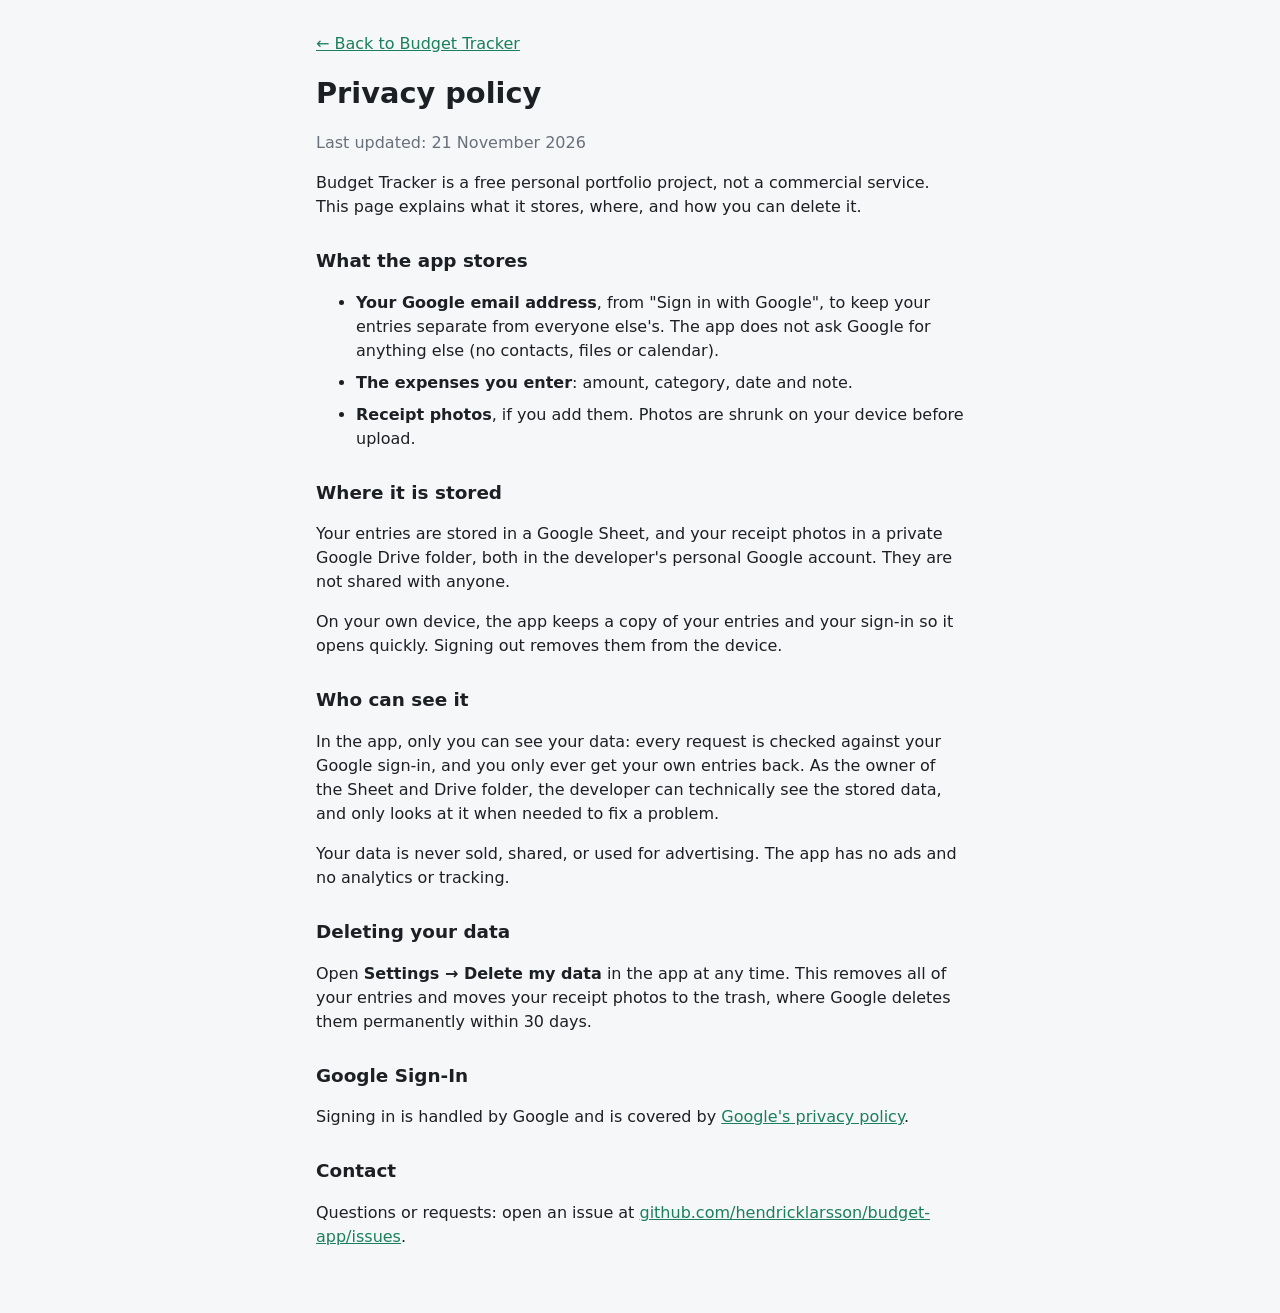
==== privacy.html @ a55d398c "Make the app installable and add a privacy policy Adds manifest.json, app icons (including maskable " ====
<!doctype html>
<html lang="en">
<head>
  <meta charset="utf-8">
  <meta name="viewport" content="width=device-width, initial-scale=1">
  <title>Privacy policy · Budget Tracker</title>
  <link rel="stylesheet" href="style.css">
  <link rel="icon" href="icons/icon-192.png">
</head>
<body>
  <!-- Google requires a privacy policy link before the sign-in can be
       published to everyone. Keep this page true: update it if the app
       starts collecting anything new. -->
  <main class="page">
    <p><a href="./">← Back to Budget Tracker</a></p>
    <h1>Privacy policy</h1>
    <p class="muted">Last updated: 21 November 2026</p>

    <p>
      Budget Tracker is a free personal portfolio project, not a commercial
      service. This page explains what it stores, where, and how you can
      delete it.
    </p>

    <h2>What the app stores</h2>
    <ul>
      <li><strong>Your Google email address</strong>, from "Sign in with Google", to keep your entries separate from everyone else's. The app does not ask Google for anything else (no contacts, files or calendar).</li>
      <li><strong>The expenses you enter</strong>: amount, category, date and note.</li>
      <li><strong>Receipt photos</strong>, if you add them. Photos are shrunk on your device before upload.</li>
    </ul>

    <h2>Where it is stored</h2>
    <p>
      Your entries are stored in a Google Sheet, and your receipt photos in a
      private Google Drive folder, both in the developer's personal Google
      account. They are not shared with anyone.
    </p>
    <p>
      On your own device, the app keeps a copy of your entries and your
      sign-in so it opens quickly. Signing out removes them from the device.
    </p>

    <h2>Who can see it</h2>
    <p>
      In the app, only you can see your data: every request is checked
      against your Google sign-in, and you only ever get your own entries
      back. As the owner of the Sheet and Drive folder, the developer can
      technically see the stored data, and only looks at it when needed to
      fix a problem.
    </p>
    <p>
      Your data is never sold, shared, or used for advertising. The app has
      no ads and no analytics or tracking.
    </p>

    <h2>Deleting your data</h2>
    <p>
      Open <strong>Settings → Delete my data</strong> in the app at any time.
      This removes all of your entries and moves your receipt photos to the
      trash, where Google deletes them permanently within 30 days.
    </p>

    <h2>Google Sign-In</h2>
    <p>
      Signing in is handled by Google and is covered by
      <a href="https://policies.google.com/privacy" rel="noopener">Google's privacy policy</a>.
    </p>

    <h2>Contact</h2>
    <p>
      Questions or requests: open an issue at
      <a href="https://github.com/hendricklarsson/budget-app/issues" rel="noopener">github.com/hendricklarsson/budget-app/issues</a>.
    </p>
  </main>
</body>
</html>
---- style.css ----
/* style.css — the look of the app.
   Colours are defined once as variables, then swapped for dark mode. */

:root {
  --bg: #f6f7f9;
  --card: #ffffff;
  --text: #1c1f23;
  --muted: #69707a;
  --line: #e3e6ea;
  --accent: #1a7f5a;
  --accent-text: #ffffff;
  --danger: #c0392b;
  --warning: #9a6700;
  --radius: 12px;
  --tabbar-height: 60px;
}

@media (prefers-color-scheme: dark) {
  :root {
    --bg: #15171a;
    --card: #1f2226;
    --text: #eceef1;
    --muted: #9aa1ab;
    --line: #30343a;
    --accent: #4cc596;
    --accent-text: #0d2a1f;
    --danger: #ff7b6e;
    --warning: #e3b341;
  }
}

* { box-sizing: border-box; }

body {
  margin: 0;
  background: var(--bg);
  color: var(--text);
  font: 16px/1.5 system-ui, -apple-system, "Segoe UI", Roboto, sans-serif;
}

/* The HTML "hidden" attribute must win over any display rule. */
[hidden] { display: none !important; }

h1 { margin: 48px 0 4px; font-size: 1.8rem; }
h2 { margin: 0 0 16px; font-size: 1.3rem; }
.muted, .tagline { color: var(--muted); }

/* ---------- Sign-in ---------- */

.signin { max-width: 560px; margin: 0 auto; padding: 16px; }
.google-button { margin: 24px 0; min-height: 44px; }
.privacy { font-size: 0.85rem; color: var(--muted); }

/* ---------- Layout ---------- */

/* One centred column; bottom padding keeps content clear of the tab bar. */
.content {
  max-width: 560px;
  margin: 0 auto;
  padding: 20px 16px calc(var(--tabbar-height) + 32px + env(safe-area-inset-bottom));
}

.card {
  background: var(--card);
  border: 1px solid var(--line);
  border-radius: var(--radius);
  padding: 14px 16px;
  margin-bottom: 16px;
}

.message {
  padding: 10px 12px;
  border-radius: var(--radius);
  background: var(--card);
  border: 1px solid var(--line);
}
.message.error { border-color: var(--danger); color: var(--danger); }

.section-head {
  display: flex;
  justify-content: space-between;
  align-items: baseline;
}

/* ---------- Buttons ---------- */

button { font: inherit; cursor: pointer; }
button:disabled { cursor: default; opacity: 0.4; }

.primary-button, .secondary-button {
  width: 100%;
  min-height: 48px;
  border-radius: var(--radius);
  font-weight: 600;
}
.primary-button { background: var(--accent); color: var(--accent-text); border: none; }
.secondary-button { background: var(--card); color: var(--text); border: 1px solid var(--line); }

.link-button, .small-button {
  background: none;
  border: none;
  color: var(--accent);
  padding: 8px 4px;
}
.small-button { font-size: 0.85rem; padding: 4px 6px; }
.small-button.danger { color: var(--danger); }

.icon-button {
  width: 44px;
  height: 44px;
  border-radius: 50%;
  border: 1px solid var(--line);
  background: var(--card);
  color: var(--text);
  font-size: 1.4rem;
  line-height: 1;
}

/* ---------- Add form ---------- */

.form { display: flex; flex-direction: column; }
.form label { font-weight: 600; margin: 14px 0 6px; font-size: 0.95rem; }
.form label:first-child { margin-top: 0; }
.form input, .form select {
  width: 100%;
  min-height: 48px;
  padding: 10px 12px;
  border: 1px solid var(--line);
  border-radius: var(--radius);
  background: var(--card);
  color: var(--text);
  font: inherit;
}
.form #amount { font-size: 1.5rem; font-weight: 600; }
.form input:focus, .form select:focus { outline: 2px solid var(--accent); outline-offset: 1px; }
.form .primary-button { margin-top: 24px; }
.field-error { color: var(--danger); margin: 12px 0 0; }

/* ---------- History ---------- */

.day-heading {
  font-size: 0.85rem;
  font-weight: 600;
  color: var(--muted);
  margin: 20px 0 8px;
}
.day-heading:first-child { margin-top: 0; }

.expense-list { list-style: none; margin: 0; padding: 0; }
.expense {
  display: flex;
  justify-content: space-between;
  gap: 12px;
  padding: 12px 14px;
  margin-bottom: 8px;
  background: var(--card);
  border: 1px solid var(--line);
  border-radius: var(--radius);
}
.expense.is-saving { opacity: 0.7; }
.expense.is-failed { border-color: var(--danger); }
.expense-main { min-width: 0; }
.expense-category { font-weight: 600; }
.expense-meta { color: var(--muted); font-size: 0.85rem; overflow-wrap: anywhere; }
.expense-meta.saving { color: var(--warning); }
.expense-meta.failed { color: var(--danger); }
.expense-side { text-align: right; flex-shrink: 0; }
.expense-amount { font-weight: 600; white-space: nowrap; font-variant-numeric: tabular-nums; }

/* ---------- Summary ---------- */

.month-picker {
  display: flex;
  align-items: center;
  justify-content: space-between;
  margin-bottom: 16px;
}
.month-label { font-weight: 600; font-size: 1.1rem; }
.total-amount { font-size: 2rem; font-weight: 700; font-variant-numeric: tabular-nums; }

.category-totals { list-style: none; margin: 0; padding: 0; }
.category-totals li {
  display: flex;
  justify-content: space-between;
  gap: 12px;
  padding: 12px 4px;
  border-bottom: 1px solid var(--line);
}
.category-totals .amount { font-variant-numeric: tabular-nums; white-space: nowrap; }
.category-totals .percent { color: var(--muted); margin-left: 8px; font-size: 0.85rem; }

/* ---------- Settings ---------- */

.user-email { overflow-wrap: anywhere; }

/* ---------- Tab bar ---------- */

.tabbar {
  position: fixed;
  left: 0;
  right: 0;
  bottom: 0;
  display: flex;
  background: var(--card);
  border-top: 1px solid var(--line);
  padding-bottom: env(safe-area-inset-bottom); /* iPhone home bar */
}
.tabbar button {
  flex: 1;
  height: var(--tabbar-height);
  background: none;
  border: none;
  color: var(--muted);
  font-size: 0.9rem;
  font-weight: 600;
}
.tabbar button[aria-current="page"] {
  color: var(--accent);
  box-shadow: inset 0 3px 0 var(--accent);
}

/* ---------- Toast ---------- */

.toast {
  position: fixed;
  left: 50%;
  transform: translateX(-50%);
  bottom: calc(var(--tabbar-height) + 16px + env(safe-area-inset-bottom));
  max-width: calc(100% - 32px);
  padding: 10px 16px;
  border-radius: var(--radius);
  background: var(--text);
  color: var(--bg);
  font-size: 0.95rem;
  box-shadow: 0 4px 16px rgba(0, 0, 0, 0.2);
}
.toast.error { background: var(--danger); color: #fff; }

/* ---------- Receipts ---------- */

.form input[type="file"] { padding: 10px; font-size: 0.9rem; }
.receipt-preview {
  display: flex;
  align-items: center;
  gap: 12px;
  margin-top: 10px;
}
.receipt-preview img {
  width: 72px;
  height: 72px;
  object-fit: cover;
  border-radius: 8px;
  border: 1px solid var(--line);
}
.receipt-image {
  display: block;
  max-width: 100%;
  max-height: 70vh;
  margin: 0 auto 16px;
  border-radius: 8px;
}

/* ---------- Dialogs (pop-ups) ---------- */

.dialog {
  width: min(480px, calc(100% - 32px));
  max-height: calc(100% - 32px);
  padding: 20px;
  border: 1px solid var(--line);
  border-radius: var(--radius);
  background: var(--card);
  color: var(--text);
}
.dialog::backdrop { background: rgba(0, 0, 0, 0.5); }
.dialog h2 { margin-bottom: 8px; }
.dialog-buttons { display: flex; gap: 12px; margin-top: 20px; }

/* ---------- Danger zone ---------- */

.danger-zone { margin-top: 32px; }
.danger-zone h3 { margin: 0 0 4px; font-size: 1rem; }
.danger-zone p { margin: 0 0 14px; font-size: 0.9rem; }
.danger-button {
  width: 100%;
  min-height: 48px;
  border-radius: var(--radius);
  font-weight: 600;
  background: var(--danger);
  color: #fff;
  border: none;
}

/* ---------- Links and the privacy page ---------- */

a { color: var(--accent); }
.small { font-size: 0.85rem; }
.page { max-width: 680px; margin: 0 auto; padding: 16px 16px 48px; }
.page h1 { margin-top: 16px; }
.page h2 { margin: 28px 0 8px; font-size: 1.15rem; }
.page li { margin-bottom: 8px; }
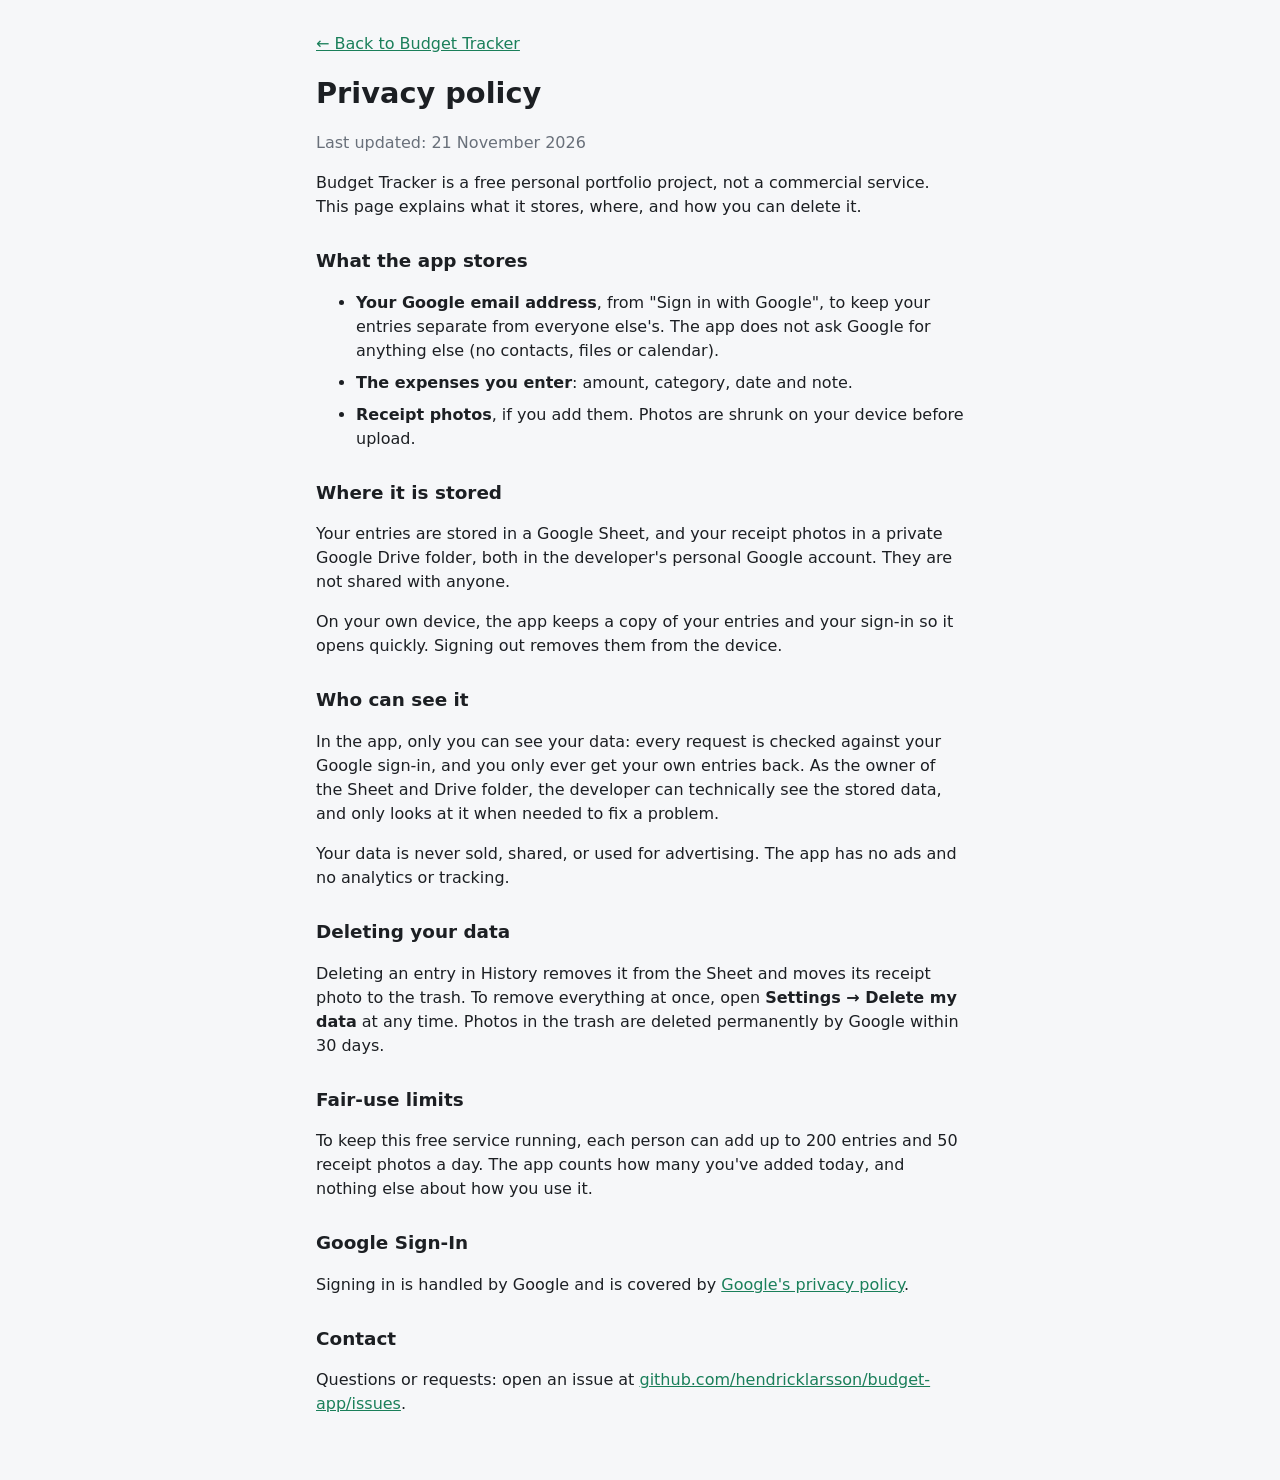
==== commit 570f7c39: "Update privacy policy for real deletes and daily limits" ====
--- a/privacy.html
+++ b/privacy.html
@@ -55,9 +55,17 @@
 
     <h2>Deleting your data</h2>
     <p>
-      Open <strong>Settings → Delete my data</strong> in the app at any time.
-      This removes all of your entries and moves your receipt photos to the
-      trash, where Google deletes them permanently within 30 days.
+      Deleting an entry in History removes it from the Sheet and moves its
+      receipt photo to the trash. To remove everything at once, open
+      <strong>Settings → Delete my data</strong> at any time. Photos in the
+      trash are deleted permanently by Google within 30 days.
+    </p>
+
+    <h2>Fair-use limits</h2>
+    <p>
+      To keep this free service running, each person can add up to 200
+      entries and 50 receipt photos a day. The app counts how many you've
+      added today, and nothing else about how you use it.
     </p>
 
     <h2>Google Sign-In</h2>
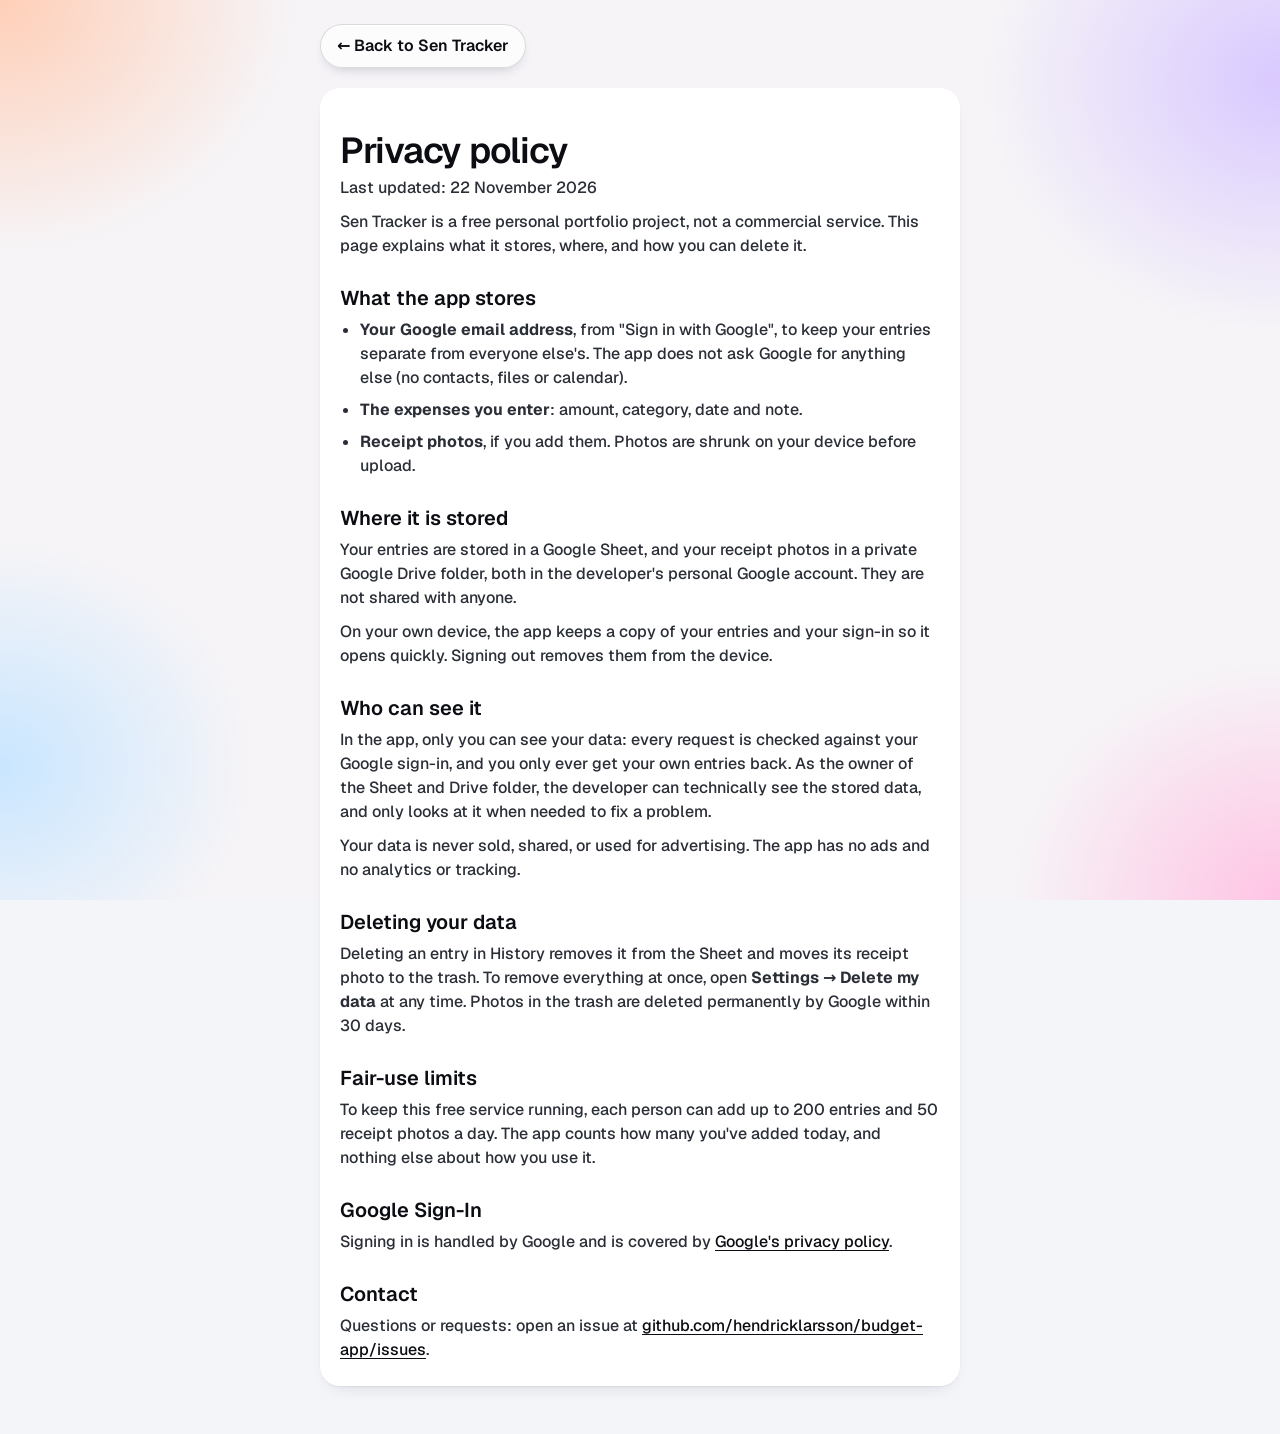
==== commit 5981bf53: "Redesign the app as Sen Tracker Applies the Sen Tracker design system: Geist font, mesh backgrounds," ====
--- a/privacy.html
+++ b/privacy.html
@@ -3,21 +3,23 @@
 <head>
   <meta charset="utf-8">
   <meta name="viewport" content="width=device-width, initial-scale=1">
-  <title>Privacy policy · Budget Tracker</title>
+  <title>Privacy policy · Sen Tracker</title>
   <link rel="stylesheet" href="style.css">
   <link rel="icon" href="icons/icon-192.png">
 </head>
-<body>
+<body data-mesh="bloom">
+  <div class="mesh" aria-hidden="true"></div>
   <!-- Google requires a privacy policy link before the sign-in can be
        published to everyone. Keep this page true: update it if the app
        starts collecting anything new. -->
   <main class="page">
-    <p><a href="./">← Back to Budget Tracker</a></p>
+    <p><a class="btn btn-secondary btn-small" href="./">← Back to Sen Tracker</a></p>
+    <div class="panel" style="margin-top:20px">
     <h1>Privacy policy</h1>
-    <p class="muted">Last updated: 21 November 2026</p>
+    <p class="muted">Last updated: 22 November 2026</p>
 
     <p>
-      Budget Tracker is a free personal portfolio project, not a commercial
+      Sen Tracker is a free personal portfolio project, not a commercial
       service. This page explains what it stores, where, and how you can
       delete it.
     </p>
@@ -79,6 +81,7 @@
       Questions or requests: open an issue at
       <a href="https://github.com/hendricklarsson/budget-app/issues" rel="noopener">github.com/hendricklarsson/budget-app/issues</a>.
     </p>
+    </div>
   </main>
 </body>
 </html>
--- a/style.css
+++ b/style.css
@@ -1,300 +1,1010 @@
-/* style.css — the look of the app.
-   Colours are defined once as variables, then swapped for dark mode. */
+/* style.css — the Sen Tracker look ("Aurora" style, design system v1).
+ *
+ * How it's organised:
+ *   1. Tokens: every colour, size and shadow from the design system, as
+ *      variables. Change a value here and it changes everywhere.
+ *   2. Base: font, page, mesh backgrounds.
+ *   3. Building blocks: headings, glass cards, white panels, buttons, chips,
+ *      inputs, list rows, banners, toast, sheets, navigation.
+ *   4. Screens: Sign In, Overview, Add/Edit, History, Settings, viewer.
+ *
+ * Rules from the design system that shape this file:
+ *   - Text is always solid ink or muted grey, never see-through.
+ *   - Only one raised black (primary) button in view per screen.
+ *   - Touch targets are at least 44 × 44; primary buttons are 60 tall.
+ *   - Category colour is never used alone: it always sits next to a label.
+ *   - Light mode only for now.
+ */
+
+/* ===================================================================
+   1. Tokens
+   =================================================================== */
 
 :root {
-  --bg: #f6f7f9;
-  --card: #ffffff;
-  --text: #1c1f23;
-  --muted: #69707a;
-  --line: #e3e6ea;
-  --accent: #1a7f5a;
-  --accent-text: #ffffff;
-  --danger: #c0392b;
-  --warning: #9a6700;
-  --radius: 12px;
-  --tabbar-height: 60px;
-}
-
-@media (prefers-color-scheme: dark) {
-  :root {
-    --bg: #15171a;
-    --card: #1f2226;
-    --text: #eceef1;
-    --muted: #9aa1ab;
-    --line: #30343a;
-    --accent: #4cc596;
-    --accent-text: #0d2a1f;
-    --danger: #ff7b6e;
-    --warning: #e3b341;
-  }
+  color-scheme: light;
+
+  /* Core colours (contrast against white in brackets) */
+  --ink: #0b0d12;          /* 19.6:1 — text, primary */
+  --muted: #565b66;        /* 6.6:1 — second heading line */
+  --muted-2: #4b505b;      /* 7.9:1 — captions */
+  --faint: #8a8f99;        /* 3.3:1 — input borders, disabled (not for text) */
+  --slate: #3d4a7a;        /* second heading line on the Sky mesh */
+  --line: #eef0f3;         /* dividers inside panels */
+  --base: #f4f5f8;         /* under every mesh */
+  --panel: #ffffff;        /* lists, amounts, inputs */
+
+  /* Status */
+  --danger: #b42318;
+  --danger-surface: #ffecea;
+  --danger-border: #f2b8b2;
+  --warning-surface: #fff4d6;
+  --warning-ink: #5c3d00;
+  --warning-border: #e8c97a;
+  --success: #1f6b35;
+  --lime: #c4ef3e;         /* only on dark backgrounds */
+
+  /* Categories: for icons, dots and chart fills, always beside a label.
+     The "tile" colour is the category at 10% on white. */
+  --food: #d9541e;          --food-tile: #fbeee9;
+  --transport: #2b8a46;     --transport-tile: #eaf3ec;
+  --bills: #6247d8;         --bills-tile: #efedfb;
+  --shopping: #cf3784;      --shopping-tile: #faebf3;
+  --health: #0b8698;        --health-tile: #e7f3f5;
+  --entertainment: #9c6f00; --entertainment-tile: #f5f1e6;
+  --other: #5d6472;         --other-tile: #eff0f1;
+
+  /* Radius */
+  --r-check: 9px;
+  --r-inner: 14px;   /* icon tiles */
+  --r-input: 16px;
+  --r-panel: 20px;   /* white panels */
+  --r-panel-l: 24px; /* amount panel, tiles */
+  --r-card: 28px;    /* glass cards */
+  --r-card-l: 30px;  /* hero stack */
+  --r-nav: 34px;
+  --r-sheet: 36px;   /* dialogs */
+  --r-pill: 999px;
+
+  /* Surfaces */
+  --glass-bg: rgba(255, 255, 255, 0.55);
+  --glass-blur: blur(22px) saturate(160%);
+  --glass-border: 1px solid rgba(255, 255, 255, 0.85);
+  --glass-shadow: inset 0 1px 0 rgba(255, 255, 255, 0.9), 0 16px 36px -18px rgba(20, 24, 60, 0.35);
+  --panel-shadow: 0 1px 2px rgba(20, 24, 60, 0.06), 0 8px 20px -12px rgba(20, 24, 60, 0.2);
+  --pill-bg: rgba(255, 255, 255, 0.72);
+  --pill-border: 1px solid rgba(11, 13, 18, 0.14);
+  --pill-shadow: inset 0 1px 0 #fff, 0 6px 14px -8px rgba(20, 24, 60, 0.3);
+
+  /* Buttons */
+  --primary-bg: linear-gradient(180deg, #2b2e37 0%, #0b0d12 65%);
+  --primary-shadow: inset 0 1px 0 rgba(255, 255, 255, 0.22), 0 14px 26px -10px rgba(11, 13, 18, 0.55);
+  --danger-bg: linear-gradient(180deg, #d2393c 0%, #a51f17 70%);
+  --danger-shadow: inset 0 1px 0 rgba(255, 255, 255, 0.25), 0 14px 26px -10px rgba(165, 31, 23, 0.55);
+
+  /* Layout */
+  --side: 20px;       /* headings */
+  --card-side: 14px;  /* cards are wider than the text above them */
+  --nav-height: 68px;
+  --nav-space: calc(var(--nav-height) + 40px + env(safe-area-inset-bottom));
+  --max-width: 440px;
+
+  /* Mesh backgrounds: soft radial gradients over a pale base.
+     Text never sits on the bright parts; it goes on glass or a panel. */
+  --mesh-sunrise:
+    radial-gradient(70% 45% at 100% 30%, #fff27a 0, transparent 70%),
+    radial-gradient(70% 45% at 0% 60%, #ff9ad8 0, transparent 70%),
+    radial-gradient(60% 40% at 100% 78%, #ffb36b 0, transparent 70%),
+    radial-gradient(80% 35% at 50% 100%, #d8f56a 0, transparent 70%),
+    radial-gradient(40% 25% at 35% 45%, #ffffff 0, transparent 70%),
+    #fbfaf7;
+  --mesh-sky:
+    radial-gradient(480px 380px at 10% -40px, #8cc2ff 0, transparent 70%),
+    radial-gradient(420px 360px at 100% 40px, #bdb2ff 0, transparent 70%),
+    radial-gradient(380px 320px at 100% 70%, #ffd3ea 0, transparent 70%),
+    radial-gradient(400px 340px at 0% 100%, #dff7b8 0, transparent 70%),
+    #f4f5f8;
+  --mesh-bloom:
+    radial-gradient(420px 360px at 0% 0%, #ffcfb8 0, transparent 70%),
+    radial-gradient(420px 360px at 100% 80px, #d9c9ff 0, transparent 70%),
+    radial-gradient(380px 340px at 100% 100%, #ffc4e4 0, transparent 70%),
+    radial-gradient(360px 320px at 0% 85%, #c9e6ff 0, transparent 70%),
+    #f6f4f7;
+  --mesh-lime:
+    radial-gradient(420px 340px at 100% 0%, #e3f78f 0, transparent 70%),
+    radial-gradient(400px 340px at 0% 60px, #a9d4ff 0, transparent 70%),
+    radial-gradient(380px 340px at 100% 80%, #ffd6c2 0, transparent 70%),
+    radial-gradient(360px 300px at 0% 100%, #e2d6ff 0, transparent 70%),
+    #f4f5f7;
+  --mesh-night:
+    radial-gradient(420px 360px at 0% 0%, #1f2f9e 0, transparent 70%),
+    radial-gradient(420px 360px at 100% 100%, #5a2a8e 0, transparent 70%),
+    #070a1a;
+  --mesh-icon:
+    radial-gradient(70% 70% at 100% 0%, #fff27a 0, transparent 70%),
+    radial-gradient(80% 80% at 0% 60%, #ff8fd8 0, transparent 70%),
+    radial-gradient(70% 70% at 100% 100%, #ffb36b 0, transparent 70%),
+    radial-gradient(60% 50% at 30% 100%, #d8f56a 0, transparent 70%),
+    #fff6ea;
+  --sheet-bg:
+    radial-gradient(300px 180px at 0% 0%, rgba(191, 227, 255, 0.9) 0, transparent 70%),
+    radial-gradient(300px 180px at 100% 0%, rgba(255, 208, 232, 0.85) 0, transparent 70%),
+    rgba(255, 255, 255, 0.84);
+}
+
+/* ===================================================================
+   2. Base
+   =================================================================== */
+
+/* Geist, stored in the app so it works offline. Licence: fonts/OFL.txt */
+@font-face {
+  font-family: "Geist";
+  font-style: normal;
+  font-weight: 400 700;
+  font-display: swap;
+  src: url("fonts/Geist-latin.woff2") format("woff2");
+  unicode-range: U+0000-00FF, U+0131, U+0152-0153, U+02BB-02BC, U+02C6, U+02DA, U+02DC, U+0304, U+0308, U+0329, U+2000-206F, U+20AC, U+2122, U+2191, U+2193, U+2212, U+2215, U+FEFF, U+FFFD;
+}
+@font-face {
+  font-family: "Geist";
+  font-style: normal;
+  font-weight: 400 700;
+  font-display: swap;
+  src: url("fonts/Geist-latin-ext.woff2") format("woff2");
+  unicode-range: U+0100-02BA, U+02BD-02C5, U+02C7-02CC, U+02CE-02D7, U+02DD-02FF, U+1D00-1DBF, U+1E00-1E9F, U+1EF2-1EFF, U+2020, U+20A0-20AB, U+20AD-20C4, U+2113, U+2C60-2C7F, U+A720-A7FF;
 }
 
 * { box-sizing: border-box; }
+
+html { -webkit-text-size-adjust: 100%; }
 
 body {
   margin: 0;
-  background: var(--bg);
-  color: var(--text);
-  font: 16px/1.5 system-ui, -apple-system, "Segoe UI", Roboto, sans-serif;
+  min-height: 100vh;
+  min-height: 100dvh;
+  background: var(--base);
+  color: var(--ink);
+  font: 500 16px/24px "Geist", system-ui, -apple-system, "Segoe UI", Roboto, sans-serif;
+  -webkit-font-smoothing: antialiased;
 }
 
 /* The HTML "hidden" attribute must win over any display rule. */
 [hidden] { display: none !important; }
 
-h1 { margin: 48px 0 4px; font-size: 1.8rem; }
-h2 { margin: 0 0 16px; font-size: 1.3rem; }
-.muted, .tagline { color: var(--muted); }
-
-/* ---------- Sign-in ---------- */
-
-.signin { max-width: 560px; margin: 0 auto; padding: 16px; }
-.google-button { margin: 24px 0; min-height: 44px; }
-.privacy { font-size: 0.85rem; color: var(--muted); }
-
-/* ---------- Layout ---------- */
-
-/* One centred column; bottom padding keeps content clear of the tab bar. */
-.content {
-  max-width: 560px;
-  margin: 0 auto;
-  padding: 20px 16px calc(var(--tabbar-height) + 32px + env(safe-area-inset-bottom));
-}
-
+h1, h2, h3, p { margin: 0; }
+a { color: var(--ink); text-underline-offset: 3px; }
+button, input, select { font: inherit; color: inherit; }
+button { cursor: pointer; }
+img { max-width: 100%; }
+
+/* Amounts line up in columns: every digit is the same width. */
+.amount, .tabular { font-variant-numeric: tabular-nums; }
+
+/* Visible keyboard focus everywhere: 3px ink outline, 3px offset. */
+:focus-visible { outline: 3px solid var(--ink); outline-offset: 3px; }
+
+/* Hidden from the eye, still read by screen readers. */
+.visually-hidden {
+  position: absolute !important;
+  width: 1px; height: 1px;
+  overflow: hidden;
+  clip: rect(0 0 0 0);
+  white-space: nowrap;
+}
+
+/* The mesh: a fixed layer behind everything. body[data-mesh] picks which. */
+.mesh {
+  position: fixed;
+  inset: 0;
+  z-index: -1;
+  background: var(--mesh-sky);
+}
+body[data-mesh="sunrise"] .mesh { background: var(--mesh-sunrise); }
+body[data-mesh="sky"] .mesh { background: var(--mesh-sky); }
+body[data-mesh="bloom"] .mesh { background: var(--mesh-bloom); }
+body[data-mesh="lime"] .mesh { background: var(--mesh-lime); }
+
+/* Respect "reduce motion": no transitions at all. */
+@media (prefers-reduced-motion: reduce) {
+  * { transition: none !important; animation: none !important; }
+}
+
+/* ===================================================================
+   3. Building blocks
+   =================================================================== */
+
+/* ---------- Headings: two lines, ink then muted ---------- */
+
+.title {
+  font-size: 36px;
+  line-height: 38px;
+  font-weight: 600;
+  letter-spacing: -0.035em;
+}
+.title .sub { display: block; color: var(--muted); }
+body[data-mesh="sky"] .title .sub { color: var(--slate); }
+.sheet-title { font-size: 32px; line-height: 34px; font-weight: 600; letter-spacing: -0.035em; }
+.sheet-title .sub { display: block; color: var(--muted); }
+.section-title { font-size: 20px; line-height: 24px; font-weight: 600; letter-spacing: -0.02em; }
+.caption { font-size: 15px; line-height: 21px; color: var(--muted-2); }
+.small { font-size: 14px; line-height: 20px; }
+.muted { color: var(--muted); }
+
+/* Screen header: title on the left, an optional pill button on the right. */
+.screen-head {
+  display: flex;
+  justify-content: space-between;
+  align-items: flex-start;
+  gap: 12px;
+  padding: 24px var(--side) 24px;
+}
+.screen-head .head-button { flex: none; margin-top: 4px; }
+
+/* ---------- Glass card with a white panel inside ---------- */
+
+.glass {
+  background: var(--glass-bg);
+  -webkit-backdrop-filter: var(--glass-blur);
+  backdrop-filter: var(--glass-blur);
+  border: var(--glass-border);
+  box-shadow: var(--glass-shadow);
+  border-radius: var(--r-card);
+}
 .card {
-  background: var(--card);
-  border: 1px solid var(--line);
-  border-radius: var(--radius);
-  padding: 14px 16px;
-  margin-bottom: 16px;
-}
-
-.message {
-  padding: 10px 12px;
-  border-radius: var(--radius);
-  background: var(--card);
-  border: 1px solid var(--line);
-}
-.message.error { border-color: var(--danger); color: var(--danger); }
-
-.section-head {
+  margin: 0 var(--card-side) 16px;
+  padding: 6px;            /* the "6px glass inset" around the white panel */
+}
+.panel {
+  background: var(--panel);
+  border-radius: var(--r-panel);
+  box-shadow: var(--panel-shadow);
+  overflow: hidden;
+}
+.panel-pad { padding: 16px; }
+
+/* Without backdrop-filter, glass becomes plain white at 55%; text still passes. */
+@supports not ((backdrop-filter: blur(1px)) or (-webkit-backdrop-filter: blur(1px))) {
+  .glass { background: rgba(255, 255, 255, 0.8); }
+}
+
+/* ---------- Buttons ---------- */
+
+.btn {
+  display: inline-flex;
+  align-items: center;
+  justify-content: center;
+  gap: 10px;
+  height: 60px;
+  padding: 0 24px;
+  border-radius: 30px;
+  border: none;
+  font-size: 18px;
+  line-height: 22px;
+  font-weight: 600;
+  text-decoration: none;
+  white-space: nowrap;
+  transition: transform 0.1s;
+}
+.btn:active:not(:disabled) { transform: scale(0.97); }
+.btn-block { width: 100%; }
+
+/* Primary: the one raised black button per screen. */
+.btn-primary { background: var(--primary-bg); color: #fff; box-shadow: var(--primary-shadow); }
+/* Secondary: a glass pill. */
+.btn-secondary {
+  background: var(--pill-bg);
+  -webkit-backdrop-filter: blur(12px);
+  backdrop-filter: blur(12px);
+  border: var(--pill-border);
+  box-shadow: var(--pill-shadow);
+  color: var(--ink);
+}
+/* Destructive: red primary only after a confirmation step; red-text glass otherwise. */
+.btn-danger { background: var(--danger-bg); color: #fff; box-shadow: var(--danger-shadow); }
+.btn-secondary.is-danger { color: var(--danger); }
+/* Disabled: dashed, so it never looks pressable. The label says why. */
+.btn:disabled {
+  background: rgba(255, 255, 255, 0.45);
+  border: 1px dashed var(--faint);
+  color: #5f636c;
+  box-shadow: none;
+  cursor: default;
+}
+/* Sizes */
+.btn-small { height: 44px; padding: 0 16px; border-radius: 22px; font-size: 16px; gap: 8px; }
+.btn-medium { height: 52px; padding: 0 22px; border-radius: 26px; font-size: 17px; }
+.btn-icon { width: 48px; height: 48px; padding: 0; border-radius: 50%; }
+.btn-small.btn-icon { width: 44px; height: 44px; }
+
+.link-button {
+  background: none;
+  border: none;
+  padding: 10px 4px;
+  min-height: 44px;
+  font-weight: 600;
+  text-decoration: underline;
+  text-underline-offset: 3px;
+}
+
+/* SVG icons: stroked lines in the current text colour. */
+.icon { flex: none; fill: none; stroke: currentColor; stroke-linecap: round; stroke-linejoin: round; }
+
+/* ---------- Category chips (a radio group) ---------- */
+
+.chips { display: flex; flex-wrap: wrap; gap: 8px; }
+.chip {
+  height: 46px;
+  padding: 0 16px 0 12px;
+  border-radius: 23px;
+  display: inline-flex;
+  align-items: center;
+  gap: 8px;
+  font-size: 16px;
+  font-weight: 600;
+  background: var(--pill-bg);
+  border: var(--pill-border);
+  box-shadow: var(--pill-shadow);
+  -webkit-backdrop-filter: blur(12px);
+  backdrop-filter: blur(12px);
+  color: var(--ink);
+}
+.chip .icon { color: var(--cat); }
+.chip[aria-checked="true"] {
+  background: var(--primary-bg);
+  border-color: transparent;
+  color: #fff;
+  box-shadow: var(--primary-shadow);
+}
+.chip[aria-checked="true"] .icon { color: #fff; }
+
+/* ---------- Inputs ---------- */
+
+.field-label {
   display: flex;
   justify-content: space-between;
   align-items: baseline;
-}
-
-/* ---------- Buttons ---------- */
-
-button { font: inherit; cursor: pointer; }
-button:disabled { cursor: default; opacity: 0.4; }
-
-.primary-button, .secondary-button {
+  font-size: 17px;
+  line-height: 22px;
+  font-weight: 600;
+  margin: 0 0 8px;
+}
+.field-label .count { font-size: 15px; font-weight: 500; color: var(--muted-2); }
+.text-input {
   width: 100%;
-  min-height: 48px;
-  border-radius: var(--radius);
-  font-weight: 600;
-}
-.primary-button { background: var(--accent); color: var(--accent-text); border: none; }
-.secondary-button { background: var(--card); color: var(--text); border: 1px solid var(--line); }
-
-.link-button, .small-button {
+  height: 54px;
+  padding: 0 16px;
+  border-radius: var(--r-input);
+  border: 1.5px solid var(--faint);
+  background: var(--panel);
+  font-size: 16px;
+}
+.text-input:focus { outline: none; border: 2px solid var(--ink); padding: 0 15.5px; }
+
+/* The big amount field: "RM" then the number. */
+.amount-panel {
+  display: flex;
+  align-items: baseline;
+  gap: 8px;
+  padding: 14px 18px;
+  border-radius: var(--r-panel-l);
+  background: var(--panel);
+  box-shadow: var(--panel-shadow);
+}
+.amount-panel:focus-within { outline: 2px solid var(--ink); outline-offset: -2px; }
+.amount-panel.is-invalid { outline: 2px solid var(--danger); outline-offset: -2px; }
+.amount-panel .currency { font-size: 24px; font-weight: 600; color: var(--muted); }
+.amount-input {
+  flex: 1;
+  min-width: 0;
+  border: none;
+  background: transparent;
+  padding: 0;
+  font-size: 60px;
+  line-height: 63px;
+  font-weight: 600;
+  letter-spacing: -0.045em;
+  font-variant-numeric: tabular-nums;
+}
+.amount-input:focus { outline: none; }
+.amount-input::placeholder { color: #9a9ea7; }
+.field-error { color: var(--danger); font-size: 16px; font-weight: 600; margin-top: 8px; }
+
+/* Checkbox (History edit mode) */
+.check {
+  flex: none;
+  width: 28px;
+  height: 28px;
+  border-radius: var(--r-check);
+  border: 2px solid var(--faint);
+  background: var(--panel);
+  display: grid;
+  place-items: center;
+  color: #fff;
+}
+.check.is-on { border: none; background: var(--primary-bg); }
+
+/* ---------- List rows (inside a white panel) ---------- */
+
+.rows { list-style: none; margin: 0; padding: 0; }
+.row {
+  display: flex;
+  align-items: flex-start;
+  gap: 12px;
+  min-height: 68px;
+  padding: 12px 16px;
+  border-top: 1px solid var(--line);
+}
+.rows > li:first-child > .row, .rows > .row:first-child { border-top: none; }
+.row-button {
+  width: 100%;
+  text-align: left;
   background: none;
   border: none;
-  color: var(--accent);
-  padding: 8px 4px;
-}
-.small-button { font-size: 0.85rem; padding: 4px 6px; }
-.small-button.danger { color: var(--danger); }
-
-.icon-button {
+  border-top: 1px solid var(--line);
+  border-radius: 0;
+}
+.tile {
+  flex: none;
+  width: 44px;
+  height: 44px;
+  border-radius: var(--r-inner);
+  display: grid;
+  place-items: center;
+  background: var(--tile);
+  color: var(--cat);
+}
+.row-main { flex: 1; min-width: 0; }
+.row-title { font-size: 17px; line-height: 22px; font-weight: 600; }
+.row-note { font-size: 15px; line-height: 21px; color: var(--muted-2); overflow-wrap: anywhere; }
+.row-amount { flex: none; font-size: 18px; line-height: 22px; font-weight: 600; font-variant-numeric: tabular-nums; }
+.row-status { display: flex; align-items: center; gap: 6px; margin-top: 6px; font-size: 15px; font-weight: 600; color: var(--muted-2); }
+.row-status.is-failed { color: var(--danger); }
+.row-actions { display: flex; flex-wrap: wrap; gap: 8px; padding: 0 16px 14px 72px; }
+.tag {
+  display: inline-flex;
+  align-items: center;
+  gap: 6px;
+  margin-top: 6px;
+  padding: 3px 10px;
+  border-radius: var(--r-pill);
+  background: #eef0ff;
+  color: #2e3a8c;
+  font-size: 14px;
+  font-weight: 600;
+}
+
+/* Category colours: set --cat and --tile on any element with data-cat. */
+[data-cat="Food"] { --cat: var(--food); --tile: var(--food-tile); }
+[data-cat="Transport"] { --cat: var(--transport); --tile: var(--transport-tile); }
+[data-cat="Bills"] { --cat: var(--bills); --tile: var(--bills-tile); }
+[data-cat="Shopping"] { --cat: var(--shopping); --tile: var(--shopping-tile); }
+[data-cat="Health"] { --cat: var(--health); --tile: var(--health-tile); }
+[data-cat="Entertainment"] { --cat: var(--entertainment); --tile: var(--entertainment-tile); }
+[data-cat="Other"] { --cat: var(--other); --tile: var(--other-tile); }
+.dot { flex: none; width: 10px; height: 10px; border-radius: 50%; background: var(--cat); }
+
+/* ---------- Banners ---------- */
+
+.banner {
+  display: flex;
+  align-items: center;
+  gap: 12px;
+  padding: 12px 12px 12px 16px;
+  border-radius: var(--r-panel);
+  font-size: 16px;
+  line-height: 22px;
+  font-weight: 600;
+  -webkit-backdrop-filter: blur(12px);
+  backdrop-filter: blur(12px);
+}
+.banner .banner-text { flex: 1; }
+.banner-error { background: rgba(255, 236, 234, 0.88); border: 1px solid var(--danger-border); color: var(--danger); }
+.banner-warning { background: rgba(255, 244, 214, 0.88); border: 1px solid var(--warning-border); color: var(--warning-ink); }
+.banner-info { background: rgba(255, 255, 255, 0.8); border: 1px solid rgba(11, 13, 18, 0.12); color: var(--ink); }
+.screen-banner { margin: 0 var(--card-side) 16px; }
+
+/* ---------- Toast (dark glass, sits 12px above the nav) ---------- */
+
+.toast {
+  position: fixed;
+  left: 50%;
+  transform: translateX(-50%);
+  bottom: calc(var(--nav-height) + 24px + env(safe-area-inset-bottom));
+  width: calc(100% - 24px);
+  max-width: calc(var(--max-width) - 24px);
+  z-index: 20;
+  display: flex;
+  align-items: center;
+  gap: 8px;
+  padding: 8px 8px 8px 18px;
+  border-radius: 28px;
+  background: rgba(14, 16, 28, 0.84);
+  -webkit-backdrop-filter: blur(20px);
+  backdrop-filter: blur(20px);
+  border: 1px solid rgba(255, 255, 255, 0.14);
+  color: #fff;
+  font-size: 16px;
+  line-height: 22px;
+  font-weight: 600;
+  box-shadow: 0 18px 34px -14px rgba(10, 12, 30, 0.6);
+}
+.toast.no-nav { bottom: calc(24px + env(safe-area-inset-bottom)); }
+.toast .toast-icon { color: var(--lime); }
+.toast.is-error .toast-icon { color: #ffb4ab; }
+.toast .toast-text { flex: 1; padding: 10px 0; }
+.toast .toast-button {
+  height: 44px;
+  padding: 0 14px;
+  border-radius: 22px;
+  border: 1px solid rgba(255, 255, 255, 0.28);
+  background: rgba(255, 255, 255, 0.12);
+  color: #fff;
+  font-weight: 600;
+  display: inline-flex;
+  align-items: center;
+  gap: 6px;
+}
+.toast .toast-close {
   width: 44px;
   height: 44px;
   border-radius: 50%;
-  border: 1px solid var(--line);
-  background: var(--card);
-  color: var(--text);
-  font-size: 1.4rem;
-  line-height: 1;
-}
-
-/* ---------- Add form ---------- */
-
-.form { display: flex; flex-direction: column; }
-.form label { font-weight: 600; margin: 14px 0 6px; font-size: 0.95rem; }
-.form label:first-child { margin-top: 0; }
-.form input, .form select {
-  width: 100%;
-  min-height: 48px;
-  padding: 10px 12px;
-  border: 1px solid var(--line);
-  border-radius: var(--radius);
-  background: var(--card);
-  color: var(--text);
-  font: inherit;
-}
-.form #amount { font-size: 1.5rem; font-weight: 600; }
-.form input:focus, .form select:focus { outline: 2px solid var(--accent); outline-offset: 1px; }
-.form .primary-button { margin-top: 24px; }
-.field-error { color: var(--danger); margin: 12px 0 0; }
-
-/* ---------- History ---------- */
-
-.day-heading {
-  font-size: 0.85rem;
-  font-weight: 600;
-  color: var(--muted);
-  margin: 20px 0 8px;
-}
-.day-heading:first-child { margin-top: 0; }
-
-.expense-list { list-style: none; margin: 0; padding: 0; }
-.expense {
-  display: flex;
-  justify-content: space-between;
-  gap: 12px;
-  padding: 12px 14px;
-  margin-bottom: 8px;
-  background: var(--card);
-  border: 1px solid var(--line);
-  border-radius: var(--radius);
-}
-.expense.is-saving { opacity: 0.7; }
-.expense.is-failed { border-color: var(--danger); }
-.expense-main { min-width: 0; }
-.expense-category { font-weight: 600; }
-.expense-meta { color: var(--muted); font-size: 0.85rem; overflow-wrap: anywhere; }
-.expense-meta.saving { color: var(--warning); }
-.expense-meta.failed { color: var(--danger); }
-.expense-side { text-align: right; flex-shrink: 0; }
-.expense-amount { font-weight: 600; white-space: nowrap; font-variant-numeric: tabular-nums; }
-
-/* ---------- Summary ---------- */
-
-.month-picker {
-  display: flex;
-  align-items: center;
-  justify-content: space-between;
-  margin-bottom: 16px;
-}
-.month-label { font-weight: 600; font-size: 1.1rem; }
-.total-amount { font-size: 2rem; font-weight: 700; font-variant-numeric: tabular-nums; }
-
-.category-totals { list-style: none; margin: 0; padding: 0; }
-.category-totals li {
-  display: flex;
-  justify-content: space-between;
-  gap: 12px;
-  padding: 12px 4px;
-  border-bottom: 1px solid var(--line);
-}
-.category-totals .amount { font-variant-numeric: tabular-nums; white-space: nowrap; }
-.category-totals .percent { color: var(--muted); margin-left: 8px; font-size: 0.85rem; }
-
-/* ---------- Settings ---------- */
-
-.user-email { overflow-wrap: anywhere; }
-
-/* ---------- Tab bar ---------- */
+  border: none;
+  background: none;
+  color: #fff;
+  display: grid;
+  place-items: center;
+}
+
+/* ---------- Sheets (dialogs) ---------- */
+
+/* A <dialog> opened with showModal(). It sits 12px from the screen edges at
+   the bottom, and the page behind it blurs under a pale scrim. */
+.sheet {
+  width: calc(100% - 24px);
+  max-width: calc(var(--max-width) - 24px);
+  max-height: calc(100% - 24px);
+  margin: auto auto 12px;
+  padding: 26px 20px 20px;
+  border: 1px solid rgba(255, 255, 255, 0.9);
+  border-radius: var(--r-sheet);
+  background: var(--sheet-bg);
+  -webkit-backdrop-filter: blur(28px) saturate(160%);
+  backdrop-filter: blur(28px) saturate(160%);
+  box-shadow: 0 30px 60px -20px rgba(20, 24, 60, 0.45);
+  color: var(--ink);
+  overflow-y: auto;
+}
+.sheet::backdrop {
+  background: rgba(232, 234, 242, 0.5);
+  -webkit-backdrop-filter: blur(10px);
+  backdrop-filter: blur(10px);
+}
+.sheet-body { display: flex; flex-direction: column; gap: 22px; }
+.sheet-head { display: flex; justify-content: space-between; align-items: flex-start; gap: 12px; }
+.sheet-actions { display: flex; flex-direction: column; gap: 12px; }
+.sheet-actions.side-by-side { flex-direction: row; }
+.sheet-actions.side-by-side .btn { flex: 1; }
+.sheet-message { font-size: 16px; line-height: 24px; color: var(--muted-2); }
+
+/* Compare lists in sheets ("Before / Now", entries to delete). */
+.kv { display: flex; justify-content: space-between; gap: 12px; padding: 12px 16px; border-top: 1px solid var(--line); }
+.kv:first-child { border-top: none; }
+.kv .k { color: var(--muted-2); }
+.kv .v { font-weight: 600; text-align: right; font-variant-numeric: tabular-nums; overflow-wrap: anywhere; }
+
+/* ---------- Navigation: three-tab glass pill + separate Add button ---------- */
 
 .tabbar {
   position: fixed;
   left: 0;
   right: 0;
   bottom: 0;
-  display: flex;
-  background: var(--card);
+  z-index: 10;
+  display: flex;
+  gap: 10px;
+  max-width: var(--max-width);
+  margin: 0 auto;
+  padding: 0 12px calc(12px + env(safe-area-inset-bottom));
+}
+.tabs {
+  flex: 1;
+  display: flex;
+  height: var(--nav-height);
+  padding: 6px;
+  border-radius: var(--r-nav);
+}
+.tab {
+  flex: 1;
+  border: none;
+  background: none;
+  border-radius: 28px;
+  display: flex;
+  flex-direction: column;
+  align-items: center;
+  justify-content: center;
+  gap: 2px;
+  font-size: 13px;
+  line-height: 16px;
+  font-weight: 600;
+  color: var(--ink);
+}
+.tab[aria-current="page"] {
+  background: #fff;
+  font-weight: 700;
+  box-shadow: 0 1px 2px rgba(20, 24, 60, 0.08), 0 8px 16px -10px rgba(20, 24, 60, 0.35);
+}
+.add-tab {
+  height: var(--nav-height);
+  padding: 0 22px;
+  border-radius: var(--r-nav);
+  font-size: 17px;
+}
+.add-tab[aria-current="page"] { outline: 3px solid var(--ink); outline-offset: 3px; }
+
+/* The action bar that replaces the tabs in History's edit mode. */
+.selectbar {
+  position: fixed;
+  left: 0;
+  right: 0;
+  bottom: 0;
+  z-index: 10;
+  max-width: var(--max-width);
+  margin: 0 auto;
+  padding: 0 12px calc(12px + env(safe-area-inset-bottom));
+}
+.selectbar .glass { padding: 6px; border-radius: var(--r-sheet); }
+
+/* ---------- Brand mark ("sen" on the Sunrise mesh) ---------- */
+
+.mark {
+  flex: none;
+  width: 30px;
+  height: 30px;
+  border-radius: 9px;
+  background: var(--mesh-icon);
+  box-shadow: inset 0 0 0 1px rgba(11, 13, 18, 0.06), 0 3px 8px -4px rgba(20, 24, 60, 0.3);
+  display: grid;
+  place-items: center;
+  font-size: 11px;
+  font-weight: 700;
+  letter-spacing: -0.055em;
+}
+
+/* ===================================================================
+   4. Screens
+   =================================================================== */
+
+.app {
+  max-width: var(--max-width);
+  margin: 0 auto;
+  min-height: 100vh;
+  padding-top: env(safe-area-inset-top);
+  padding-bottom: var(--nav-space);
+}
+.app.no-nav { padding-bottom: calc(32px + env(safe-area-inset-bottom)); }
+
+/* ---------- Sign In (Sunrise) ---------- */
+
+.signin {
+  max-width: var(--max-width);
+  margin: 0 auto;
+  min-height: 100vh;
+  min-height: 100dvh;
+  display: flex;
+  flex-direction: column;
+  gap: 24px;
+  padding: calc(24px + env(safe-area-inset-top)) var(--side) calc(24px + env(safe-area-inset-bottom));
+}
+.brand { display: flex; align-items: center; gap: 10px; font-size: 18px; font-weight: 600; }
+.display {
+  font-size: 54px;
+  line-height: 53px;
+  font-weight: 600;
+  letter-spacing: -0.05em;
+  margin-top: 16px;
+}
+.display .sub { color: var(--muted); }
+.signin-intro { display: grid; grid-template-columns: 1fr 1.6fr; gap: 16px; font-size: 18px; line-height: 25px; }
+.signin-intro .label { font-size: 15px; line-height: 21px; color: var(--muted-2); }
+.signin-preview { display: grid; grid-template-columns: 1fr 1fr; gap: 10px; }
+.signin-preview .glass { border-radius: 24px; padding: 6px; }
+.preview-label { padding: 10px 12px 8px; font-size: 15px; font-weight: 600; }
+.preview-panel { padding: 12px; border-radius: 18px; }
+.preview-amount { font-size: 24px; line-height: 28px; font-weight: 600; letter-spacing: -0.02em; }
+.preview-bar { height: 4px; border-radius: 2px; background: var(--line); margin: 12px 0 10px; }
+.preview-bar span { display: block; width: 60%; height: 100%; border-radius: 2px; background: var(--ink); }
+.preview-bars { display: flex; align-items: flex-end; gap: 6px; height: 54px; padding: 0 12px; }
+.preview-bars span { width: 26px; border-radius: 6px; }
+.signin-bottom { margin-top: auto; display: flex; flex-direction: column; gap: 16px; }
+.google-button { min-height: 44px; display: flex; justify-content: center; }
+.signin-foot { display: flex; justify-content: space-between; gap: 12px; font-size: 15px; color: var(--muted-2); }
+
+/* ---------- Overview (Sky) ---------- */
+
+.hero-stack { margin: 0 var(--card-side) 20px; }
+.compare {
+  border-radius: 26px 26px 0 0;
+  padding: 14px 20px 40px;
+  display: flex;
+  justify-content: space-between;
+  gap: 12px;
+  font-size: 16px;
+  font-weight: 500;
+}
+.compare .change { display: inline-flex; align-items: center; gap: 4px; font-weight: 600; }
+.hero {
+  position: relative;
+  margin-top: -26px;
+  padding: 22px;
+  border-radius: var(--r-card-l);
+  background: rgba(255, 255, 255, 0.86);
+  -webkit-backdrop-filter: blur(24px);
+  backdrop-filter: blur(24px);
+  border: 1px solid #fff;
+  box-shadow: 0 24px 44px -22px rgba(20, 24, 60, 0.45);
+  display: flex;
+  flex-direction: column;
+  gap: 18px;
+}
+.hero.alone { margin-top: 0; }
+.hero-label { font-size: 16px; font-weight: 500; color: var(--muted-2); }
+.big-amount {
+  display: flex;
+  align-items: baseline;
+  gap: 6px;
+  font-size: 54px;
+  line-height: 54px;
+  font-weight: 600;
+  letter-spacing: -0.045em;
+  font-variant-numeric: tabular-nums;
+  overflow-wrap: anywhere;
+}
+.big-amount .currency { font-size: 24px; letter-spacing: 0; color: var(--ink); }
+.hero-stats { display: grid; grid-template-columns: 1fr 1fr; gap: 12px; }
+.stat-label { font-size: 15px; line-height: 21px; color: var(--muted-2); }
+.stat-value { font-size: 18px; line-height: 24px; font-weight: 600; font-variant-numeric: tabular-nums; }
+.hero-foot { display: flex; justify-content: space-between; align-items: flex-end; gap: 12px; }
+.hero-foot .today { text-align: right; }
+.biggest {
+  margin: -14px 10px 0;
+  border-radius: 0 0 26px 26px;
+  padding: 28px 18px 14px;
+  display: flex;
+  gap: 10px;
+  font-size: 15px;
+  color: var(--muted-2);
+}
+.biggest strong { color: var(--ink); font-weight: 600; }
+
+/* This week strip */
+.week { margin: 0 var(--card-side) 20px; padding: 18px 12px 14px; border-radius: var(--r-card-l); }
+.week-head { display: flex; justify-content: space-between; align-items: baseline; padding: 0 8px 12px; }
+.week-days { display: grid; grid-template-columns: repeat(7, 1fr); gap: 2px; }
+.day {
+  min-height: 132px;   /* tall targets, as the design system asks */
+  border: none;
+  background: none;
+  border-radius: 24px;
+  display: flex;
+  flex-direction: column;
+  align-items: center;
+  justify-content: flex-end;
+  gap: 4px;
+  padding: 8px 0;
+  color: var(--ink);
+}
+.day .bar-area { flex: 1; display: flex; align-items: flex-end; justify-content: center; width: 100%; }
+.day .bar { width: 8px; border-radius: 4px; background: #7b86f8; min-height: 8px; }
+.day .bar.is-zero { width: 8px; height: 8px; min-height: 0; border-radius: 50%; opacity: 0.7; }
+.day .wd { font-size: 14px; line-height: 20px; color: var(--muted-2); }
+.day .n { font-size: 20px; line-height: 24px; font-weight: 600; font-variant-numeric: tabular-nums; }
+.day[aria-pressed="true"] { background: #fff; box-shadow: 0 8px 18px -10px rgba(20, 24, 60, 0.4); }
+.day[aria-pressed="true"] .bar { background: var(--ink); }
+.day[aria-pressed="true"] .wd { color: var(--ink); font-weight: 600; }
+.day:disabled { cursor: default; }
+.day:disabled .wd, .day:disabled .n { color: var(--faint); }
+.day:disabled .bar { background: var(--faint); height: 3px !important; width: 12px; min-height: 0; opacity: 0.6; }
+.week-foot { display: flex; justify-content: space-between; align-items: baseline; padding: 16px 8px 4px; font-size: 16px; }
+.week-foot .amount { font-size: 22px; font-weight: 600; }
+
+/* Where it went */
+.block-title { padding: 8px var(--side) 16px; font-size: 26px; line-height: 30px; font-weight: 600; letter-spacing: -0.03em; }
+.block-title .sub { display: block; color: var(--slate); }
+.tiles { display: grid; grid-template-columns: 1fr 1fr; gap: 10px; margin: 0 var(--card-side) 10px; }
+.cat-tile {
+  min-height: 134px;
+  padding: 16px 18px;
+  border-radius: var(--r-panel-l);
+  border: 2px solid rgba(255, 255, 255, 0.85);
+  display: flex;
+  flex-direction: column;
+  justify-content: space-between;
+  gap: 12px;
+}
+.cat-tile.is-first { grid-row: span 2; }
+.cat-tile .name { font-size: 17px; font-weight: 600; }
+.cat-tile .pct { font-size: 36px; line-height: 38px; font-weight: 600; letter-spacing: -0.035em; font-variant-numeric: tabular-nums; }
+.cat-tile .amt { font-size: 15px; font-weight: 500; font-variant-numeric: tabular-nums; }
+.cat-tile[data-cat="Food"] { background: radial-gradient(120% 80% at 0% 0%, #ffb27a 0, transparent 60%), radial-gradient(100% 90% at 100% 100%, #ff9cc4 0, transparent 60%), radial-gradient(80% 60% at 75% 30%, #ffe08a 0, transparent 70%), #ffd9c4; }
+.cat-tile[data-cat="Bills"] { background: radial-gradient(120% 90% at 0% 100%, #c7b6ff 0, transparent 60%), radial-gradient(100% 90% at 100% 0%, #a9d2ff 0, transparent 65%), #e6e0ff; }
+.cat-tile[data-cat="Transport"] { background: radial-gradient(120% 90% at 100% 100%, #a8ecc0 0, transparent 60%), radial-gradient(100% 90% at 0% 0%, #e4f78f 0, transparent 65%), #dcf5e4; }
+.cat-tile[data-cat="Shopping"] { background: radial-gradient(120% 90% at 0% 0%, #ffb6d9 0, transparent 60%), radial-gradient(100% 90% at 100% 100%, #ffd1a8 0, transparent 65%), #ffe3ef; }
+.cat-tile[data-cat="Health"] { background: radial-gradient(120% 90% at 100% 0%, #9fe3ee 0, transparent 60%), radial-gradient(100% 90% at 0% 100%, #c6f0d4 0, transparent 65%), #ddf4f6; }
+.cat-tile[data-cat="Entertainment"] { background: radial-gradient(120% 90% at 0% 0%, #ffe08a 0, transparent 60%), radial-gradient(100% 90% at 100% 100%, #ffc78a 0, transparent 65%), #fff1cc; }
+.cat-tile[data-cat="Other"] { background: radial-gradient(120% 90% at 0% 0%, #d8dde8 0, transparent 60%), radial-gradient(100% 90% at 100% 100%, #e3dcff 0, transparent 65%), #eceef3; }
+.cat-row { display: flex; align-items: center; gap: 12px; padding: 14px 16px; border-top: 1px solid var(--line); font-size: 17px; font-weight: 500; }
+.cat-row:first-child { border-top: none; }
+.cat-row .name { flex: 1; }
+.cat-row .pct { font-weight: 600; font-variant-numeric: tabular-nums; }
+
+/* Recent */
+.block-head { display: flex; justify-content: space-between; align-items: center; padding: 16px var(--side) 12px; }
+.statement-button { display: flex; margin: 8px var(--card-side) 0; width: calc(100% - 2 * var(--card-side)); }
+
+/* Empty and loading states */
+.empty {
+  min-height: calc(100vh - var(--nav-space) - 140px);
+  display: flex;
+  flex-direction: column;
+  justify-content: flex-end;
+  align-items: center;
+  text-align: center;
+  gap: 16px;
+  padding: 24px var(--side);
+}
+.empty .title { font-size: 40px; line-height: 42px; }
+.empty-icon { width: 120px; height: 120px; border-radius: 60px; display: grid; place-items: center; margin-bottom: 8px; }
+.skeleton { background: rgba(255, 255, 255, 0.6); border-radius: var(--r-panel); }
+.last-updated { padding: 0 var(--side) 12px; font-size: 15px; color: var(--muted-2); }
+
+/* ---------- Add and Edit (Bloom) ---------- */
+
+.form { display: flex; flex-direction: column; gap: 20px; padding: 0 var(--card-side); }
+.form-section { padding: 0 6px; }
+.details { padding: 0; }
+.details-row {
+  display: flex;
+  align-items: center;
+  gap: 12px;
+  min-height: 56px;
+  padding: 0 16px;
   border-top: 1px solid var(--line);
-  padding-bottom: env(safe-area-inset-bottom); /* iPhone home bar */
-}
-.tabbar button {
-  flex: 1;
-  height: var(--tabbar-height);
+  font-size: 17px;
+  font-weight: 600;
+  width: 100%;
+  background: none;
+  border-left: none;
+  border-right: none;
+  border-bottom: none;
+  text-align: left;
+}
+.details-row:first-child { border-top: none; }
+.details-row .grow { flex: 1; }
+.details-open { padding: 4px 16px 16px; display: flex; flex-direction: column; gap: 16px; }
+.photo-row { display: flex; align-items: center; gap: 12px; flex-wrap: wrap; }
+.photo-thumb {
+  width: 64px;
+  height: 64px;
+  border-radius: var(--r-inner);
+  object-fit: cover;
+  border: 1px solid var(--line);
+  background: repeating-linear-gradient(135deg, #eef0f3 0 6px, #f8f9fb 6px 12px);
+}
+.form-head-top { padding: 16px var(--side) 0; }
+
+/* ---------- History (Lime) ---------- */
+
+.month-button {
+  display: inline-flex;
+  align-items: center;
+  gap: 8px;
   background: none;
   border: none;
+  padding: 0;
   color: var(--muted);
-  font-size: 0.9rem;
-  font-weight: 600;
-}
-.tabbar button[aria-current="page"] {
-  color: var(--accent);
-  box-shadow: inset 0 3px 0 var(--accent);
-}
-
-/* ---------- Toast ---------- */
-
-.toast {
-  position: fixed;
-  left: 50%;
-  transform: translateX(-50%);
-  bottom: calc(var(--tabbar-height) + 16px + env(safe-area-inset-bottom));
-  max-width: calc(100% - 32px);
-  padding: 10px 16px;
-  border-radius: var(--radius);
-  background: var(--text);
-  color: var(--bg);
-  font-size: 0.95rem;
-  box-shadow: 0 4px 16px rgba(0, 0, 0, 0.2);
-}
-.toast.error { background: var(--danger); color: #fff; }
-
-/* ---------- Receipts ---------- */
-
-.form input[type="file"] { padding: 10px; font-size: 0.9rem; }
-.receipt-preview {
-  display: flex;
-  align-items: center;
-  gap: 12px;
-  margin-top: 10px;
-}
-.receipt-preview img {
-  width: 72px;
-  height: 72px;
-  object-fit: cover;
-  border-radius: 8px;
-  border: 1px solid var(--line);
-}
-.receipt-image {
-  display: block;
+  font: inherit;
+  letter-spacing: inherit;
+}
+.day-head { display: flex; justify-content: space-between; align-items: baseline; padding: 8px var(--side) 10px; }
+.day-head h2 { font-size: 17px; line-height: 22px; font-weight: 600; }
+.day-head .amount { font-size: 15px; color: var(--muted-2); }
+.select-head { display: flex; justify-content: space-between; padding: 16px var(--card-side) 0; }
+
+/* ---------- Settings (Bloom) ---------- */
+
+.profile { display: flex; align-items: center; gap: 14px; padding: 16px; }
+.avatar {
+  flex: none;
+  width: 52px;
+  height: 52px;
+  border-radius: 50%;
+  background: var(--mesh-icon);
+  display: grid;
+  place-items: center;
+  font-size: 22px;
+  font-weight: 700;
+}
+.profile .name { font-size: 18px; font-weight: 600; }
+.profile .email { font-size: 15px; color: var(--muted-2); overflow-wrap: anywhere; }
+.settings-row {
+  display: flex;
+  align-items: center;
+  gap: 14px;
+  width: 100%;
+  min-height: 60px;
+  padding: 0 16px;
+  border: none;
+  border-top: 1px solid var(--line);
+  background: none;
+  font-size: 17px;
+  font-weight: 600;
+  text-align: left;
+  text-decoration: none;
+  color: var(--ink);
+}
+.settings-row:first-child { border-top: none; }
+.settings-row .grow { flex: 1; }
+.settings-row.is-danger { color: var(--danger); }
+.ready { color: var(--success); font-weight: 600; font-size: 15px; display: inline-flex; align-items: center; gap: 4px; }
+
+/* ---------- Choose period sheet ---------- */
+
+.segmented { display: flex; padding: 4px; border-radius: 22px; background: rgba(11, 13, 18, 0.06); }
+.segmented button {
+  flex: 1;
+  height: 40px;
+  border: none;
+  border-radius: 18px;
+  background: none;
+  font-size: 16px;
+  font-weight: 500;
+}
+.segmented button[aria-selected="true"] { background: #fff; font-weight: 700; box-shadow: 0 4px 10px -6px rgba(20, 24, 60, 0.4); }
+.picker-nav { display: flex; align-items: center; justify-content: space-between; }
+.picker-nav .label { font-size: 20px; font-weight: 600; }
+.picker-grid { display: grid; grid-template-columns: repeat(4, 1fr); gap: 8px; }
+.picker-grid.days { grid-template-columns: repeat(7, 1fr); gap: 4px; }
+.pick {
+  height: 48px;
+  border-radius: 24px;
+  border: 1px solid rgba(11, 13, 18, 0.08);
+  background: #fff;
+  font-size: 16px;
+  font-weight: 500;
+  font-variant-numeric: tabular-nums;
+}
+.days .pick { height: 44px; border-radius: 22px; padding: 0; }
+.pick[aria-pressed="true"] { background: var(--ink); color: #fff; border-color: var(--ink); font-weight: 600; }
+.pick:disabled { background: transparent; border: 1px dashed var(--faint); color: #5f636c; cursor: default; }
+.pick.has-spend::after { content: ""; display: block; width: 4px; height: 4px; margin: 2px auto 0; border-radius: 50%; background: currentColor; }
+.weekday-row { display: grid; grid-template-columns: repeat(7, 1fr); text-align: center; font-size: 14px; color: var(--muted-2); }
+
+/* ---------- Receipt viewer (Night) ---------- */
+
+.viewer {
+  width: 100%;
   max-width: 100%;
-  max-height: 70vh;
-  margin: 0 auto 16px;
-  border-radius: 8px;
-}
-
-/* ---------- Dialogs (pop-ups) ---------- */
-
-.dialog {
-  width: min(480px, calc(100% - 32px));
-  max-height: calc(100% - 32px);
-  padding: 20px;
-  border: 1px solid var(--line);
-  border-radius: var(--radius);
-  background: var(--card);
-  color: var(--text);
-}
-.dialog::backdrop { background: rgba(0, 0, 0, 0.5); }
-.dialog h2 { margin-bottom: 8px; }
-.dialog-buttons { display: flex; gap: 12px; margin-top: 20px; }
-
-/* ---------- Danger zone ---------- */
-
-.danger-zone { margin-top: 32px; }
-.danger-zone h3 { margin: 0 0 4px; font-size: 1rem; }
-.danger-zone p { margin: 0 0 14px; font-size: 0.9rem; }
-.danger-button {
-  width: 100%;
-  min-height: 48px;
-  border-radius: var(--radius);
-  font-weight: 600;
-  background: var(--danger);
+  height: 100%;
+  max-height: 100%;
+  margin: 0;
+  padding: calc(20px + env(safe-area-inset-top)) var(--side) calc(20px + env(safe-area-inset-bottom));
+  border: none;
+  background: var(--mesh-night);
   color: #fff;
-  border: none;
-}
-
-/* ---------- Links and the privacy page ---------- */
-
-a { color: var(--accent); }
-.small { font-size: 0.85rem; }
-.page { max-width: 680px; margin: 0 auto; padding: 16px 16px 48px; }
-.page h1 { margin-top: 16px; }
-.page h2 { margin: 28px 0 8px; font-size: 1.15rem; }
+}
+.viewer[open] { display: flex; flex-direction: column; gap: 16px; }
+.viewer::backdrop { background: #070a1a; }
+.viewer-image-wrap { flex: 1; min-height: 0; display: grid; place-items: center; }
+.viewer img { max-width: 100%; max-height: 100%; object-fit: contain; border-radius: 16px; }
+.viewer .caption { color: rgba(255, 255, 255, 0.82); }
+.viewer .viewer-title { font-size: 20px; font-weight: 600; }
+
+/* ---------- Privacy page ---------- */
+
+.page { max-width: 680px; margin: 0 auto; padding: 24px var(--side) 48px; }
+.page .panel { padding: 24px 20px; }
+.page h1 { font-size: 36px; line-height: 38px; font-weight: 600; letter-spacing: -0.035em; margin: 20px 0 6px; }
+.page h2 { font-size: 20px; line-height: 24px; font-weight: 600; margin: 28px 0 8px; }
+.page p, .page li { color: #2a2e36; }
+.page p + p { margin-top: 10px; }
+.page ul { padding-left: 20px; margin: 0; }
 .page li { margin-bottom: 8px; }
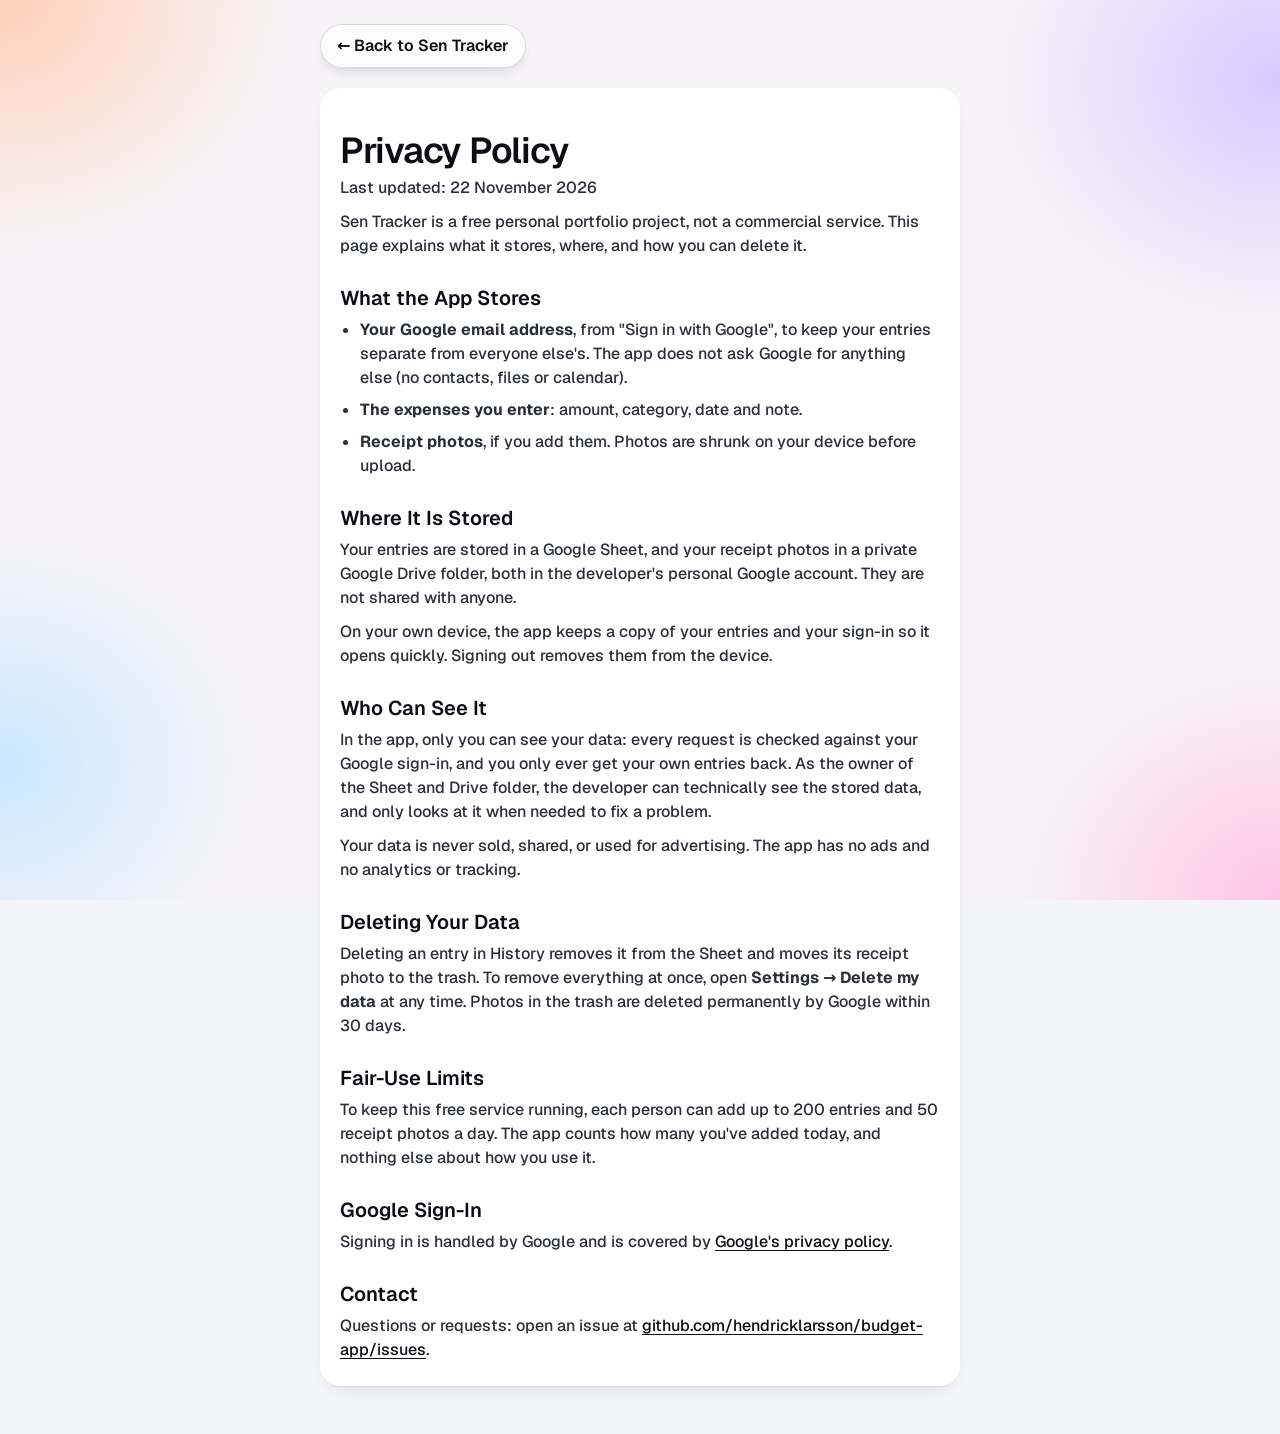
==== commit 498b9613: "Average per day with spending, and Title Case headings Daily Average now divides by days that have e" ====
--- a/privacy.html
+++ b/privacy.html
@@ -3,7 +3,7 @@
 <head>
   <meta charset="utf-8">
   <meta name="viewport" content="width=device-width, initial-scale=1">
-  <title>Privacy policy · Sen Tracker</title>
+  <title>Privacy Policy · Sen Tracker</title>
   <link rel="stylesheet" href="style.css">
   <link rel="icon" href="icons/icon-192.png">
 </head>
@@ -15,7 +15,7 @@
   <main class="page">
     <p><a class="btn btn-secondary btn-small" href="./">← Back to Sen Tracker</a></p>
     <div class="panel" style="margin-top:20px">
-    <h1>Privacy policy</h1>
+    <h1>Privacy Policy</h1>
     <p class="muted">Last updated: 22 November 2026</p>
 
     <p>
@@ -24,14 +24,14 @@
       delete it.
     </p>
 
-    <h2>What the app stores</h2>
+    <h2>What the App Stores</h2>
     <ul>
       <li><strong>Your Google email address</strong>, from "Sign in with Google", to keep your entries separate from everyone else's. The app does not ask Google for anything else (no contacts, files or calendar).</li>
       <li><strong>The expenses you enter</strong>: amount, category, date and note.</li>
       <li><strong>Receipt photos</strong>, if you add them. Photos are shrunk on your device before upload.</li>
     </ul>
 
-    <h2>Where it is stored</h2>
+    <h2>Where It Is Stored</h2>
     <p>
       Your entries are stored in a Google Sheet, and your receipt photos in a
       private Google Drive folder, both in the developer's personal Google
@@ -42,7 +42,7 @@
       sign-in so it opens quickly. Signing out removes them from the device.
     </p>
 
-    <h2>Who can see it</h2>
+    <h2>Who Can See It</h2>
     <p>
       In the app, only you can see your data: every request is checked
       against your Google sign-in, and you only ever get your own entries
@@ -55,7 +55,7 @@
       no ads and no analytics or tracking.
     </p>
 
-    <h2>Deleting your data</h2>
+    <h2>Deleting Your Data</h2>
     <p>
       Deleting an entry in History removes it from the Sheet and moves its
       receipt photo to the trash. To remove everything at once, open
@@ -63,7 +63,7 @@
       trash are deleted permanently by Google within 30 days.
     </p>
 
-    <h2>Fair-use limits</h2>
+    <h2>Fair-Use Limits</h2>
     <p>
       To keep this free service running, each person can add up to 200
       entries and 50 receipt photos a day. The app counts how many you've
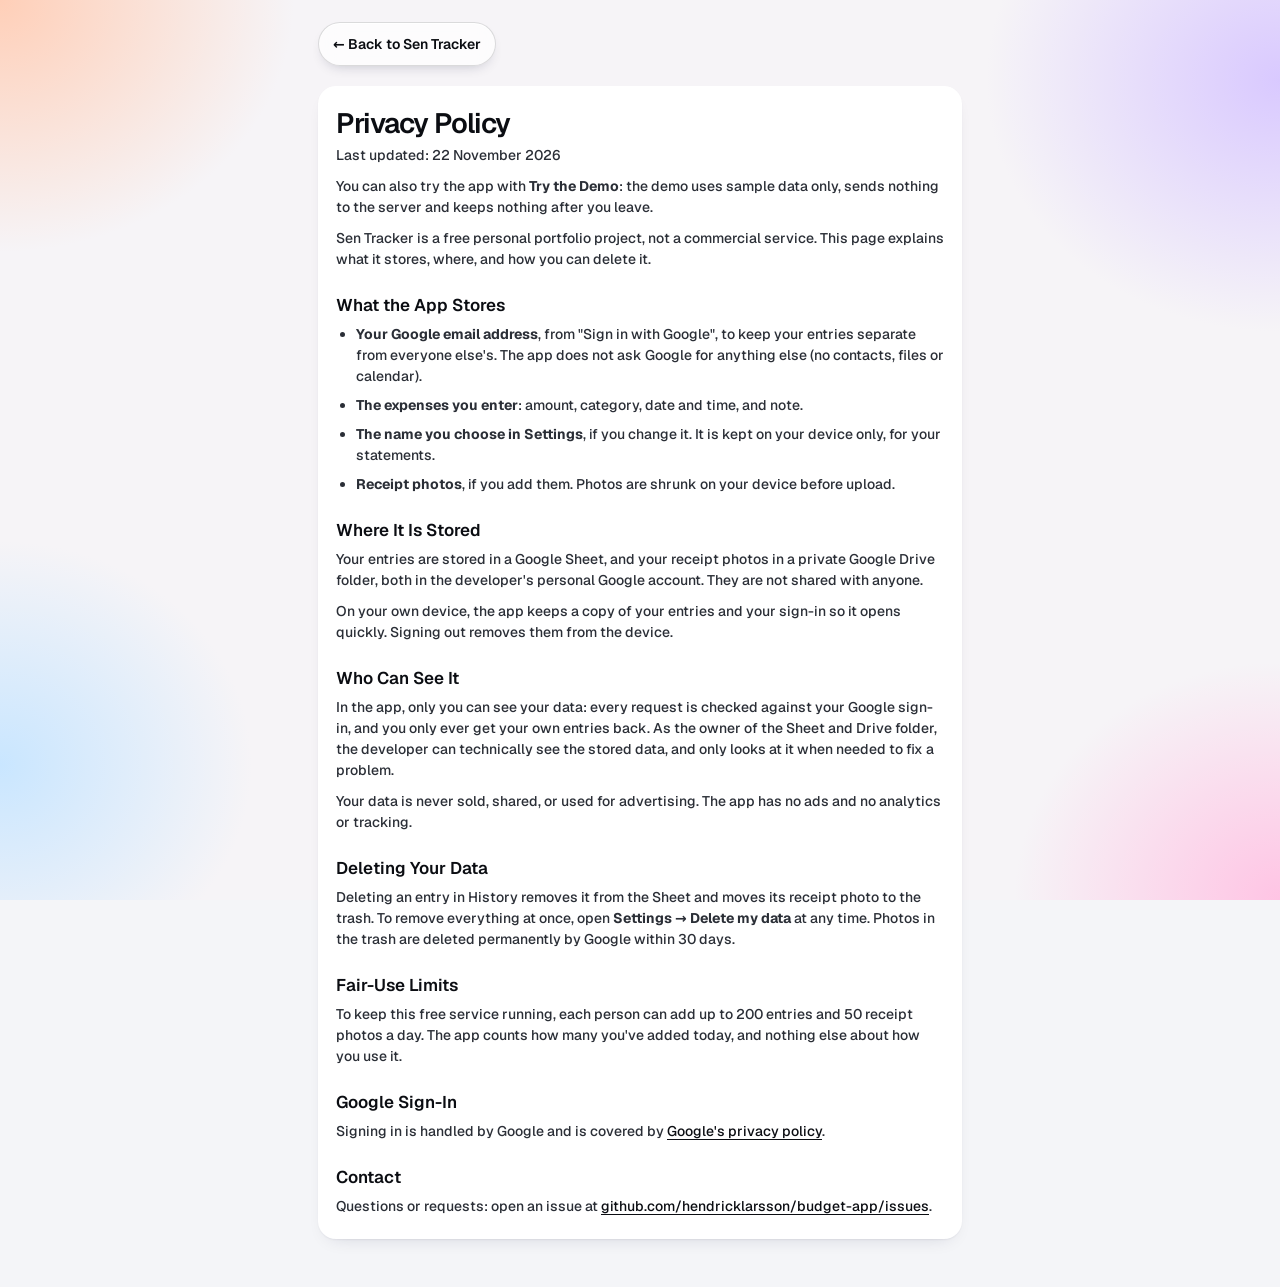
==== commit 1c8bb585: "Apply layouts v3: demo mode, new Add form, labelled tabs - Demo mode from the sign-in screen: sample" ====
--- a/privacy.html
+++ b/privacy.html
@@ -17,6 +17,10 @@
     <div class="panel" style="margin-top:20px">
     <h1>Privacy Policy</h1>
     <p class="muted">Last updated: 22 November 2026</p>
+    <p>
+      You can also try the app with <strong>Try the Demo</strong>: the demo uses
+      sample data only, sends nothing to the server and keeps nothing after you leave.
+    </p>
 
     <p>
       Sen Tracker is a free personal portfolio project, not a commercial
@@ -27,7 +31,8 @@
     <h2>What the App Stores</h2>
     <ul>
       <li><strong>Your Google email address</strong>, from "Sign in with Google", to keep your entries separate from everyone else's. The app does not ask Google for anything else (no contacts, files or calendar).</li>
-      <li><strong>The expenses you enter</strong>: amount, category, date and note.</li>
+      <li><strong>The expenses you enter</strong>: amount, category, date and time, and note.</li>
+      <li><strong>The name you choose in Settings</strong>, if you change it. It is kept on your device only, for your statements.</li>
       <li><strong>Receipt photos</strong>, if you add them. Photos are shrunk on your device before upload.</li>
     </ul>
 
--- a/style.css
+++ b/style.css
@@ -1,9 +1,9 @@
-/* style.css — the Sen Tracker look ("Aurora" style, design system v1).
+/* style.css — the Sen Tracker look ("Aurora" style, design system v1, layouts v3).
  *
  * How it's organised:
  *   1. Tokens: every colour, size and shadow from the design system, as
  *      variables. Change a value here and it changes everywhere.
- *   2. Base: font, page, mesh backgrounds.
+ *   2. Base: font, page, mesh backgrounds, focus ring.
  *   3. Building blocks: headings, glass cards, white panels, buttons, chips,
  *      inputs, list rows, banners, toast, sheets, navigation.
  *   4. Screens: Sign In, Overview, Add/Edit, History, Settings, viewer.
@@ -11,8 +11,9 @@
  * Rules from the design system that shape this file:
  *   - Text is always solid ink or muted grey, never see-through.
  *   - Only one raised black (primary) button in view per screen.
- *   - Touch targets are at least 44 × 44; primary buttons are 60 tall.
+ *   - Touch targets are at least 44 × 44.
  *   - Category colour is never used alone: it always sits next to a label.
+ *   - Every control shows a 2px dark ring with a 2px gap when reached by keyboard.
  *   - Light mode only for now.
  */
 
@@ -28,6 +29,7 @@
   --muted: #565b66;        /* 6.6:1 — second heading line */
   --muted-2: #4b505b;      /* 7.9:1 — captions */
   --faint: #8a8f99;        /* 3.3:1 — input borders, disabled (not for text) */
+  --placeholder: #62666f;  /* 5.8:1 — empty fields like "Add a note" */
   --slate: #3d4a7a;        /* second heading line on the Sky mesh */
   --line: #eef0f3;         /* dividers inside panels */
   --base: #f4f5f8;         /* under every mesh */
@@ -41,7 +43,10 @@
   --warning-ink: #5c3d00;
   --warning-border: #e8c97a;
   --success: #1f6b35;
+  --success-surface: #e3f4e7;
+  --neutral-surface: #eef0f3;
   --lime: #c4ef3e;         /* only on dark backgrounds */
+  --selected: #f3f2ff;     /* chosen rows in History's edit mode */
 
   /* Categories: for icons, dots and chart fills, always beside a label.
      The "tile" colour is the category at 10% on white. */
@@ -55,15 +60,11 @@
 
   /* Radius */
   --r-check: 9px;
-  --r-inner: 14px;   /* icon tiles */
+  --r-inner: 12px;   /* icon tiles */
   --r-input: 16px;
-  --r-panel: 20px;   /* white panels */
-  --r-panel-l: 24px; /* amount panel, tiles */
-  --r-card: 28px;    /* glass cards */
-  --r-card-l: 30px;  /* hero stack */
-  --r-nav: 34px;
-  --r-sheet: 36px;   /* dialogs */
-  --r-pill: 999px;
+  --r-panel: 18px;   /* white panels */
+  --r-card: 24px;    /* glass cards */
+  --r-sheet: 32px;   /* dialogs */
 
   /* Surfaces */
   --glass-bg: rgba(255, 255, 255, 0.55);
@@ -82,10 +83,10 @@
   --danger-shadow: inset 0 1px 0 rgba(255, 255, 255, 0.25), 0 14px 26px -10px rgba(165, 31, 23, 0.55);
 
   /* Layout */
-  --side: 20px;       /* headings */
-  --card-side: 14px;  /* cards are wider than the text above them */
-  --nav-height: 68px;
-  --nav-space: calc(var(--nav-height) + 40px + env(safe-area-inset-bottom));
+  --side: 18px;       /* headings */
+  --card-side: 12px;  /* cards are wider than the text above them */
+  --nav-height: 56px;
+  --nav-space: calc(var(--nav-height) + 40px + env(safe-area-inset-bottom)); /* 96px clear */
   --max-width: 440px;
 
   /* Mesh backgrounds: soft radial gradients over a pale base.
@@ -155,7 +156,9 @@
 
 * { box-sizing: border-box; }
 
-html { -webkit-text-size-adjust: 100%; }
+/* Keep 96px clear at the bottom when scrolling to a focused control,
+   so the tab bar never hides it. */
+html { -webkit-text-size-adjust: 100%; scroll-padding-bottom: 96px; }
 
 body {
   margin: 0;
@@ -163,7 +166,7 @@
   min-height: 100dvh;
   background: var(--base);
   color: var(--ink);
-  font: 500 16px/24px "Geist", system-ui, -apple-system, "Segoe UI", Roboto, sans-serif;
+  font: 500 14px/21px "Geist", system-ui, -apple-system, "Segoe UI", Roboto, sans-serif;
   -webkit-font-smoothing: antialiased;
 }
 
@@ -179,8 +182,8 @@
 /* Amounts line up in columns: every digit is the same width. */
 .amount, .tabular { font-variant-numeric: tabular-nums; }
 
-/* Visible keyboard focus everywhere: 3px ink outline, 3px offset. */
-:focus-visible { outline: 3px solid var(--ink); outline-offset: 3px; }
+/* Keyboard focus: a 2px dark ring with a 2px gap, on every control. */
+:focus-visible { outline: 2px solid var(--ink); outline-offset: 2px; }
 
 /* Hidden from the eye, still read by screen readers. */
 .visually-hidden {
@@ -215,18 +218,17 @@
 /* ---------- Headings: two lines, ink then muted ---------- */
 
 .title {
-  font-size: 36px;
-  line-height: 38px;
+  font-size: 26px;
+  line-height: 1.06;
   font-weight: 600;
   letter-spacing: -0.035em;
 }
 .title .sub { display: block; color: var(--muted); }
 body[data-mesh="sky"] .title .sub { color: var(--slate); }
-.sheet-title { font-size: 32px; line-height: 34px; font-weight: 600; letter-spacing: -0.035em; }
+.sheet-title { font-size: 22px; line-height: 1.06; font-weight: 600; letter-spacing: -0.035em; }
 .sheet-title .sub { display: block; color: var(--muted); }
-.section-title { font-size: 20px; line-height: 24px; font-weight: 600; letter-spacing: -0.02em; }
-.caption { font-size: 15px; line-height: 21px; color: var(--muted-2); }
-.small { font-size: 14px; line-height: 20px; }
+.section-title { font-size: 16px; line-height: 20px; font-weight: 600; letter-spacing: -0.02em; }
+.caption { font-size: 14px; line-height: 20px; color: var(--muted-2); }
 .muted { color: var(--muted); }
 
 /* Screen header: title on the left, an optional pill button on the right. */
@@ -235,9 +237,9 @@
   justify-content: space-between;
   align-items: flex-start;
   gap: 12px;
-  padding: 24px var(--side) 24px;
-}
-.screen-head .head-button { flex: none; margin-top: 4px; }
+  padding: 20px var(--side) 16px;
+}
+.screen-head .head-button { flex: none; }
 
 /* ---------- Glass card with a white panel inside ---------- */
 
@@ -250,18 +252,25 @@
   border-radius: var(--r-card);
 }
 .card {
-  margin: 0 var(--card-side) 16px;
+  margin: 0 var(--card-side) 14px;
   padding: 6px;            /* the "6px glass inset" around the white panel */
 }
+.card-head {
+  display: flex;
+  justify-content: space-between;
+  align-items: baseline;
+  gap: 12px;
+  padding: 10px 14px 10px;
+}
+.card-head .caption { font-size: 14px; }
 .panel {
   background: var(--panel);
   border-radius: var(--r-panel);
   box-shadow: var(--panel-shadow);
   overflow: hidden;
 }
-.panel-pad { padding: 16px; }
-
-/* Without backdrop-filter, glass becomes plain white at 55%; text still passes. */
+
+/* Without backdrop-filter, glass becomes nearly white; text still passes. */
 @supports not ((backdrop-filter: blur(1px)) or (-webkit-backdrop-filter: blur(1px))) {
   .glass { background: rgba(255, 255, 255, 0.8); }
 }
@@ -272,13 +281,13 @@
   display: inline-flex;
   align-items: center;
   justify-content: center;
-  gap: 10px;
-  height: 60px;
-  padding: 0 24px;
-  border-radius: 30px;
+  gap: 8px;
+  height: 48px;
+  padding: 0 20px;
+  border-radius: 24px;
   border: none;
-  font-size: 18px;
-  line-height: 22px;
+  font-size: 15px;
+  line-height: 20px;
   font-weight: 600;
   text-decoration: none;
   white-space: nowrap;
@@ -310,20 +319,35 @@
   cursor: default;
 }
 /* Sizes */
-.btn-small { height: 44px; padding: 0 16px; border-radius: 22px; font-size: 16px; gap: 8px; }
-.btn-medium { height: 52px; padding: 0 22px; border-radius: 26px; font-size: 17px; }
-.btn-icon { width: 48px; height: 48px; padding: 0; border-radius: 50%; }
-.btn-small.btn-icon { width: 44px; height: 44px; }
-
+.btn-small { height: 44px; padding: 0 14px; border-radius: 22px; font-size: 14px; gap: 6px; }
+.btn-icon { width: 44px; height: 44px; padding: 0; border-radius: 50%; }
+
+/* A plain underlined word button ("Change", "See All", "Edit"). */
 .link-button {
   background: none;
   border: none;
-  padding: 10px 4px;
+  padding: 0 10px;
   min-height: 44px;
+  font-size: 14px;
   font-weight: 600;
   text-decoration: underline;
   text-underline-offset: 3px;
-}
+  color: var(--ink);
+}
+/* Icon + word, no box (History's Receipt / Edit / Delete). */
+.text-action {
+  display: inline-flex;
+  align-items: center;
+  gap: 6px;
+  min-height: 44px;
+  padding: 0 8px;
+  border: none;
+  background: none;
+  font-size: 14px;
+  font-weight: 600;
+  color: var(--ink);
+}
+.text-action.is-danger { color: var(--muted-2); }
 
 /* SVG icons: stroked lines in the current text colour. */
 .icon { flex: none; fill: none; stroke: currentColor; stroke-linecap: round; stroke-linejoin: round; }
@@ -332,13 +356,13 @@
 
 .chips { display: flex; flex-wrap: wrap; gap: 8px; }
 .chip {
-  height: 46px;
-  padding: 0 16px 0 12px;
-  border-radius: 23px;
+  height: 44px;
+  padding: 0 14px 0 12px;
+  border-radius: 22px;
   display: inline-flex;
   align-items: center;
   gap: 8px;
-  font-size: 16px;
+  font-size: 14px;
   font-weight: 600;
   background: var(--pill-bg);
   border: var(--pill-border);
@@ -362,57 +386,74 @@
   display: flex;
   justify-content: space-between;
   align-items: baseline;
-  font-size: 17px;
-  line-height: 22px;
+  gap: 6px;
+  font-size: 15px;
+  line-height: 20px;
   font-weight: 600;
   margin: 0 0 8px;
 }
-.field-label .count { font-size: 15px; font-weight: 500; color: var(--muted-2); }
+.req { color: var(--danger); font-weight: 700; }
 .text-input {
   width: 100%;
-  height: 54px;
-  padding: 0 16px;
+  height: 48px;
+  padding: 0 14px;
   border-radius: var(--r-input);
   border: 1.5px solid var(--faint);
   background: var(--panel);
-  font-size: 16px;
-}
-.text-input:focus { outline: none; border: 2px solid var(--ink); padding: 0 15.5px; }
-
-/* The big amount field: "RM" then the number. */
+  font-size: 15px;
+}
+.text-input:focus { outline: none; border: 2px solid var(--ink); padding: 0 13.5px; }
+.input-help { font-size: 14px; line-height: 20px; color: var(--muted-2); margin-top: 8px; }
+
+/* The big amount field: "RM" then the number, in a bordered box. */
 .amount-panel {
   display: flex;
   align-items: baseline;
   gap: 8px;
-  padding: 14px 18px;
-  border-radius: var(--r-panel-l);
+  padding: 10px 16px;
+  border-radius: 20px;
   background: var(--panel);
-  box-shadow: var(--panel-shadow);
-}
-.amount-panel:focus-within { outline: 2px solid var(--ink); outline-offset: -2px; }
-.amount-panel.is-invalid { outline: 2px solid var(--danger); outline-offset: -2px; }
-.amount-panel .currency { font-size: 24px; font-weight: 600; color: var(--muted); }
+  border: 2px solid var(--ink);
+}
+.amount-panel.is-invalid { border-color: var(--danger); }
+.amount-panel .currency { font-size: 17px; font-weight: 600; color: var(--muted); }
 .amount-input {
   flex: 1;
   min-width: 0;
   border: none;
   background: transparent;
   padding: 0;
-  font-size: 60px;
-  line-height: 63px;
+  font-size: 40px;
+  line-height: 1.05;
   font-weight: 600;
   letter-spacing: -0.045em;
   font-variant-numeric: tabular-nums;
 }
 .amount-input:focus { outline: none; }
+.amount-panel:focus-within { outline: 2px solid var(--ink); outline-offset: 2px; }
 .amount-input::placeholder { color: #9a9ea7; }
-.field-error { color: var(--danger); font-size: 16px; font-weight: 600; margin-top: 8px; }
+.field-error { display: flex; align-items: center; gap: 8px; color: var(--danger); font-size: 14px; font-weight: 600; margin: 10px 4px 2px; }
+.is-invalid-label { color: var(--danger); }
+
+/* A text box inside a list row, with no border of its own ("Add a note"). */
+.inline-input {
+  flex: 1;
+  min-width: 0;
+  height: 44px;
+  border: none;
+  background: transparent;
+  padding: 0;
+  font-size: 15px;
+}
+.inline-input::placeholder { color: var(--placeholder); }
+.inline-input:focus { outline: none; }
+.details-row:focus-within { box-shadow: inset 0 0 0 2px var(--ink); border-radius: 12px; }
 
 /* Checkbox (History edit mode) */
 .check {
   flex: none;
-  width: 28px;
-  height: 28px;
+  width: 26px;
+  height: 26px;
   border-radius: var(--r-check);
   border: 2px solid var(--faint);
   background: var(--panel);
@@ -425,27 +466,22 @@
 /* ---------- List rows (inside a white panel) ---------- */
 
 .rows { list-style: none; margin: 0; padding: 0; }
+.rows > li { border-top: 1px solid var(--line); }
+.rows > li:first-child { border-top: none; }
+.rows > li.is-failed { background: #fff3f2; }
+.rows > li.is-selected { background: var(--selected); }
 .row {
   display: flex;
   align-items: flex-start;
   gap: 12px;
-  min-height: 68px;
-  padding: 12px 16px;
-  border-top: 1px solid var(--line);
-}
-.rows > li:first-child > .row, .rows > .row:first-child { border-top: none; }
-.row-button {
-  width: 100%;
-  text-align: left;
-  background: none;
-  border: none;
-  border-top: 1px solid var(--line);
-  border-radius: 0;
-}
+  min-height: 64px;
+  padding: 12px 14px;
+}
+.row-button { width: 100%; text-align: left; background: none; border: none; border-radius: 0; }
 .tile {
   flex: none;
-  width: 44px;
-  height: 44px;
+  width: 40px;
+  height: 40px;
   border-radius: var(--r-inner);
   display: grid;
   place-items: center;
@@ -453,22 +489,30 @@
   color: var(--cat);
 }
 .row-main { flex: 1; min-width: 0; }
-.row-title { font-size: 17px; line-height: 22px; font-weight: 600; }
-.row-note { font-size: 15px; line-height: 21px; color: var(--muted-2); overflow-wrap: anywhere; }
-.row-amount { flex: none; font-size: 18px; line-height: 22px; font-weight: 600; font-variant-numeric: tabular-nums; }
-.row-status { display: flex; align-items: center; gap: 6px; margin-top: 6px; font-size: 15px; font-weight: 600; color: var(--muted-2); }
+.row-title { display: block; font-size: 15px; line-height: 20px; font-weight: 600; }
+.row-note { display: block; font-size: 14px; line-height: 20px; color: var(--muted); overflow-wrap: anywhere; }
+.row-amount { flex: none; font-size: 15px; line-height: 20px; font-weight: 600; font-variant-numeric: tabular-nums; }
+.row-foot {
+  display: flex;
+  align-items: center;
+  gap: 4px;
+  flex-wrap: wrap;
+  padding: 0 8px 6px 58px;
+  margin-top: -8px;
+}
+.row-foot .grow { flex: 1; }
+.row-status { display: inline-flex; align-items: center; gap: 6px; min-height: 44px; padding: 0 8px; font-size: 14px; font-weight: 600; color: var(--muted-2); }
 .row-status.is-failed { color: var(--danger); }
-.row-actions { display: flex; flex-wrap: wrap; gap: 8px; padding: 0 16px 14px 72px; }
 .tag {
   display: inline-flex;
   align-items: center;
   gap: 6px;
   margin-top: 6px;
   padding: 3px 10px;
-  border-radius: var(--r-pill);
+  border-radius: 999px;
   background: #eef0ff;
   color: #2e3a8c;
-  font-size: 14px;
+  font-size: 13px;
   font-weight: 600;
 }
 
@@ -487,20 +531,23 @@
 .banner {
   display: flex;
   align-items: center;
-  gap: 12px;
-  padding: 12px 12px 12px 16px;
+  gap: 10px;
+  padding: 10px 10px 10px 14px;
   border-radius: var(--r-panel);
-  font-size: 16px;
-  line-height: 22px;
+  font-size: 14px;
+  line-height: 20px;
   font-weight: 600;
   -webkit-backdrop-filter: blur(12px);
   backdrop-filter: blur(12px);
 }
 .banner .banner-text { flex: 1; }
-.banner-error { background: rgba(255, 236, 234, 0.88); border: 1px solid var(--danger-border); color: var(--danger); }
-.banner-warning { background: rgba(255, 244, 214, 0.88); border: 1px solid var(--warning-border); color: var(--warning-ink); }
-.banner-info { background: rgba(255, 255, 255, 0.8); border: 1px solid rgba(11, 13, 18, 0.12); color: var(--ink); }
-.screen-banner { margin: 0 var(--card-side) 16px; }
+.banner-error { background: rgba(255, 236, 234, 0.9); border: 1px solid var(--danger-border); color: var(--danger); }
+.banner-warning { background: rgba(255, 244, 214, 0.92); border: 1px solid var(--warning-border); color: var(--warning-ink); }
+.banner-info { background: rgba(255, 255, 255, 0.85); border: 1px solid rgba(11, 13, 18, 0.12); color: var(--ink); }
+.screen-banner { margin: 0 var(--card-side) 14px; }
+.banner .banner-text b { font-weight: 700; }
+.demo-banner { font-weight: 500; }
+.demo-banner .btn { height: 44px; }
 
 /* ---------- Toast (dark glass, sits 12px above the nav) ---------- */
 
@@ -514,16 +561,16 @@
   z-index: 20;
   display: flex;
   align-items: center;
-  gap: 8px;
-  padding: 8px 8px 8px 18px;
-  border-radius: 28px;
+  gap: 6px;
+  padding: 6px 6px 6px 16px;
+  border-radius: 26px;
   background: rgba(14, 16, 28, 0.84);
   -webkit-backdrop-filter: blur(20px);
   backdrop-filter: blur(20px);
   border: 1px solid rgba(255, 255, 255, 0.14);
   color: #fff;
-  font-size: 16px;
-  line-height: 22px;
+  font-size: 14px;
+  line-height: 20px;
   font-weight: 600;
   box-shadow: 0 18px 34px -14px rgba(10, 12, 30, 0.6);
 }
@@ -553,6 +600,7 @@
   display: grid;
   place-items: center;
 }
+.toast :focus-visible { outline-color: #fff; }
 
 /* ---------- Sheets (dialogs) ---------- */
 
@@ -563,7 +611,7 @@
   max-width: calc(var(--max-width) - 24px);
   max-height: calc(100% - 24px);
   margin: auto auto 12px;
-  padding: 26px 20px 20px;
+  padding: 22px 16px 16px;
   border: 1px solid rgba(255, 255, 255, 0.9);
   border-radius: var(--r-sheet);
   background: var(--sheet-bg);
@@ -578,20 +626,20 @@
   -webkit-backdrop-filter: blur(10px);
   backdrop-filter: blur(10px);
 }
-.sheet-body { display: flex; flex-direction: column; gap: 22px; }
+.sheet-body { display: flex; flex-direction: column; gap: 18px; }
 .sheet-head { display: flex; justify-content: space-between; align-items: flex-start; gap: 12px; }
-.sheet-actions { display: flex; flex-direction: column; gap: 12px; }
+.sheet-actions { display: flex; flex-direction: column; gap: 10px; }
 .sheet-actions.side-by-side { flex-direction: row; }
 .sheet-actions.side-by-side .btn { flex: 1; }
-.sheet-message { font-size: 16px; line-height: 24px; color: var(--muted-2); }
+.sheet-message { font-size: 14px; line-height: 21px; color: var(--muted-2); margin-top: -8px; }
 
 /* Compare lists in sheets ("Before / Now", entries to delete). */
-.kv { display: flex; justify-content: space-between; gap: 12px; padding: 12px 16px; border-top: 1px solid var(--line); }
+.kv { display: flex; justify-content: space-between; gap: 12px; padding: 12px 14px; border-top: 1px solid var(--line); font-size: 14px; }
 .kv:first-child { border-top: none; }
 .kv .k { color: var(--muted-2); }
 .kv .v { font-weight: 600; text-align: right; font-variant-numeric: tabular-nums; overflow-wrap: anywhere; }
 
-/* ---------- Navigation: three-tab glass pill + separate Add button ---------- */
+/* ---------- Navigation: labelled tabs in a glass pill + separate Add ---------- */
 
 .tabbar {
   position: fixed;
@@ -600,45 +648,58 @@
   bottom: 0;
   z-index: 10;
   display: flex;
-  gap: 10px;
+  align-items: flex-end;
+  gap: 8px;
   max-width: var(--max-width);
   margin: 0 auto;
-  padding: 0 12px calc(12px + env(safe-area-inset-bottom));
+  padding: 0 12px calc(16px + env(safe-area-inset-bottom));
 }
 .tabs {
   flex: 1;
   display: flex;
+  gap: 2px;
   height: var(--nav-height);
-  padding: 6px;
-  border-radius: var(--r-nav);
-}
+  padding: 4px;
+  border-radius: 28px;
+  background: rgba(255, 255, 255, 0.62);
+  border: 1px solid rgba(255, 255, 255, 0.9);
+}
+/* Each tab shows its name; the current one is a wider white pill with the
+   name beside the icon, so nothing relies on recognising an icon. */
 .tab {
-  flex: 1;
+  flex: none;
+  width: 64px;
   border: none;
   background: none;
+  border-radius: 24px;
+  display: flex;
+  flex-direction: column;
+  align-items: center;
+  justify-content: center;
+  gap: 1px;
+  font-size: 13px;
+  line-height: 1.1;
+  font-weight: 500;
+  color: #3f434c;
+}
+.tab[aria-current="page"] {
+  flex: 1;
+  width: auto;
+  flex-direction: row;
+  gap: 6px;
+  font-size: 15px;
+  font-weight: 600;
+  color: var(--ink);
+  background: #fff;
+  box-shadow: 0 6px 14px -6px rgba(20, 24, 60, 0.35);
+}
+.add-tab {
+  flex: none;
+  height: var(--nav-height);
+  padding: 0 18px 0 14px;
   border-radius: 28px;
-  display: flex;
-  flex-direction: column;
-  align-items: center;
-  justify-content: center;
-  gap: 2px;
-  font-size: 13px;
-  line-height: 16px;
-  font-weight: 600;
-  color: var(--ink);
-}
-.tab[aria-current="page"] {
-  background: #fff;
-  font-weight: 700;
-  box-shadow: 0 1px 2px rgba(20, 24, 60, 0.08), 0 8px 16px -10px rgba(20, 24, 60, 0.35);
-}
-.add-tab {
-  height: var(--nav-height);
-  padding: 0 22px;
-  border-radius: var(--r-nav);
-  font-size: 17px;
-}
-.add-tab[aria-current="page"] { outline: 3px solid var(--ink); outline-offset: 3px; }
+  font-size: 16px;
+}
 
 /* The action bar that replaces the tabs in History's edit mode. */
 .selectbar {
@@ -649,9 +710,9 @@
   z-index: 10;
   max-width: var(--max-width);
   margin: 0 auto;
-  padding: 0 12px calc(12px + env(safe-area-inset-bottom));
-}
-.selectbar .glass { padding: 6px; border-radius: var(--r-sheet); }
+  padding: 0 12px calc(16px + env(safe-area-inset-bottom));
+}
+.selectbar .glass { padding: 6px; border-radius: 30px; }
 
 /* ---------- Brand mark ("sen" on the Sunrise mesh) ---------- */
 
@@ -680,7 +741,7 @@
   padding-top: env(safe-area-inset-top);
   padding-bottom: var(--nav-space);
 }
-.app.no-nav { padding-bottom: calc(32px + env(safe-area-inset-bottom)); }
+.app.no-nav { padding-bottom: calc(24px + env(safe-area-inset-bottom)); }
 
 /* ---------- Sign In (Sunrise) ---------- */
 
@@ -691,51 +752,40 @@
   min-height: 100dvh;
   display: flex;
   flex-direction: column;
-  gap: 24px;
-  padding: calc(24px + env(safe-area-inset-top)) var(--side) calc(24px + env(safe-area-inset-bottom));
-}
-.brand { display: flex; align-items: center; gap: 10px; font-size: 18px; font-weight: 600; }
+  gap: 20px;
+  padding: calc(22px + env(safe-area-inset-top)) var(--side) calc(22px + env(safe-area-inset-bottom));
+}
+.brand { display: flex; align-items: center; gap: 10px; font-size: 16px; font-weight: 600; }
 .display {
-  font-size: 54px;
-  line-height: 53px;
+  font-size: 36px;
+  line-height: 0.98;
   font-weight: 600;
   letter-spacing: -0.05em;
-  margin-top: 16px;
-}
-.display .sub { color: var(--muted); }
-.signin-intro { display: grid; grid-template-columns: 1fr 1.6fr; gap: 16px; font-size: 18px; line-height: 25px; }
-.signin-intro .label { font-size: 15px; line-height: 21px; color: var(--muted-2); }
+  margin-top: 12px;
+}
+.display { max-width: 250px; }
+.display .sub { display: block; color: var(--muted); }
+.signin-intro { display: grid; grid-template-columns: 1fr 1.7fr; gap: 14px; font-size: 15px; line-height: 21px; margin-top: auto; }
+.signin-intro .label { font-size: 14px; line-height: 19px; color: var(--muted-2); }
 .signin-preview { display: grid; grid-template-columns: 1fr 1fr; gap: 10px; }
-.signin-preview .glass { border-radius: 24px; padding: 6px; }
-.preview-label { padding: 10px 12px 8px; font-size: 15px; font-weight: 600; }
-.preview-panel { padding: 12px; border-radius: 18px; }
-.preview-amount { font-size: 24px; line-height: 28px; font-weight: 600; letter-spacing: -0.02em; }
-.preview-bar { height: 4px; border-radius: 2px; background: var(--line); margin: 12px 0 10px; }
+.signin-preview .glass { border-radius: 20px; padding: 6px; }
+.preview-label { padding: 8px 10px 6px; font-size: 14px; font-weight: 600; }
+.preview-panel { padding: 10px; border-radius: 15px; }
+.preview-amount { font-size: 18px; line-height: 22px; font-weight: 600; letter-spacing: -0.02em; }
+.preview-bar { height: 4px; border-radius: 2px; background: var(--line); margin: 10px 0 8px; }
 .preview-bar span { display: block; width: 60%; height: 100%; border-radius: 2px; background: var(--ink); }
-.preview-bars { display: flex; align-items: flex-end; gap: 6px; height: 54px; padding: 0 12px; }
+.preview-bars { display: flex; align-items: flex-end; gap: 6px; height: 48px; padding: 0 10px; }
 .preview-bars span { width: 26px; border-radius: 6px; }
-.signin-bottom { margin-top: auto; display: flex; flex-direction: column; gap: 16px; }
+.signin-bottom { display: flex; flex-direction: column; gap: 12px; }
 .google-button { min-height: 44px; display: flex; justify-content: center; }
-.signin-foot { display: flex; justify-content: space-between; gap: 12px; font-size: 15px; color: var(--muted-2); }
+.signin-foot { display: flex; justify-content: space-between; gap: 12px; font-size: 14px; color: var(--muted-2); }
 
 /* ---------- Overview (Sky) ---------- */
 
-.hero-stack { margin: 0 var(--card-side) 20px; }
-.compare {
-  border-radius: 26px 26px 0 0;
-  padding: 14px 20px 40px;
-  display: flex;
-  justify-content: space-between;
-  gap: 12px;
-  font-size: 16px;
-  font-weight: 500;
-}
-.compare .change { display: inline-flex; align-items: center; gap: 4px; font-weight: 600; }
 .hero {
-  position: relative;
-  margin-top: -26px;
-  padding: 22px;
-  border-radius: var(--r-card-l);
+  margin: 0 var(--card-side) 14px;
+  padding: 18px;
+  border-radius: var(--r-card);
   background: rgba(255, 255, 255, 0.86);
   -webkit-backdrop-filter: blur(24px);
   backdrop-filter: blur(24px);
@@ -743,87 +793,99 @@
   box-shadow: 0 24px 44px -22px rgba(20, 24, 60, 0.45);
   display: flex;
   flex-direction: column;
-  gap: 18px;
-}
-.hero.alone { margin-top: 0; }
-.hero-label { font-size: 16px; font-weight: 500; color: var(--muted-2); }
+  gap: 14px;
+}
+.hero-label { font-size: 14px; font-weight: 500; color: var(--muted-2); }
 .big-amount {
   display: flex;
   align-items: baseline;
   gap: 6px;
-  font-size: 54px;
-  line-height: 54px;
+  font-size: 36px;
+  line-height: 1;
   font-weight: 600;
   letter-spacing: -0.045em;
   font-variant-numeric: tabular-nums;
   overflow-wrap: anywhere;
-}
-.big-amount .currency { font-size: 24px; letter-spacing: 0; color: var(--ink); }
+  margin-top: 4px;
+}
+.big-amount .currency { font-size: 18px; letter-spacing: 0; }
 .hero-stats { display: grid; grid-template-columns: 1fr 1fr; gap: 12px; }
-.stat-label { font-size: 15px; line-height: 21px; color: var(--muted-2); }
-.stat-value { font-size: 18px; line-height: 24px; font-weight: 600; font-variant-numeric: tabular-nums; }
+.stat-label { font-size: 14px; line-height: 20px; color: var(--muted-2); }
+.stat-value { font-size: 15px; line-height: 21px; font-weight: 600; font-variant-numeric: tabular-nums; }
 .hero-foot { display: flex; justify-content: space-between; align-items: flex-end; gap: 12px; }
 .hero-foot .today { text-align: right; }
-.biggest {
-  margin: -14px 10px 0;
-  border-radius: 0 0 26px 26px;
-  padding: 28px 18px 14px;
-  display: flex;
-  gap: 10px;
+
+/* "This Month": comparison and biggest day */
+.facts .fact { padding: 12px 14px; border-top: 1px solid var(--line); }
+.facts .fact:first-child { border-top: none; }
+.fact-label { font-size: 14px; color: var(--muted-2); }
+.fact-value { font-size: 15px; font-weight: 500; margin-top: 2px; }
+.fact-value strong { font-weight: 600; }
+.change-pill {
+  display: inline-flex;
+  align-items: center;
+  flex-wrap: wrap;
+  gap: 6px;
+  max-width: 100%;
+  margin: 6px 0;
+  padding: 4px 12px 4px 10px;
+  border-radius: 16px;
   font-size: 15px;
-  color: var(--muted-2);
-}
-.biggest strong { color: var(--ink); font-weight: 600; }
-
-/* This week strip */
-.week { margin: 0 var(--card-side) 20px; padding: 18px 12px 14px; border-radius: var(--r-card-l); }
-.week-head { display: flex; justify-content: space-between; align-items: baseline; padding: 0 8px 12px; }
-.week-days { display: grid; grid-template-columns: repeat(7, 1fr); gap: 2px; }
+  font-weight: 600;
+  font-variant-numeric: tabular-nums;
+  overflow-wrap: anywhere;
+}
+.change-pill.is-less { background: var(--success-surface); color: var(--success); }
+.change-pill.is-more { background: var(--danger-surface); color: var(--danger); }
+.change-pill.is-same { background: var(--neutral-surface); color: var(--muted-2); }
+
+/* This Week strip */
+.week-days { display: grid; grid-template-columns: repeat(7, 1fr); gap: 2px; padding: 8px 6px 4px; }
 .day {
-  min-height: 132px;   /* tall targets, as the design system asks */
+  min-height: 112px;   /* tall targets */
   border: none;
   background: none;
-  border-radius: 24px;
+  border-radius: 18px;
   display: flex;
   flex-direction: column;
   align-items: center;
   justify-content: flex-end;
-  gap: 4px;
+  gap: 2px;
   padding: 8px 0;
   color: var(--ink);
 }
 .day .bar-area { flex: 1; display: flex; align-items: flex-end; justify-content: center; width: 100%; }
 .day .bar { width: 8px; border-radius: 4px; background: #7b86f8; min-height: 8px; }
-.day .bar.is-zero { width: 8px; height: 8px; min-height: 0; border-radius: 50%; opacity: 0.7; }
+.day .bar.is-zero { width: 8px; height: 8px; min-height: 0; border-radius: 50%; opacity: 0.75; }
 .day .wd { font-size: 14px; line-height: 20px; color: var(--muted-2); }
-.day .n { font-size: 20px; line-height: 24px; font-weight: 600; font-variant-numeric: tabular-nums; }
-.day[aria-pressed="true"] { background: #fff; box-shadow: 0 8px 18px -10px rgba(20, 24, 60, 0.4); }
+.day .n { font-size: 15px; line-height: 20px; font-weight: 500; font-variant-numeric: tabular-nums; }
+.day[aria-pressed="true"] { background: var(--line); }
 .day[aria-pressed="true"] .bar { background: var(--ink); }
-.day[aria-pressed="true"] .wd { color: var(--ink); font-weight: 600; }
+.day[aria-pressed="true"] .wd, .day[aria-pressed="true"] .n { color: var(--ink); font-weight: 700; }
 .day:disabled { cursor: default; }
 .day:disabled .wd, .day:disabled .n { color: var(--faint); }
 .day:disabled .bar { background: var(--faint); height: 3px !important; width: 12px; min-height: 0; opacity: 0.6; }
-.week-foot { display: flex; justify-content: space-between; align-items: baseline; padding: 16px 8px 4px; font-size: 16px; }
-.week-foot .amount { font-size: 22px; font-weight: 600; }
-
-/* Where it went */
-.block-title { padding: 8px var(--side) 16px; font-size: 26px; line-height: 30px; font-weight: 600; letter-spacing: -0.03em; }
+.week-foot { padding: 10px 14px 12px; border-top: 1px solid var(--line); }
+.week-foot .amount { font-size: 15px; font-weight: 600; }
+
+/* Where It Went */
+.block-title { padding: 6px var(--side) 12px; font-size: 20px; line-height: 1.1; font-weight: 600; letter-spacing: -0.03em; }
 .block-title .sub { display: block; color: var(--slate); }
 .tiles { display: grid; grid-template-columns: 1fr 1fr; gap: 10px; margin: 0 var(--card-side) 10px; }
 .cat-tile {
-  min-height: 134px;
-  padding: 16px 18px;
-  border-radius: var(--r-panel-l);
+  min-height: 120px;
+  padding: 14px 16px;
+  border-radius: 20px;
   border: 2px solid rgba(255, 255, 255, 0.85);
   display: flex;
   flex-direction: column;
   justify-content: space-between;
-  gap: 12px;
+  gap: 10px;
 }
 .cat-tile.is-first { grid-row: span 2; }
-.cat-tile .name { font-size: 17px; font-weight: 600; }
-.cat-tile .pct { font-size: 36px; line-height: 38px; font-weight: 600; letter-spacing: -0.035em; font-variant-numeric: tabular-nums; }
-.cat-tile .amt { font-size: 15px; font-weight: 500; font-variant-numeric: tabular-nums; }
+.cat-tile .name { font-size: 15px; font-weight: 600; }
+.cat-tile .pct { font-size: 26px; line-height: 1.1; font-weight: 600; letter-spacing: -0.035em; font-variant-numeric: tabular-nums; }
+.cat-tile .amt { font-size: 14px; font-weight: 500; font-variant-numeric: tabular-nums; }
 .cat-tile[data-cat="Food"] { background: radial-gradient(120% 80% at 0% 0%, #ffb27a 0, transparent 60%), radial-gradient(100% 90% at 100% 100%, #ff9cc4 0, transparent 60%), radial-gradient(80% 60% at 75% 30%, #ffe08a 0, transparent 70%), #ffd9c4; }
 .cat-tile[data-cat="Bills"] { background: radial-gradient(120% 90% at 0% 100%, #c7b6ff 0, transparent 60%), radial-gradient(100% 90% at 100% 0%, #a9d2ff 0, transparent 65%), #e6e0ff; }
 .cat-tile[data-cat="Transport"] { background: radial-gradient(120% 90% at 100% 100%, #a8ecc0 0, transparent 60%), radial-gradient(100% 90% at 0% 0%, #e4f78f 0, transparent 65%), #dcf5e4; }
@@ -831,72 +893,86 @@
 .cat-tile[data-cat="Health"] { background: radial-gradient(120% 90% at 100% 0%, #9fe3ee 0, transparent 60%), radial-gradient(100% 90% at 0% 100%, #c6f0d4 0, transparent 65%), #ddf4f6; }
 .cat-tile[data-cat="Entertainment"] { background: radial-gradient(120% 90% at 0% 0%, #ffe08a 0, transparent 60%), radial-gradient(100% 90% at 100% 100%, #ffc78a 0, transparent 65%), #fff1cc; }
 .cat-tile[data-cat="Other"] { background: radial-gradient(120% 90% at 0% 0%, #d8dde8 0, transparent 60%), radial-gradient(100% 90% at 100% 100%, #e3dcff 0, transparent 65%), #eceef3; }
-.cat-row { display: flex; align-items: center; gap: 12px; padding: 14px 16px; border-top: 1px solid var(--line); font-size: 17px; font-weight: 500; }
+.cat-row { display: flex; align-items: center; gap: 12px; padding: 12px 14px; border-top: 1px solid var(--line); font-size: 14px; font-weight: 500; }
 .cat-row:first-child { border-top: none; }
 .cat-row .name { flex: 1; }
 .cat-row .pct { font-weight: 600; font-variant-numeric: tabular-nums; }
 
-/* Recent */
-.block-head { display: flex; justify-content: space-between; align-items: center; padding: 16px var(--side) 12px; }
-.statement-button { display: flex; margin: 8px var(--card-side) 0; width: calc(100% - 2 * var(--card-side)); }
+.statement-button { display: flex; margin: 4px var(--card-side) 0; width: calc(100% - 2 * var(--card-side)); }
 
 /* Empty and loading states */
 .empty {
-  min-height: calc(100vh - var(--nav-space) - 140px);
+  min-height: calc(100vh - var(--nav-space) - 160px);
   display: flex;
   flex-direction: column;
-  justify-content: flex-end;
+  justify-content: center;
   align-items: center;
   text-align: center;
-  gap: 16px;
+  gap: 12px;
   padding: 24px var(--side);
 }
-.empty .title { font-size: 40px; line-height: 42px; }
-.empty-icon { width: 120px; height: 120px; border-radius: 60px; display: grid; place-items: center; margin-bottom: 8px; }
+.empty .title { font-size: 28px; }
+.empty-icon { width: 96px; height: 96px; border-radius: 48px; display: grid; place-items: center; margin-bottom: 8px; }
 .skeleton { background: rgba(255, 255, 255, 0.6); border-radius: var(--r-panel); }
-.last-updated { padding: 0 var(--side) 12px; font-size: 15px; color: var(--muted-2); }
+.last-updated { padding: 0 var(--side) 12px; font-size: 14px; color: var(--muted-2); margin-top: -6px; }
 
 /* ---------- Add and Edit (Bloom) ---------- */
 
-.form { display: flex; flex-direction: column; gap: 20px; padding: 0 var(--card-side); }
-.form-section { padding: 0 6px; }
-.details { padding: 0; }
+/* A full-height column, so Record Expense sits at the bottom. */
+#screen-form:not([hidden]) {
+  display: flex;
+  flex-direction: column;
+  min-height: calc(100vh - 24px - env(safe-area-inset-top) - env(safe-area-inset-bottom));
+  min-height: calc(100dvh - 24px - env(safe-area-inset-top) - env(safe-area-inset-bottom));
+}
+.form-top { padding: 14px var(--card-side) 0; }
+.form-top .btn { padding-left: 10px; }
+.required-note { padding: 0 var(--side) 10px; margin-top: -8px; font-size: 14px; color: var(--muted-2); }
+.form { flex: 1; display: flex; flex-direction: column; padding: 0 var(--card-side); }
+.form .card { margin: 0 0 14px; }
+.form-card { padding: 10px 6px 6px; }
+.form-card > .field-label { padding: 0 10px; font-size: 14px; font-weight: 500; }
+.form-section { padding: 0 6px; margin-bottom: 14px; }
 .details-row {
   display: flex;
   align-items: center;
   gap: 12px;
-  min-height: 56px;
-  padding: 0 16px;
+  min-height: 48px;
+  padding: 2px 14px;
   border-top: 1px solid var(--line);
-  font-size: 17px;
-  font-weight: 600;
+  font-size: 15px;
+  font-weight: 500;
   width: 100%;
   background: none;
   border-left: none;
   border-right: none;
   border-bottom: none;
   text-align: left;
+  color: var(--ink);
 }
 .details-row:first-child { border-top: none; }
-.details-row .grow { flex: 1; }
-.details-open { padding: 4px 16px 16px; display: flex; flex-direction: column; gap: 16px; }
-.photo-row { display: flex; align-items: center; gap: 12px; flex-wrap: wrap; }
+.details-row .grow { flex: 1; min-width: 0; }
+.details-row > .icon { color: var(--muted-2); }
 .photo-thumb {
-  width: 64px;
-  height: 64px;
-  border-radius: var(--r-inner);
+  flex: none;
+  width: 40px;
+  height: 40px;
+  border-radius: 10px;
   object-fit: cover;
   border: 1px solid var(--line);
-  background: repeating-linear-gradient(135deg, #eef0f3 0 6px, #f8f9fb 6px 12px);
-}
-.form-head-top { padding: 16px var(--side) 0; }
+  background: repeating-linear-gradient(135deg, #eef0f3 0 5px, #f8f9fb 5px 10px);
+}
+.category-row .value { display: inline-flex; align-items: center; gap: 6px; font-weight: 600; }
+.category-row .value .icon { color: var(--cat); }
+.form-submit { margin-top: auto; margin-bottom: 4px; }
+.form-banner { margin-bottom: 12px; }
 
 /* ---------- History (Lime) ---------- */
 
 .month-button {
   display: inline-flex;
   align-items: center;
-  gap: 8px;
+  gap: 6px;
   background: none;
   border: none;
   padding: 0;
@@ -904,38 +980,41 @@
   font: inherit;
   letter-spacing: inherit;
 }
-.day-head { display: flex; justify-content: space-between; align-items: baseline; padding: 8px var(--side) 10px; }
-.day-head h2 { font-size: 17px; line-height: 22px; font-weight: 600; }
-.day-head .amount { font-size: 15px; color: var(--muted-2); }
-.select-head { display: flex; justify-content: space-between; padding: 16px var(--card-side) 0; }
+.day-head { display: flex; justify-content: space-between; align-items: baseline; padding: 6px var(--side) 8px; }
+.day-head h2 { font-size: 15px; line-height: 20px; font-weight: 600; letter-spacing: -0.02em; }
+.day-head .amount { font-size: 14px; color: var(--muted-2); }
+.select-head { display: flex; justify-content: space-between; padding: 14px var(--card-side) 0; }
 
 /* ---------- Settings (Bloom) ---------- */
 
-.profile { display: flex; align-items: center; gap: 14px; padding: 16px; }
+.account { padding: 12px; }
+.profile { display: flex; align-items: center; gap: 12px; padding: 4px 4px 12px; }
 .avatar {
   flex: none;
-  width: 52px;
-  height: 52px;
+  width: 44px;
+  height: 44px;
   border-radius: 50%;
-  background: var(--mesh-icon);
+  background: radial-gradient(70% 70% at 100% 0%, #fff27a 0, transparent 70%), radial-gradient(80% 80% at 0% 60%, #ff8fd8 0, transparent 70%), radial-gradient(70% 70% at 100% 100%, #ffb36b 0, transparent 70%), #ff9ccf;
   display: grid;
   place-items: center;
-  font-size: 22px;
+  font-size: 18px;
   font-weight: 700;
 }
-.profile .name { font-size: 18px; font-weight: 600; }
-.profile .email { font-size: 15px; color: var(--muted-2); overflow-wrap: anywhere; }
+.avatar.is-demo { background: var(--line); color: var(--muted-2); }
+.profile .name { font-size: 15px; font-weight: 600; }
+.profile .email { font-size: 14px; color: var(--muted-2); overflow-wrap: anywhere; }
+.account .btn + .btn { margin-top: 10px; }
 .settings-row {
   display: flex;
   align-items: center;
-  gap: 14px;
+  gap: 12px;
   width: 100%;
-  min-height: 60px;
-  padding: 0 16px;
+  min-height: 48px;
+  padding: 0 14px;
   border: none;
   border-top: 1px solid var(--line);
   background: none;
-  font-size: 17px;
+  font-size: 15px;
   font-weight: 600;
   text-align: left;
   text-decoration: none;
@@ -943,8 +1022,25 @@
 }
 .settings-row:first-child { border-top: none; }
 .settings-row .grow { flex: 1; }
-.settings-row.is-danger { color: var(--danger); }
-.ready { color: var(--success); font-weight: 600; font-size: 15px; display: inline-flex; align-items: center; gap: 4px; }
+.danger-row {
+  display: flex;
+  align-items: center;
+  gap: 10px;
+  width: calc(100% - 2 * var(--card-side));
+  margin: 0 var(--card-side);
+  height: 48px;
+  padding: 0 16px;
+  border-radius: 24px;
+  border: var(--pill-border);
+  background: var(--pill-bg);
+  box-shadow: var(--pill-shadow);
+  color: var(--danger);
+  font-size: 15px;
+  font-weight: 600;
+  text-align: left;
+}
+.danger-row .grow { flex: 1; }
+.ready { color: var(--success); font-weight: 600; font-size: 14px; display: inline-flex; align-items: center; gap: 4px; }
 
 /* ---------- Choose period sheet ---------- */
 
@@ -955,28 +1051,29 @@
   border: none;
   border-radius: 18px;
   background: none;
-  font-size: 16px;
+  font-size: 14px;
   font-weight: 500;
 }
 .segmented button[aria-selected="true"] { background: #fff; font-weight: 700; box-shadow: 0 4px 10px -6px rgba(20, 24, 60, 0.4); }
 .picker-nav { display: flex; align-items: center; justify-content: space-between; }
-.picker-nav .label { font-size: 20px; font-weight: 600; }
+.picker-nav .label { font-size: 17px; font-weight: 600; }
 .picker-grid { display: grid; grid-template-columns: repeat(4, 1fr); gap: 8px; }
 .picker-grid.days { grid-template-columns: repeat(7, 1fr); gap: 4px; }
 .pick {
-  height: 48px;
-  border-radius: 24px;
+  height: 44px;
+  border-radius: 22px;
   border: 1px solid rgba(11, 13, 18, 0.08);
   background: #fff;
-  font-size: 16px;
+  font-size: 14px;
   font-weight: 500;
   font-variant-numeric: tabular-nums;
 }
-.days .pick { height: 44px; border-radius: 22px; padding: 0; }
+.days .pick { padding: 0; }
 .pick[aria-pressed="true"] { background: var(--ink); color: #fff; border-color: var(--ink); font-weight: 600; }
 .pick:disabled { background: transparent; border: 1px dashed var(--faint); color: #5f636c; cursor: default; }
-.pick.has-spend::after { content: ""; display: block; width: 4px; height: 4px; margin: 2px auto 0; border-radius: 50%; background: currentColor; }
-.weekday-row { display: grid; grid-template-columns: repeat(7, 1fr); text-align: center; font-size: 14px; color: var(--muted-2); }
+.pick.has-spend::after { content: ""; display: block; width: 4px; height: 4px; margin: 1px auto 0; border-radius: 50%; background: currentColor; }
+.weekday-row { display: grid; grid-template-columns: repeat(7, 1fr); text-align: center; font-size: 13px; color: var(--muted-2); }
+.pdf-tile { flex: none; width: 40px; height: 40px; border-radius: 10px; display: grid; place-items: center; background: var(--bills-tile); color: var(--bills); font-size: 12px; font-weight: 700; }
 
 /* ---------- Receipt viewer (Night) ---------- */
 
@@ -986,24 +1083,26 @@
   height: 100%;
   max-height: 100%;
   margin: 0;
-  padding: calc(20px + env(safe-area-inset-top)) var(--side) calc(20px + env(safe-area-inset-bottom));
+  padding: calc(18px + env(safe-area-inset-top)) var(--side) calc(18px + env(safe-area-inset-bottom));
   border: none;
   background: var(--mesh-night);
   color: #fff;
 }
-.viewer[open] { display: flex; flex-direction: column; gap: 16px; }
+.viewer[open] { display: flex; flex-direction: column; gap: 14px; }
 .viewer::backdrop { background: #070a1a; }
 .viewer-image-wrap { flex: 1; min-height: 0; display: grid; place-items: center; }
 .viewer img { max-width: 100%; max-height: 100%; object-fit: contain; border-radius: 16px; }
-.viewer .caption { color: rgba(255, 255, 255, 0.82); }
-.viewer .viewer-title { font-size: 20px; font-weight: 600; }
+.viewer .caption { color: rgba(255, 255, 255, 0.82); text-align: center; }
+.viewer .viewer-title { font-size: 16px; font-weight: 600; text-align: center; }
+.viewer .btn { background: rgba(255, 255, 255, 0.88); color: var(--ink); }
+.viewer :focus-visible { outline-color: #fff; }
 
 /* ---------- Privacy page ---------- */
 
-.page { max-width: 680px; margin: 0 auto; padding: 24px var(--side) 48px; }
-.page .panel { padding: 24px 20px; }
-.page h1 { font-size: 36px; line-height: 38px; font-weight: 600; letter-spacing: -0.035em; margin: 20px 0 6px; }
-.page h2 { font-size: 20px; line-height: 24px; font-weight: 600; margin: 28px 0 8px; }
+.page { max-width: 680px; margin: 0 auto; padding: 22px var(--side) 48px; }
+.page .panel { padding: 22px 18px; }
+.page h1 { font-size: 28px; line-height: 1.1; font-weight: 600; letter-spacing: -0.035em; margin: 0 0 6px; }
+.page h2 { font-size: 17px; line-height: 22px; font-weight: 600; margin: 24px 0 8px; }
 .page p, .page li { color: #2a2e36; }
 .page p + p { margin-top: 10px; }
 .page ul { padding-left: 20px; margin: 0; }
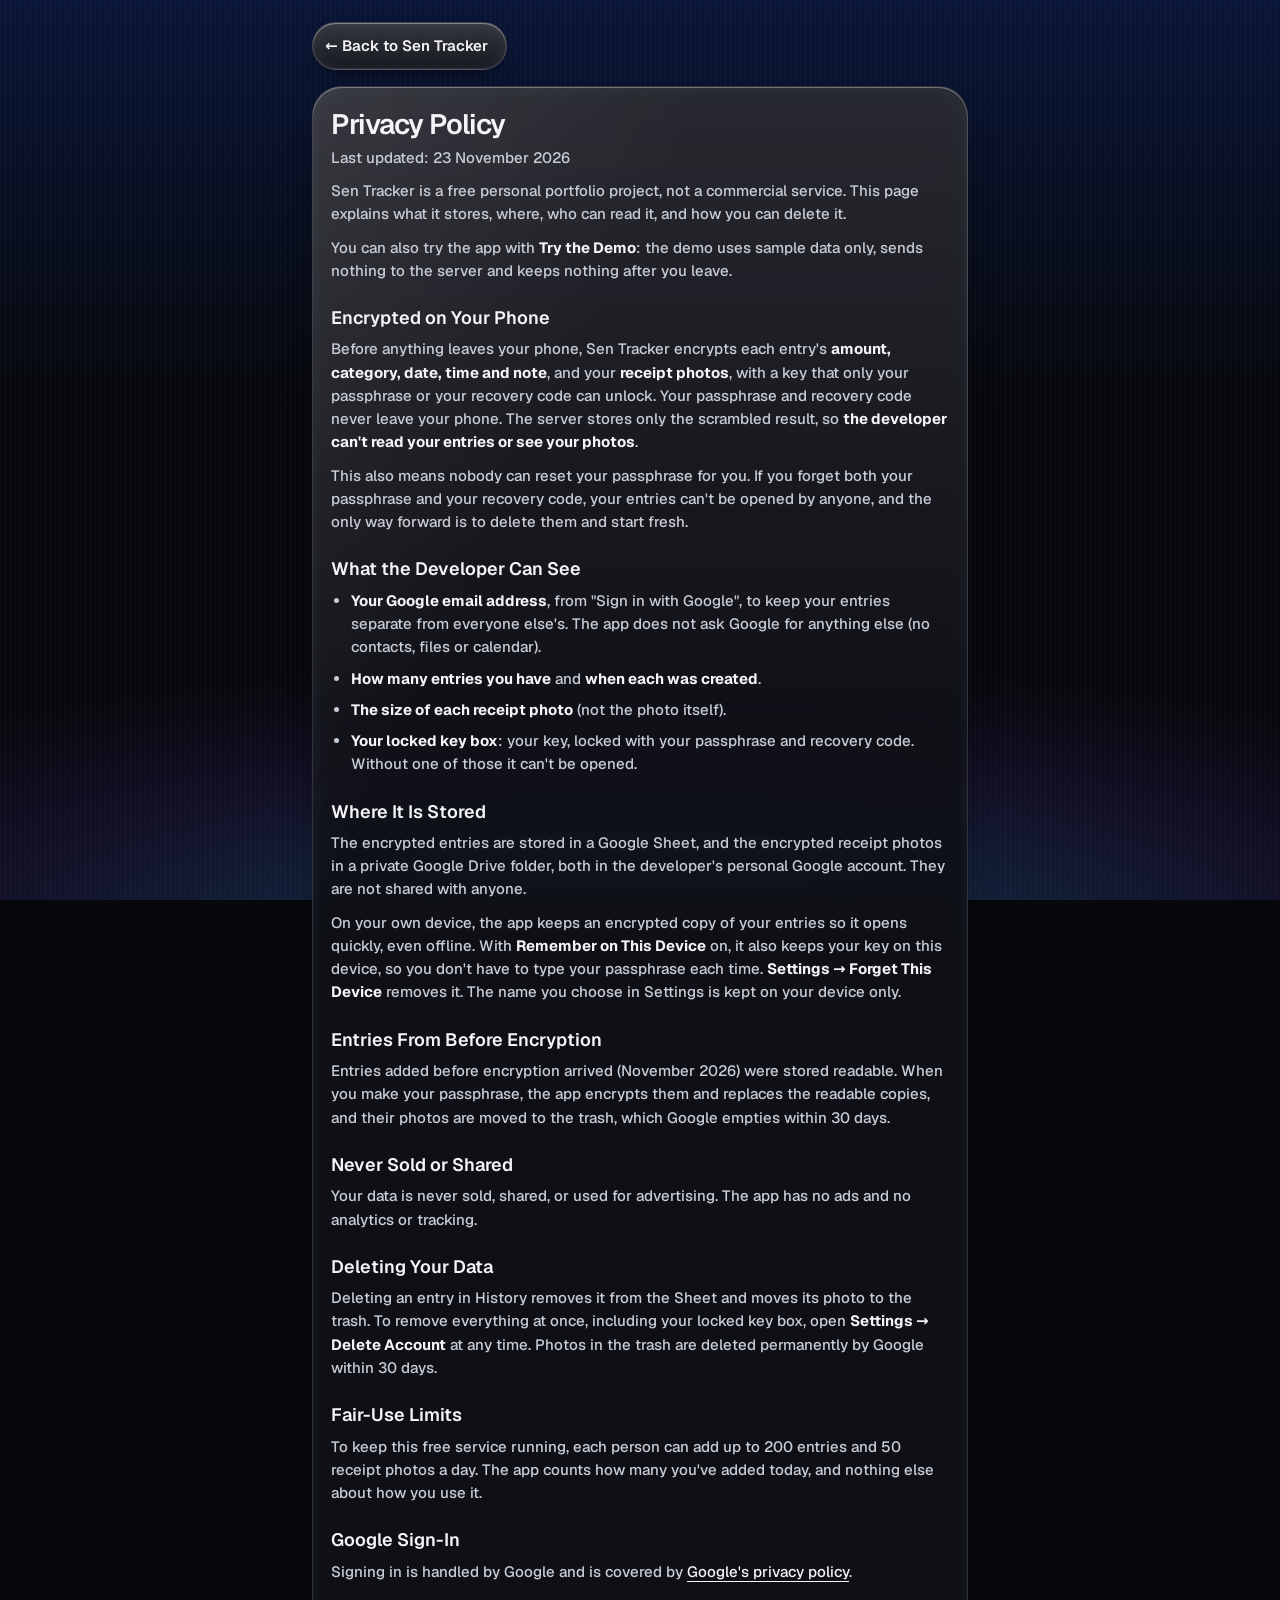
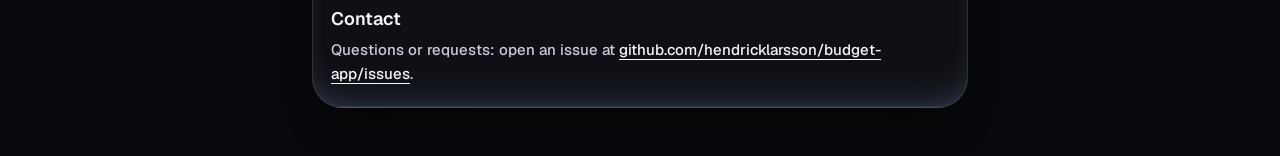
==== commit 80ec452c: "Layouts v9: dark redesign and end-to-end encryption Entries (amount, category, date, time, note) and" ====
--- a/privacy.html
+++ b/privacy.html
@@ -4,68 +4,89 @@
   <meta charset="utf-8">
   <meta name="viewport" content="width=device-width, initial-scale=1">
   <title>Privacy Policy · Sen Tracker</title>
+  <meta name="theme-color" content="#07080b">
   <link rel="stylesheet" href="style.css">
   <link rel="icon" href="icons/icon-192.png">
 </head>
-<body data-mesh="bloom">
+<body data-wash="vault">
   <div class="mesh" aria-hidden="true"></div>
   <!-- Google requires a privacy policy link before the sign-in can be
        published to everyone. Keep this page true: update it if the app
        starts collecting anything new. -->
   <main class="page">
-    <p><a class="btn btn-secondary btn-small" href="./">← Back to Sen Tracker</a></p>
-    <div class="panel" style="margin-top:20px">
+    <p><a class="btn btn-secondary btn-back" href="./">← Back to Sen Tracker</a></p>
+    <div class="card">
     <h1>Privacy Policy</h1>
-    <p class="muted">Last updated: 22 November 2026</p>
+    <p>Last updated: 23 November 2026</p>
+
+    <p>
+      Sen Tracker is a free personal portfolio project, not a commercial
+      service. This page explains what it stores, where, who can read it, and
+      how you can delete it.
+    </p>
     <p>
       You can also try the app with <strong>Try the Demo</strong>: the demo uses
       sample data only, sends nothing to the server and keeps nothing after you leave.
     </p>
 
+    <h2>Encrypted on Your Phone</h2>
     <p>
-      Sen Tracker is a free personal portfolio project, not a commercial
-      service. This page explains what it stores, where, and how you can
-      delete it.
+      Before anything leaves your phone, Sen Tracker encrypts each entry's
+      <strong>amount, category, date, time and note</strong>, and your
+      <strong>receipt photos</strong>, with a key that only your passphrase or
+      your recovery code can unlock. Your passphrase and recovery code never
+      leave your phone. The server stores only the scrambled result, so
+      <strong>the developer can't read your entries or see your photos</strong>.
+    </p>
+    <p>
+      This also means nobody can reset your passphrase for you. If you forget
+      both your passphrase and your recovery code, your entries can't be
+      opened by anyone, and the only way forward is to delete them and start
+      fresh.
     </p>
 
-    <h2>What the App Stores</h2>
+    <h2>What the Developer Can See</h2>
     <ul>
       <li><strong>Your Google email address</strong>, from "Sign in with Google", to keep your entries separate from everyone else's. The app does not ask Google for anything else (no contacts, files or calendar).</li>
-      <li><strong>The expenses you enter</strong>: amount, category, date and time, and note.</li>
-      <li><strong>The name you choose in Settings</strong>, if you change it. It is kept on your device only, for your statements.</li>
-      <li><strong>Receipt photos</strong>, if you add them. Photos are shrunk on your device before upload.</li>
+      <li><strong>How many entries you have</strong> and <strong>when each was created</strong>.</li>
+      <li><strong>The size of each receipt photo</strong> (not the photo itself).</li>
+      <li><strong>Your locked key box</strong>: your key, locked with your passphrase and recovery code. Without one of those it can't be opened.</li>
     </ul>
 
     <h2>Where It Is Stored</h2>
     <p>
-      Your entries are stored in a Google Sheet, and your receipt photos in a
-      private Google Drive folder, both in the developer's personal Google
-      account. They are not shared with anyone.
+      The encrypted entries are stored in a Google Sheet, and the encrypted
+      receipt photos in a private Google Drive folder, both in the developer's
+      personal Google account. They are not shared with anyone.
     </p>
     <p>
-      On your own device, the app keeps a copy of your entries and your
-      sign-in so it opens quickly. Signing out removes them from the device.
+      On your own device, the app keeps an encrypted copy of your entries so it
+      opens quickly, even offline. With <strong>Remember on This Device</strong>
+      on, it also keeps your key on this device, so you don't have to type your
+      passphrase each time. <strong>Settings → Forget This Device</strong>
+      removes it. The name you choose in Settings is kept on your device only.
     </p>
 
-    <h2>Who Can See It</h2>
+    <h2>Entries From Before Encryption</h2>
     <p>
-      In the app, only you can see your data: every request is checked
-      against your Google sign-in, and you only ever get your own entries
-      back. As the owner of the Sheet and Drive folder, the developer can
-      technically see the stored data, and only looks at it when needed to
-      fix a problem.
+      Entries added before encryption arrived (November 2026) were stored
+      readable. When you make your passphrase, the app encrypts them and
+      replaces the readable copies, and their photos are moved to the trash,
+      which Google empties within 30 days.
     </p>
+
+    <h2>Never Sold or Shared</h2>
     <p>
-      Your data is never sold, shared, or used for advertising. The app has
-      no ads and no analytics or tracking.
+      Your data is never sold, shared, or used for advertising. The app has no
+      ads and no analytics or tracking.
     </p>
 
     <h2>Deleting Your Data</h2>
     <p>
       Deleting an entry in History removes it from the Sheet and moves its
-      receipt photo to the trash. To remove everything at once, open
-      <strong>Settings → Delete my data</strong> at any time. Photos in the
-      trash are deleted permanently by Google within 30 days.
+      photo to the trash. To remove everything at once, including your locked
+      key box, open <strong>Settings → Delete Account</strong> at any time.
+      Photos in the trash are deleted permanently by Google within 30 days.
     </p>
 
     <h2>Fair-Use Limits</h2>
--- a/style.css
+++ b/style.css
@@ -1,20 +1,22 @@
-/* style.css — the Sen Tracker look ("Aurora" style, design system v1, layouts v3).
+/* style.css — the Sen Tracker look (layouts v9: dark, glowing, glass).
  *
  * How it's organised:
- *   1. Tokens: every colour, size and shadow from the design system, as
+ *   1. Tokens: colours, surfaces and shadows from the v9 design, as
  *      variables. Change a value here and it changes everywhere.
- *   2. Base: font, page, mesh backgrounds, focus ring.
- *   3. Building blocks: headings, glass cards, white panels, buttons, chips,
- *      inputs, list rows, banners, toast, sheets, navigation.
- *   4. Screens: Sign In, Overview, Add/Edit, History, Settings, viewer.
+ *   2. Base: fonts, page, the coloured "wash" behind each screen, focus ring.
+ *   3. Building blocks: titles, cards, buttons, inputs, chips, list rows,
+ *      notices, toast, sheets, tab bar.
+ *   4. Screens: Sign In, passphrase and recovery screens, Overview, Add/Edit,
+ *      History, Settings, What the Developer Can See, receipt viewer.
  *
- * Rules from the design system that shape this file:
- *   - Text is always solid ink or muted grey, never see-through.
- *   - Only one raised black (primary) button in view per screen.
+ * Rules from the design that shape this file:
+ *   - Text always sits on a nearly solid dark surface (cards are 94% solid),
+ *     so its contrast never depends on the glow behind it.
+ *   - Only one pastel (primary) button in view per screen.
  *   - Touch targets are at least 44 × 44.
- *   - Category colour is never used alone: it always sits next to a label.
- *   - Every control shows a 2px dark ring with a 2px gap when reached by keyboard.
- *   - Light mode only for now.
+ *   - Category colour never works alone: there's always a name beside it.
+ *   - Every control shows a 3px white ring when reached by keyboard.
+ *   - Dotted (Doto) numerals only for big read-only totals, 30px or larger.
  */
 
 /* ===================================================================
@@ -22,121 +24,70 @@
    =================================================================== */
 
 :root {
-  color-scheme: light;
-
-  /* Core colours (contrast against white in brackets) */
-  --ink: #0b0d12;          /* 19.6:1 — text, primary */
-  --muted: #565b66;        /* 6.6:1 — second heading line */
-  --muted-2: #4b505b;      /* 7.9:1 — captions */
-  --faint: #8a8f99;        /* 3.3:1 — input borders, disabled (not for text) */
-  --placeholder: #62666f;  /* 5.8:1 — empty fields like "Add a note" */
-  --slate: #3d4a7a;        /* second heading line on the Sky mesh */
-  --line: #eef0f3;         /* dividers inside panels */
-  --base: #f4f5f8;         /* under every mesh */
-  --panel: #ffffff;        /* lists, amounts, inputs */
-
-  /* Status */
-  --danger: #b42318;
-  --danger-surface: #ffecea;
-  --danger-border: #f2b8b2;
-  --warning-surface: #fff4d6;
-  --warning-ink: #5c3d00;
-  --warning-border: #e8c97a;
-  --success: #1f6b35;
-  --success-surface: #e3f4e7;
-  --neutral-surface: #eef0f3;
-  --lime: #c4ef3e;         /* only on dark backgrounds */
-  --selected: #f3f2ff;     /* chosen rows in History's edit mode */
-
-  /* Categories: for icons, dots and chart fills, always beside a label.
-     The "tile" colour is the category at 10% on white. */
-  --food: #d9541e;          --food-tile: #fbeee9;
-  --transport: #2b8a46;     --transport-tile: #eaf3ec;
-  --bills: #6247d8;         --bills-tile: #efedfb;
-  --shopping: #cf3784;      --shopping-tile: #faebf3;
-  --health: #0b8698;        --health-tile: #e7f3f5;
-  --entertainment: #9c6f00; --entertainment-tile: #f5f1e6;
-  --other: #5d6472;         --other-tile: #eff0f1;
-
-  /* Radius */
-  --r-check: 9px;
-  --r-inner: 12px;   /* icon tiles */
-  --r-input: 16px;
-  --r-panel: 18px;   /* white panels */
-  --r-card: 24px;    /* glass cards */
-  --r-sheet: 32px;   /* dialogs */
-
-  /* Surfaces */
-  --glass-bg: rgba(255, 255, 255, 0.55);
-  --glass-blur: blur(22px) saturate(160%);
-  --glass-border: 1px solid rgba(255, 255, 255, 0.85);
-  --glass-shadow: inset 0 1px 0 rgba(255, 255, 255, 0.9), 0 16px 36px -18px rgba(20, 24, 60, 0.35);
-  --panel-shadow: 0 1px 2px rgba(20, 24, 60, 0.06), 0 8px 20px -12px rgba(20, 24, 60, 0.2);
-  --pill-bg: rgba(255, 255, 255, 0.72);
-  --pill-border: 1px solid rgba(11, 13, 18, 0.14);
-  --pill-shadow: inset 0 1px 0 #fff, 0 6px 14px -8px rgba(20, 24, 60, 0.3);
-
-  /* Buttons */
-  --primary-bg: linear-gradient(180deg, #2b2e37 0%, #0b0d12 65%);
-  --primary-shadow: inset 0 1px 0 rgba(255, 255, 255, 0.22), 0 14px 26px -10px rgba(11, 13, 18, 0.55);
-  --danger-bg: linear-gradient(180deg, #d2393c 0%, #a51f17 70%);
-  --danger-shadow: inset 0 1px 0 rgba(255, 255, 255, 0.25), 0 14px 26px -10px rgba(165, 31, 23, 0.55);
+  color-scheme: dark;
+
+  /* Text (contrast on the #101117 card in brackets) */
+  --ink: #f4f5f8;          /* 17:1 — main text */
+  --label: #e6e7ee;        /* 15:1 — field labels */
+  --muted: #c9ccd8;        /* 12:1 — second lines, help text */
+  --faint: #a6a9b4;        /* 8:1 — captions, weekday names */
+  --dim: #b4b7c2;          /* disabled text */
+  --pink: #ffb3dd;         /* links like See All, the caret, today's mark */
+  --error: #ffb3b3;        /* error text, 10:1 */
+  --error-line: #ff8a8a;   /* error borders */
+  --success: #8dffcb;
+  --req: #ff9b9b;          /* the red asterisk */
+
+  --bg: #07080b;
+  --line: rgba(255, 255, 255, 0.06);
+
+  /* The pastel primary: lilac → pink → peach, with a glossy top */
+  --pastel: linear-gradient(180deg, rgba(255, 255, 255, 0.6) 0, rgba(255, 255, 255, 0) 55%),
+            linear-gradient(105deg, #cbbaff 0, #ffa8d8 52%, #ffc89c 100%);
+  --pastel-shadow: inset 0 1px 0 rgba(255, 255, 255, 0.8), inset 0 -6px 12px -4px rgba(150, 60, 140, 0.3),
+                   0 0 28px -6px rgba(255, 160, 215, 0.6);
+
+  /* Cards: 94% solid dark glass with a soft sheen */
+  --card-bg: linear-gradient(115deg, rgba(255, 255, 255, 0.08) 0, rgba(255, 255, 255, 0) 28%),
+             linear-gradient(180deg, rgba(255, 255, 255, 0.1) 0, rgba(255, 255, 255, 0) 40%),
+             rgba(16, 17, 23, 0.94);
+  --card-border: 1px solid rgba(255, 255, 255, 0.14);
+  --card-shadow: inset 0 1px 0 rgba(255, 255, 255, 0.34), inset 0 -1px 0 rgba(255, 255, 255, 0.07),
+                 inset 0 0 22px rgba(190, 215, 255, 0.06), inset 0 -30px 40px -30px rgba(160, 190, 255, 0.22),
+                 0 24px 48px -28px rgba(0, 0, 0, 0.9);
+
+  /* Secondary pills (Period, Back, Edit, Copy…) */
+  --pill-bg: linear-gradient(180deg, rgba(255, 255, 255, 0.16) 0, rgba(255, 255, 255, 0.04) 100%), rgba(16, 17, 23, 0.9);
+  --pill-border: 1px solid rgba(255, 255, 255, 0.16);
+  --pill-shadow: inset 0 1px 0 rgba(255, 255, 255, 0.38), inset 0 -1px 0 rgba(255, 255, 255, 0.08),
+                 inset 0 0 12px rgba(190, 215, 255, 0.08), 0 8px 20px -10px rgba(0, 0, 0, 0.8);
+
+  /* Inner boxes inside cards */
+  --inset-bg: rgba(255, 255, 255, 0.05);
+  --inset-border: 1px solid rgba(255, 255, 255, 0.06);
 
   /* Layout */
-  --side: 18px;       /* headings */
-  --card-side: 12px;  /* cards are wider than the text above them */
-  --nav-height: 56px;
-  --nav-space: calc(var(--nav-height) + 40px + env(safe-area-inset-bottom)); /* 96px clear */
   --max-width: 440px;
-
-  /* Mesh backgrounds: soft radial gradients over a pale base.
-     Text never sits on the bright parts; it goes on glass or a panel. */
-  --mesh-sunrise:
-    radial-gradient(70% 45% at 100% 30%, #fff27a 0, transparent 70%),
-    radial-gradient(70% 45% at 0% 60%, #ff9ad8 0, transparent 70%),
-    radial-gradient(60% 40% at 100% 78%, #ffb36b 0, transparent 70%),
-    radial-gradient(80% 35% at 50% 100%, #d8f56a 0, transparent 70%),
-    radial-gradient(40% 25% at 35% 45%, #ffffff 0, transparent 70%),
-    #fbfaf7;
-  --mesh-sky:
-    radial-gradient(480px 380px at 10% -40px, #8cc2ff 0, transparent 70%),
-    radial-gradient(420px 360px at 100% 40px, #bdb2ff 0, transparent 70%),
-    radial-gradient(380px 320px at 100% 70%, #ffd3ea 0, transparent 70%),
-    radial-gradient(400px 340px at 0% 100%, #dff7b8 0, transparent 70%),
-    #f4f5f8;
-  --mesh-bloom:
-    radial-gradient(420px 360px at 0% 0%, #ffcfb8 0, transparent 70%),
-    radial-gradient(420px 360px at 100% 80px, #d9c9ff 0, transparent 70%),
-    radial-gradient(380px 340px at 100% 100%, #ffc4e4 0, transparent 70%),
-    radial-gradient(360px 320px at 0% 85%, #c9e6ff 0, transparent 70%),
-    #f6f4f7;
-  --mesh-lime:
-    radial-gradient(420px 340px at 100% 0%, #e3f78f 0, transparent 70%),
-    radial-gradient(400px 340px at 0% 60px, #a9d4ff 0, transparent 70%),
-    radial-gradient(380px 340px at 100% 80%, #ffd6c2 0, transparent 70%),
-    radial-gradient(360px 300px at 0% 100%, #e2d6ff 0, transparent 70%),
-    #f4f5f7;
-  --mesh-night:
-    radial-gradient(420px 360px at 0% 0%, #1f2f9e 0, transparent 70%),
-    radial-gradient(420px 360px at 100% 100%, #5a2a8e 0, transparent 70%),
-    #070a1a;
-  --mesh-icon:
-    radial-gradient(70% 70% at 100% 0%, #fff27a 0, transparent 70%),
-    radial-gradient(80% 80% at 0% 60%, #ff8fd8 0, transparent 70%),
-    radial-gradient(70% 70% at 100% 100%, #ffb36b 0, transparent 70%),
-    radial-gradient(60% 50% at 30% 100%, #d8f56a 0, transparent 70%),
-    #fff6ea;
-  --sheet-bg:
-    radial-gradient(300px 180px at 0% 0%, rgba(191, 227, 255, 0.9) 0, transparent 70%),
-    radial-gradient(300px 180px at 100% 0%, rgba(255, 208, 232, 0.85) 0, transparent 70%),
-    rgba(255, 255, 255, 0.84);
-}
+  --nav-space: calc(124px + env(safe-area-inset-bottom));
+}
+
+/* Category colours. --c is the strong colour (dots, borders, glows), --c2
+   the light one (text and icons on dark). --a/--b/--z/--dark paint the big
+   glowing tiles in "Where It Went", and --rim is their glowing edge. */
+[data-cat="Food"]          { --c: #ff7a45; --c2: #ffc9a8; --dark: #1a0504; --a: #e8301c; --b: #ff3d1c; --m: #ff6a24; --z: #ffa04a; --rim: #ff8a5a; --t2: #ffd2b8; }
+[data-cat="Transport"]     { --c: #3fb6ff; --c2: #bfe6ff; --dark: #030a1e; --a: #1a4ad8; --b: #2a6aff; --m: #4a9aff; --z: #a8d8ff; --rim: #8ab8ff; --t2: #cfe9ff; }
+[data-cat="Bills"]         { --c: #8b6cff; --c2: #d6caff; --dark: #0c0620; --a: #4a2ad8; --b: #6a3cff; --m: #9a6cff; --z: #d0b8ff; --rim: #d8c8ff; --t2: #e2d8ff; }
+[data-cat="Shopping"]      { --c: #ff5fae; --c2: #ffc6e2; --dark: #1a0410; --a: #d81c5a; --b: #ff2d6a; --m: #ff5a9a; --z: #ffa8cc; --rim: #ff8ab0; --t2: #ffc6e2; }
+[data-cat="Health"]        { --c: #43e0a0; --c2: #bff7de; --dark: #021204; --a: #1a9a2a; --b: #2ad41a; --m: #5cff2a; --z: #c8ff7a; --rim: #9aff7a; --t2: #bff7de; }
+[data-cat="Entertainment"] { --c: #ffc23d; --c2: #ffe7a8; --dark: #0e1202; --a: #8ab81a; --b: #b8e02a; --m: #d8f53c; --z: #f6ff9a; --rim: #efff9a; --t2: #ffe7a8; }
+[data-cat="Other"]         { --c: #9aa6c4; --c2: #dfe4f0; --dark: #06080e; --a: #3a4a6a; --b: #4a5a7a; --m: #7a8aaa; --z: #c8d4f0; --rim: #c8d4f0; --t2: #dfe4f0; }
 
 /* ===================================================================
    2. Base
    =================================================================== */
 
-/* Geist, stored in the app so it works offline. Licence: fonts/OFL.txt */
+/* Geist for text, Doto for the dotted display totals. Both stored in the app
+   so it works offline. Licence: fonts/OFL.txt */
 @font-face {
   font-family: "Geist";
   font-style: normal;
@@ -153,20 +104,28 @@
   src: url("fonts/Geist-latin-ext.woff2") format("woff2");
   unicode-range: U+0100-02BA, U+02BD-02C5, U+02C7-02CC, U+02CE-02D7, U+02DD-02FF, U+1D00-1DBF, U+1E00-1E9F, U+1EF2-1EFF, U+2020, U+20A0-20AB, U+20AD-20C4, U+2113, U+2C60-2C7F, U+A720-A7FF;
 }
+@font-face {
+  font-family: "Doto";
+  font-style: normal;
+  font-weight: 500 900;
+  font-display: swap;
+  src: url("fonts/Doto-latin.woff2") format("woff2");
+  unicode-range: U+0000-00FF, U+2000-206F;
+}
 
 * { box-sizing: border-box; }
 
-/* Keep 96px clear at the bottom when scrolling to a focused control,
-   so the tab bar never hides it. */
-html { -webkit-text-size-adjust: 100%; scroll-padding-bottom: 96px; }
+/* Keep space at the bottom when scrolling to a focused control, so the tab
+   bar never hides it. */
+html { -webkit-text-size-adjust: 100%; scroll-padding-bottom: 130px; }
 
 body {
   margin: 0;
   min-height: 100vh;
   min-height: 100dvh;
-  background: var(--base);
+  background: var(--bg);
   color: var(--ink);
-  font: 500 14px/21px "Geist", system-ui, -apple-system, "Segoe UI", Roboto, sans-serif;
+  font: 500 15px/1.4 "Geist", system-ui, -apple-system, "Segoe UI", Roboto, sans-serif;
   -webkit-font-smoothing: antialiased;
 }
 
@@ -174,16 +133,19 @@
 [hidden] { display: none !important; }
 
 h1, h2, h3, p { margin: 0; }
-a { color: var(--ink); text-underline-offset: 3px; }
+a { color: var(--ink); text-underline-offset: 4px; }
 button, input, select { font: inherit; color: inherit; }
 button { cursor: pointer; }
 img { max-width: 100%; }
+ul { margin: 0; padding: 0; list-style: none; }
 
 /* Amounts line up in columns: every digit is the same width. */
 .amount, .tabular { font-variant-numeric: tabular-nums; }
-
-/* Keyboard focus: a 2px dark ring with a 2px gap, on every control. */
-:focus-visible { outline: 2px solid var(--ink); outline-offset: 2px; }
+/* The dotted display font, for big read-only totals only. */
+.dots { font-family: "Doto", "Geist", monospace; font-weight: 900; font-variant-numeric: tabular-nums; }
+
+/* Keyboard focus: a 3px white ring with a 2px gap, on every control. */
+:focus-visible { outline: 3px solid #fff; outline-offset: 2px; }
 
 /* Hidden from the eye, still read by screen readers. */
 .visually-hidden {
@@ -194,19 +156,55 @@
   white-space: nowrap;
 }
 
-/* The mesh: a fixed layer behind everything. body[data-mesh] picks which. */
+/* The wash: a fixed layer behind everything. The top of each screen is
+   tinted (so titles always sit on dark), the bottom glows softly, and 1px
+   hairlines at 2.4% white run across it all. body[data-wash] picks the
+   colours; on Add/Edit they follow the chosen category. */
 .mesh {
   position: fixed;
   inset: 0;
   z-index: -1;
-  background: var(--mesh-sky);
-}
-body[data-mesh="sunrise"] .mesh { background: var(--mesh-sunrise); }
-body[data-mesh="sky"] .mesh { background: var(--mesh-sky); }
-body[data-mesh="bloom"] .mesh { background: var(--mesh-bloom); }
-body[data-mesh="lime"] .mesh { background: var(--mesh-lime); }
-
-/* Respect "reduce motion": no transitions at all. */
+  --top: #1a0f3a;
+  --g1: rgba(255, 179, 107, 0.25);
+  --g2: rgba(255, 79, 154, 0.18);
+  --g3: rgba(122, 77, 255, 0.1);
+  background:
+    repeating-linear-gradient(90deg, rgba(255, 255, 255, 0.024) 0 1px, transparent 1px 5px),
+    linear-gradient(180deg, var(--top) 0, rgba(7, 8, 11, 0) 46%),
+    radial-gradient(120% 42% at 50% 104%, var(--g1) 0, var(--g2) 24%, var(--g3) 48%, transparent 74%),
+    var(--bg);
+}
+body[data-wash="history"] .mesh { --top: #06202a; --g1: rgba(125, 255, 176, 0.25); --g2: rgba(43, 212, 200, 0.18); --g3: rgba(61, 107, 255, 0.1); }
+body[data-wash="settings"] .mesh { --top: #2a0f10; --g1: rgba(255, 211, 107, 0.25); --g2: rgba(255, 122, 61, 0.18); --g3: rgba(226, 54, 95, 0.1); }
+body[data-wash="vault"] .mesh { --top: #0a1638; --g1: rgba(143, 240, 255, 0.25); --g2: rgba(61, 139, 255, 0.18); --g3: rgba(122, 61, 255, 0.1); }
+body[data-wash="signin"] .mesh { --top: #140c35; --g1: rgba(255, 154, 224, 0.25); --g2: rgba(176, 108, 255, 0.18); --g3: rgba(61, 75, 255, 0.1); }
+body[data-wash="new"] .mesh { --top: #0d2214; --g1: rgba(232, 255, 107, 0.25); --g2: rgba(123, 224, 90, 0.18); --g3: rgba(31, 181, 160, 0.1); }
+/* Notices (demo, offline sign-in, errors), success and delete use a tilted
+   band of light instead of the round glow. */
+body[data-wash="amber"] .mesh,
+body[data-wash="success"] .mesh,
+body[data-wash="delete"] .mesh {
+  background:
+    repeating-linear-gradient(90deg, rgba(255, 255, 255, 0.024) 0 1px, transparent 1px 5px),
+    linear-gradient(180deg, var(--top) 0, rgba(7, 8, 11, 0) 46%),
+    linear-gradient(var(--tilt, 0deg), var(--g1) 0, var(--g2) 16%, var(--g3) 32%, transparent 52%),
+    var(--bg);
+}
+body[data-wash="amber"] .mesh { --top: #2a1a06; --g1: rgba(255, 224, 138, 0.25); --g2: rgba(255, 176, 58, 0.18); --g3: rgba(255, 106, 61, 0.1); --tilt: 8deg; }
+body[data-wash="success"] .mesh { --top: #06202a; --g1: rgba(125, 255, 176, 0.25); --g2: rgba(43, 212, 200, 0.18); --g3: rgba(61, 107, 255, 0.1); }
+body[data-wash="delete"] .mesh { --top: #2a0a12; --g1: rgba(255, 176, 160, 0.25); --g2: rgba(255, 79, 95, 0.18); --g3: rgba(163, 22, 74, 0.1); --tilt: 6deg; }
+/* Add and Edit: the wash takes on the chosen category's colour. */
+body[data-wash="form"] .mesh {
+  background:
+    repeating-linear-gradient(90deg, rgba(255, 255, 255, 0.024) 0 1px, transparent 1px 5px),
+    linear-gradient(180deg, color-mix(in srgb, var(--c) 19%, transparent) 0, rgba(7, 8, 11, 0) 46%),
+    radial-gradient(120% 42% at 50% 104%, color-mix(in srgb, var(--c2) 25%, transparent) 0,
+      color-mix(in srgb, var(--c) 18%, transparent) 24%, color-mix(in srgb, var(--c) 10%, transparent) 48%, transparent 74%),
+    var(--bg);
+}
+body[data-wash="form-error"] .mesh { --top: #2a0a0a; --g1: rgba(255, 160, 160, 0.25); --g2: rgba(255, 90, 90, 0.18); --g3: rgba(163, 22, 50, 0.1); }
+
+/* "Reduce motion": no transitions or animations at all. */
 @media (prefers-reduced-motion: reduce) {
   * { transition: none !important; animation: none !important; }
 }
@@ -215,21 +213,38 @@
    3. Building blocks
    =================================================================== */
 
-/* ---------- Headings: two lines, ink then muted ---------- */
+/* ---------- Titles: two lines, the second fades from a tint to peach ---------- */
 
 .title {
-  font-size: 26px;
-  line-height: 1.06;
+  font-size: 30px;
+  line-height: 1.15;
   font-weight: 600;
-  letter-spacing: -0.035em;
-}
-.title .sub { display: block; color: var(--muted); }
-body[data-mesh="sky"] .title .sub { color: var(--slate); }
-.sheet-title { font-size: 22px; line-height: 1.06; font-weight: 600; letter-spacing: -0.035em; }
-.sheet-title .sub { display: block; color: var(--muted); }
-.section-title { font-size: 16px; line-height: 20px; font-weight: 600; letter-spacing: -0.02em; }
-.caption { font-size: 14px; line-height: 20px; color: var(--muted-2); }
-.muted { color: var(--muted); }
+  letter-spacing: -0.04em;
+}
+.title .sub, .sheet-title .sub {
+  display: block;
+  /* The second line's gradient starts from the screen's tint. Every stop is
+     a light colour on the dark top of the screen (10:1 or better). */
+  background: linear-gradient(90deg, var(--sub-from, #d2c6ff) 0, #ffd3ad 100%);
+  -webkit-background-clip: text;
+  background-clip: text;
+  color: transparent;
+}
+body[data-wash="history"] { --sub-from: #9fe0ff; }
+body[data-wash="settings"] { --sub-from: #ffe7a8; }
+body[data-wash="vault"], body[data-wash="success"] { --sub-from: #8fd8ff; }
+body[data-wash="signin"] { --sub-from: #ffc6e8; }
+body[data-wash="amber"] { --sub-from: #ffe7a8; }
+body[data-wash="new"] { --sub-from: #d8ff9a; }
+.title .sub.plain { background: none; color: var(--muted); }
+/* Without gradient text support, the second line is plain light grey. */
+@supports not ((-webkit-background-clip: text) or (background-clip: text)) {
+  .title .sub, .sheet-title .sub { background: none; color: var(--muted); }
+}
+.section-title { font-size: 18px; line-height: 1.2; font-weight: 600; letter-spacing: -0.02em; }
+.lede { font-size: 16px; line-height: 1.45; color: var(--muted); text-wrap: pretty; }
+.caption { font-size: 14px; line-height: 1.4; color: var(--faint); }
+.help { font-size: 14px; line-height: 1.4; color: var(--muted); }
 
 /* Screen header: title on the left, an optional pill button on the right. */
 .screen-head {
@@ -237,42 +252,27 @@
   justify-content: space-between;
   align-items: flex-start;
   gap: 12px;
-  padding: 20px var(--side) 16px;
-}
-.screen-head .head-button { flex: none; }
-
-/* ---------- Glass card with a white panel inside ---------- */
-
-.glass {
-  background: var(--glass-bg);
-  -webkit-backdrop-filter: var(--glass-blur);
-  backdrop-filter: var(--glass-blur);
-  border: var(--glass-border);
-  box-shadow: var(--glass-shadow);
-  border-radius: var(--r-card);
-}
+  padding: calc(18px + env(safe-area-inset-top)) 20px 0;
+}
+.screen-body { display: flex; flex-direction: column; gap: 12px; padding: 16px 12px 0; }
+
+/* ---------- Cards: nearly solid dark glass ---------- */
+
 .card {
-  margin: 0 var(--card-side) 14px;
-  padding: 6px;            /* the "6px glass inset" around the white panel */
-}
-.card-head {
-  display: flex;
-  justify-content: space-between;
-  align-items: baseline;
-  gap: 12px;
-  padding: 10px 14px 10px;
-}
-.card-head .caption { font-size: 14px; }
-.panel {
-  background: var(--panel);
-  border-radius: var(--r-panel);
-  box-shadow: var(--panel-shadow);
-  overflow: hidden;
-}
-
-/* Without backdrop-filter, glass becomes nearly white; text still passes. */
-@supports not ((backdrop-filter: blur(1px)) or (-webkit-backdrop-filter: blur(1px))) {
-  .glass { background: rgba(255, 255, 255, 0.8); }
+  border-radius: 30px;
+  background: var(--card-bg);
+  border: var(--card-border);
+  box-shadow: var(--card-shadow);
+  -webkit-backdrop-filter: blur(24px) saturate(180%);
+  backdrop-filter: blur(24px) saturate(180%);
+}
+.card-pad { padding: 18px 16px 14px; display: flex; flex-direction: column; gap: 12px; }
+.card-head { display: flex; justify-content: space-between; align-items: baseline; gap: 12px; padding: 0 10px; }
+.inset {
+  padding: 14px;
+  border-radius: 22px;
+  background: var(--inset-bg);
+  border: var(--inset-border);
 }
 
 /* ---------- Buttons ---------- */
@@ -282,364 +282,405 @@
   align-items: center;
   justify-content: center;
   gap: 8px;
-  height: 48px;
-  padding: 0 20px;
-  border-radius: 24px;
-  border: none;
-  font-size: 15px;
-  line-height: 20px;
+  height: 52px;
+  padding: 0 22px;
+  border-radius: 28px;
+  border: 1px solid transparent;
+  font-size: 16px;
+  line-height: 1.2;
   font-weight: 600;
   text-decoration: none;
   white-space: nowrap;
-  transition: transform 0.1s;
-}
-.btn:active:not(:disabled) { transform: scale(0.97); }
+  color: var(--ink);
+  background: none;
+  transition: transform 0.12s;
+}
+.btn:active:not(:disabled) { transform: scale(0.96); }
 .btn-block { width: 100%; }
-
-/* Primary: the one raised black button per screen. */
-.btn-primary { background: var(--primary-bg); color: #fff; box-shadow: var(--primary-shadow); }
-/* Secondary: a glass pill. */
+/* Primary: the one pastel button per screen. Dark text on pastel (13:1). */
+.btn-primary { background: var(--pastel); border-color: rgba(255, 255, 255, 0.5); color: #0b0c0f; box-shadow: var(--pastel-shadow); }
+/* Secondary: a dark glass pill. */
 .btn-secondary {
-  background: var(--pill-bg);
-  -webkit-backdrop-filter: blur(12px);
-  backdrop-filter: blur(12px);
-  border: var(--pill-border);
-  box-shadow: var(--pill-shadow);
-  color: var(--ink);
-}
-/* Destructive: red primary only after a confirmation step; red-text glass otherwise. */
-.btn-danger { background: var(--danger-bg); color: #fff; box-shadow: var(--danger-shadow); }
-.btn-secondary.is-danger { color: var(--danger); }
-/* Disabled: dashed, so it never looks pressable. The label says why. */
-.btn:disabled {
-  background: rgba(255, 255, 255, 0.45);
-  border: 1px dashed var(--faint);
-  color: #5f636c;
-  box-shadow: none;
-  cursor: default;
-}
-/* Sizes */
-.btn-small { height: 44px; padding: 0 14px; border-radius: 22px; font-size: 14px; gap: 6px; }
-.btn-icon { width: 44px; height: 44px; padding: 0; border-radius: 50%; }
-
-/* A plain underlined word button ("Change", "See All", "Edit"). */
-.link-button {
-  background: none;
-  border: none;
-  padding: 0 10px;
-  min-height: 44px;
-  font-size: 14px;
-  font-weight: 600;
-  text-decoration: underline;
-  text-underline-offset: 3px;
-  color: var(--ink);
-}
-/* Icon + word, no box (History's Receipt / Edit / Delete). */
-.text-action {
-  display: inline-flex;
-  align-items: center;
-  gap: 6px;
-  min-height: 44px;
-  padding: 0 8px;
-  border: none;
-  background: none;
-  font-size: 14px;
-  font-weight: 600;
-  color: var(--ink);
-}
-.text-action.is-danger { color: var(--muted-2); }
-
-/* SVG icons: stroked lines in the current text colour. */
-.icon { flex: none; fill: none; stroke: currentColor; stroke-linecap: round; stroke-linejoin: round; }
-
-/* ---------- Category chips (a radio group) ---------- */
-
-.chips { display: flex; flex-wrap: wrap; gap: 8px; }
-.chip {
-  height: 44px;
-  padding: 0 14px 0 12px;
-  border-radius: 22px;
-  display: inline-flex;
-  align-items: center;
-  gap: 8px;
-  font-size: 14px;
-  font-weight: 600;
   background: var(--pill-bg);
   border: var(--pill-border);
   box-shadow: var(--pill-shadow);
-  -webkit-backdrop-filter: blur(12px);
-  backdrop-filter: blur(12px);
-  color: var(--ink);
-}
-.chip .icon { color: var(--cat); }
-.chip[aria-checked="true"] {
-  background: var(--primary-bg);
-  border-color: transparent;
+  -webkit-backdrop-filter: blur(16px);
+  backdrop-filter: blur(16px);
+}
+/* White: Sign In With Google and Add in the tab bar. */
+.btn-white { background: linear-gradient(180deg, #fff 0, #e6e8ee 100%); border-color: #fff; color: #0b0c0f; box-shadow: inset 0 1px 0 #fff, 0 16px 30px -12px rgba(0, 0, 0, 0.8); }
+/* Delete after a confirmation: solid red with white text. */
+.btn-danger {
+  background: linear-gradient(180deg, rgba(255, 255, 255, 0.4) 0, rgba(255, 255, 255, 0) 50%), linear-gradient(180deg, #ff7a6b 0, #d9342b 100%);
+  border-color: rgba(255, 200, 200, 0.45);
   color: #fff;
-  box-shadow: var(--primary-shadow);
-}
-.chip[aria-checked="true"] .icon { color: #fff; }
-
-/* ---------- Inputs ---------- */
-
-.field-label {
-  display: flex;
-  justify-content: space-between;
-  align-items: baseline;
+  box-shadow: inset 0 1px 0 rgba(255, 255, 255, 0.6), 0 0 26px -6px rgba(255, 90, 80, 0.7);
+}
+/* Start Fresh, once DELETE is typed: coral with dark text (6:1). */
+.btn-coral {
+  background: linear-gradient(180deg, #ffb4b4 0, #ff6b6b 100%);
+  border-color: rgba(255, 255, 255, 0.4);
+  color: #1a0505;
+  box-shadow: inset 0 1px 0 rgba(255, 255, 255, 0.7), 0 0 26px -8px rgba(255, 90, 90, 0.7);
+}
+/* A red-tinted glass pill: Discard, Delete Account, Try Again in a row. */
+.btn-quiet-danger {
+  background: linear-gradient(180deg, rgba(255, 255, 255, 0.1), rgba(255, 255, 255, 0)), linear-gradient(rgba(255, 90, 90, 0.14), rgba(255, 90, 90, 0.14)), rgba(14, 14, 18, 0.9);
+  border: 1px solid rgba(255, 122, 122, 0.45);
+  color: #ffc2c2;
+}
+/* Disabled: dashed and see-through, so it never looks pressable. The label says why. */
+.btn:disabled, .btn[aria-disabled="true"] {
+  background: none;
+  border: 1.5px dashed rgba(255, 255, 255, 0.3);
+  color: var(--dim);
+  box-shadow: none;
+  cursor: default;
+}
+.btn-small { height: 44px; padding: 0 16px; border-radius: 22px; font-size: 15px; gap: 6px; }
+.btn-medium { height: 48px; padding: 0 18px; border-radius: 24px; font-size: 15px; }
+.btn-icon { width: 48px; height: 48px; padding: 0; border-radius: 50%; flex: none; }
+.btn-back { height: 48px; padding: 0 18px 0 12px; border-radius: 24px; font-size: 15px; }
+
+/* An underlined word ("Show", "See All", "Change", "Use Recovery Code Instead"). */
+.link-button {
+  display: inline-flex;
+  align-items: center;
   gap: 6px;
+  min-height: 44px;
+  padding: 0 12px;
+  border: none;
+  background: none;
   font-size: 15px;
-  line-height: 20px;
   font-weight: 600;
-  margin: 0 0 8px;
-}
-.req { color: var(--danger); font-weight: 700; }
-.text-input {
-  width: 100%;
-  height: 48px;
-  padding: 0 14px;
-  border-radius: var(--r-input);
-  border: 1.5px solid var(--faint);
-  background: var(--panel);
-  font-size: 15px;
-}
-.text-input:focus { outline: none; border: 2px solid var(--ink); padding: 0 13.5px; }
-.input-help { font-size: 14px; line-height: 20px; color: var(--muted-2); margin-top: 8px; }
-
-/* The big amount field: "RM" then the number, in a bordered box. */
-.amount-panel {
-  display: flex;
-  align-items: baseline;
-  gap: 8px;
-  padding: 10px 16px;
-  border-radius: 20px;
-  background: var(--panel);
-  border: 2px solid var(--ink);
-}
-.amount-panel.is-invalid { border-color: var(--danger); }
-.amount-panel .currency { font-size: 17px; font-weight: 600; color: var(--muted); }
-.amount-input {
-  flex: 1;
-  min-width: 0;
-  border: none;
-  background: transparent;
-  padding: 0;
-  font-size: 40px;
-  line-height: 1.05;
-  font-weight: 600;
-  letter-spacing: -0.045em;
-  font-variant-numeric: tabular-nums;
-}
-.amount-input:focus { outline: none; }
-.amount-panel:focus-within { outline: 2px solid var(--ink); outline-offset: 2px; }
-.amount-input::placeholder { color: #9a9ea7; }
-.field-error { display: flex; align-items: center; gap: 8px; color: var(--danger); font-size: 14px; font-weight: 600; margin: 10px 4px 2px; }
-.is-invalid-label { color: var(--danger); }
-
-/* A text box inside a list row, with no border of its own ("Add a note"). */
-.inline-input {
-  flex: 1;
-  min-width: 0;
-  height: 44px;
-  border: none;
-  background: transparent;
-  padding: 0;
-  font-size: 15px;
-}
-.inline-input::placeholder { color: var(--placeholder); }
-.inline-input:focus { outline: none; }
-.details-row:focus-within { box-shadow: inset 0 0 0 2px var(--ink); border-radius: 12px; }
-
-/* Checkbox (History edit mode) */
-.check {
-  flex: none;
-  width: 26px;
-  height: 26px;
-  border-radius: var(--r-check);
-  border: 2px solid var(--faint);
-  background: var(--panel);
-  display: grid;
-  place-items: center;
   color: #fff;
-}
-.check.is-on { border: none; background: var(--primary-bg); }
-
-/* ---------- List rows (inside a white panel) ---------- */
-
-.rows { list-style: none; margin: 0; padding: 0; }
-.rows > li { border-top: 1px solid var(--line); }
-.rows > li:first-child { border-top: none; }
-.rows > li.is-failed { background: #fff3f2; }
-.rows > li.is-selected { background: var(--selected); }
-.row {
-  display: flex;
-  align-items: flex-start;
-  gap: 12px;
-  min-height: 64px;
-  padding: 12px 14px;
-}
-.row-button { width: 100%; text-align: left; background: none; border: none; border-radius: 0; }
+  text-decoration: underline;
+  text-underline-offset: 4px;
+}
+.link-button.pink { color: var(--pink); }
+.link-button.coral { color: #ffb0b0; }
+.link-button.big { font-size: 16px; padding: 0; }
+
+/* SVG icons: lines in the current text colour; some have a soft fill. */
+.icon { flex: none; fill: none; stroke: currentColor; stroke-linecap: round; stroke-linejoin: round; }
+.icon .fill { fill: currentColor; stroke: none; opacity: 0.32; }
+
+/* ---------- Icon tiles (category colour) ---------- */
+
 .tile {
   flex: none;
   width: 40px;
   height: 40px;
-  border-radius: var(--r-inner);
+  border-radius: 14px;
   display: grid;
   place-items: center;
-  background: var(--tile);
-  color: var(--cat);
-}
-.row-main { flex: 1; min-width: 0; }
-.row-title { display: block; font-size: 15px; line-height: 20px; font-weight: 600; }
-.row-note { display: block; font-size: 14px; line-height: 20px; color: var(--muted); overflow-wrap: anywhere; }
-.row-amount { flex: none; font-size: 15px; line-height: 20px; font-weight: 600; font-variant-numeric: tabular-nums; }
-.row-foot {
+  color: var(--c2, var(--ink));
+  background: linear-gradient(180deg, rgba(255, 255, 255, 0.14) 0, rgba(255, 255, 255, 0) 50%),
+              linear-gradient(180deg, color-mix(in srgb, var(--c, #8b6cff) 36%, transparent) 0, color-mix(in srgb, var(--c, #8b6cff) 12%, transparent) 100%);
+  border: 1px solid color-mix(in srgb, var(--c, #8b6cff) 50%, transparent);
+  box-shadow: inset 0 1px 0 rgba(255, 255, 255, 0.25);
+}
+.tile.big { width: 44px; height: 44px; border-radius: 15px; }
+.tile.violet { --c: #8b6cff; --c2: #d6caff; }
+.tile.blue { --c: #3fb6ff; --c2: #bfe6ff; }
+.tile.green { --c: #43e0a0; --c2: #bff7de; }
+.tile.amber { --c: #ffc23d; --c2: #ffe7a8; }
+
+/* ---------- Category chips (Add Expense: a radio group) ---------- */
+
+.chips { display: flex; flex-wrap: wrap; gap: 8px; padding: 6px 4px; }
+.chip {
+  flex: none;
+  height: 48px;
+  padding: 0 16px 0 4px;
+  border-radius: 24px;
+  display: inline-flex;
+  align-items: center;
+  gap: 8px;
+  font-size: 15px;
+  font-weight: 600;
+  white-space: nowrap;
+  color: var(--c2);
+  border: 1px solid color-mix(in srgb, var(--c) 50%, transparent);
+  background: linear-gradient(180deg, rgba(255, 255, 255, 0.14) 0, rgba(255, 255, 255, 0) 50%),
+              linear-gradient(180deg, color-mix(in srgb, var(--c) 36%, transparent) 0, color-mix(in srgb, var(--c) 12%, transparent) 100%);
+  box-shadow: inset 0 1px 0 rgba(255, 255, 255, 0.18);
+}
+.chip .chip-icon {
+  width: 38px;
+  height: 38px;
+  border-radius: 19px;
+  display: grid;
+  place-items: center;
+  background: color-mix(in srgb, var(--c) 20%, transparent);
+  box-shadow: inset 0 1px 0 rgba(255, 255, 255, 0.25);
+}
+/* Chosen: filled with the category colour, a white ring and a tick. */
+.chip[aria-checked="true"] {
+  color: #0b0c0f;
+  border-color: rgba(255, 255, 255, 0.55);
+  background: linear-gradient(180deg, rgba(255, 255, 255, 0.55) 0, rgba(255, 255, 255, 0) 55%), linear-gradient(180deg, var(--c2) 0, var(--c) 100%);
+  box-shadow: 0 0 0 2px var(--bg), 0 0 0 4px rgba(255, 255, 255, 0.9), 0 0 26px -4px var(--c), inset 0 1px 0 rgba(255, 255, 255, 0.8);
+}
+.chip[aria-checked="true"] .chip-icon { background: rgba(11, 12, 15, 0.88); color: var(--c2); }
+
+/* History's filter capsules: a glowing dot and the name. */
+.filters { display: flex; gap: 8px; overflow-x: auto; padding: 16px 16px 4px; scrollbar-width: none; }
+.filters::-webkit-scrollbar { display: none; }
+.filter {
+  flex: none;
+  height: 44px;
+  padding: 0 16px;
+  border-radius: 22px;
+  display: inline-flex;
+  align-items: center;
+  gap: 8px;
+  font-size: 15px;
+  font-weight: 600;
+  color: var(--c2, var(--ink));
+  border: 1px solid color-mix(in srgb, var(--c, #fff) 50%, transparent);
+  background: linear-gradient(180deg, rgba(255, 255, 255, 0.14) 0, rgba(255, 255, 255, 0) 50%),
+              linear-gradient(180deg, color-mix(in srgb, var(--c, #fff) 36%, transparent) 0, color-mix(in srgb, var(--c, #fff) 12%, transparent) 100%);
+  box-shadow: inset 0 1px 0 rgba(255, 255, 255, 0.18);
+}
+.filter.all { --c: rgba(255, 255, 255, 0.3); color: var(--ink); background: linear-gradient(180deg, rgba(255, 255, 255, 0.14), rgba(255, 255, 255, 0.04)); border-color: rgba(255, 255, 255, 0.16); }
+.filter .dot { width: 8px; height: 8px; border-radius: 4px; background: var(--c); box-shadow: 0 0 8px var(--c); }
+.filter[aria-pressed="true"] {
+  color: #0b0c0f;
+  border-color: rgba(255, 255, 255, 0.5);
+  background: linear-gradient(180deg, rgba(255, 255, 255, 0.5) 0, rgba(255, 255, 255, 0) 55%), linear-gradient(180deg, var(--c2) 0, var(--c) 100%);
+  box-shadow: 0 0 22px -6px var(--c), inset 0 1px 0 rgba(255, 255, 255, 0.7);
+}
+.filter.all[aria-pressed="true"] { background: var(--pastel); box-shadow: 0 0 22px -6px rgba(255, 160, 215, 0.8), inset 0 1px 0 rgba(255, 255, 255, 0.7); }
+.filter[aria-pressed="true"] .dot { background: #0b0c0f; box-shadow: none; }
+
+/* ---------- Inputs ---------- */
+
+.field { display: flex; flex-direction: column; gap: 8px; }
+.field-label { font-size: 15px; font-weight: 600; }
+.req { color: var(--req); }
+.input-box {
+  position: relative;
+  height: 56px;
+  border-radius: 18px;
+  border: 1.5px solid rgba(255, 255, 255, 0.5);
+  background: rgba(0, 0, 0, 0.35);
   display: flex;
   align-items: center;
   gap: 4px;
-  flex-wrap: wrap;
-  padding: 0 8px 6px 58px;
-  margin-top: -8px;
-}
-.row-foot .grow { flex: 1; }
-.row-status { display: inline-flex; align-items: center; gap: 6px; min-height: 44px; padding: 0 8px; font-size: 14px; font-weight: 600; color: var(--muted-2); }
-.row-status.is-failed { color: var(--danger); }
+  padding: 0 4px 0 16px;
+}
+.input-box:focus-within { border: 2px solid #fff; padding-left: 15.5px; }
+.input-box.is-invalid { border: 2px solid var(--error-line); padding-left: 15.5px; }
+.input-box input {
+  flex: 1;
+  min-width: 0;
+  height: 100%;
+  border: none;
+  background: none;
+  padding: 0;
+  font-size: 17px;
+  color: var(--ink);
+}
+.input-box input:focus { outline: none; }
+.input-box input[type="password"] { font-size: 20px; letter-spacing: 0.08em; }
+.input-box input.mono, .mono { font-family: ui-monospace, Menlo, Consolas, monospace; letter-spacing: 0.08em; }
+.input-box input::placeholder { color: #8d909c; letter-spacing: normal; font-size: 16px; }
+.field-error { display: flex; gap: 8px; align-items: flex-start; font-size: 15px; line-height: 1.4; font-weight: 600; color: var(--error); }
+.field-error .icon { margin-top: 1px; }
+.field-ok { display: flex; gap: 8px; align-items: center; font-size: 15px; font-weight: 600; color: var(--success); }
+
+/* Strength: four bars and a word. */
+.strength { display: flex; align-items: center; gap: 12px; }
+.strength .bars { flex: 1; display: grid; grid-template-columns: repeat(4, 1fr); gap: 4px; }
+.strength .bars span { height: 6px; border-radius: 3px; background: rgba(255, 255, 255, 0.14); }
+.strength .bars span.on { background: var(--ink); }
+.strength .word { font-size: 14px; font-weight: 600; white-space: nowrap; }
+
+/* A switch (Remember on This Device). */
+.toggle-row { display: flex; align-items: center; gap: 16px; min-height: 60px; padding: 16px; border-radius: 22px; background: var(--inset-bg); border: 1px solid rgba(255, 255, 255, 0.08); }
+.toggle-row .grow { flex: 1; display: flex; flex-direction: column; gap: 4px; }
+.toggle-row .state { font-size: 14px; font-weight: 600; color: var(--muted); }
+.switch {
+  flex: none;
+  width: 60px;
+  height: 36px;
+  border-radius: 18px;
+  padding: 3px;
+  display: flex;
+  justify-content: flex-start;
+  border: 1px solid rgba(255, 255, 255, 0.4);
+  background: rgba(255, 255, 255, 0.12);
+}
+.switch span { width: 28px; height: 28px; border-radius: 14px; background: var(--muted); }
+.switch[aria-checked="true"] { justify-content: flex-end; background: var(--pastel); border-color: rgba(255, 255, 255, 0.5); }
+.switch[aria-checked="true"] span { background: #0b0c0f; }
+
+/* A tick box (I've Saved My Recovery Code). */
+.checkline { min-height: 56px; display: flex; align-items: center; gap: 14px; padding: 6px 8px; border: none; background: none; font-size: 16px; font-weight: 600; text-align: left; color: var(--ink); }
+.checkbox { flex: none; width: 28px; height: 28px; border-radius: 9px; border: 2px solid rgba(255, 255, 255, 0.6); display: grid; place-items: center; color: #0b0c0f; }
+[aria-checked="true"] > .checkbox { background: var(--pastel); border: 1px solid rgba(255, 255, 255, 0.6); }
+
+/* A round tick for choosing entries in History's edit mode. */
+.pick-circle { flex: none; width: 28px; height: 28px; border-radius: 14px; border: 2px solid rgba(255, 255, 255, 0.35); display: grid; place-items: center; color: #0b0c0f; }
+[aria-pressed="true"] > .pick-circle { background: var(--pastel); border-color: rgba(255, 255, 255, 0.6); }
+
+/* ---------- List rows ---------- */
+
+.rows > li + li, .rows > .row + .row { border-top: 1px solid var(--line); }
+.row {
+  display: flex;
+  align-items: center;
+  gap: 12px;
+  min-height: 70px;
+  width: 100%;
+  padding: 0;
+  border: none;
+  background: none;
+  text-align: left;
+  color: var(--ink);
+}
+button.row { border-radius: 16px; }
+.row-main { flex: 1; min-width: 0; display: flex; flex-direction: column; gap: 2px; }
+.row-title { font-size: 15px; font-weight: 600; display: flex; align-items: center; gap: 6px; }
+.row-title .icon { color: var(--faint); }
+.row-note { font-size: 14px; color: var(--faint); white-space: nowrap; overflow: hidden; text-overflow: ellipsis; }
+.row-amount { flex: none; font-size: 16px; font-weight: 600; font-variant-numeric: tabular-nums; }
+.row-saving { font-size: 14px; color: var(--pink); display: flex; align-items: center; gap: 6px; }
+.row-saving .spinner { width: 10px; height: 10px; border-radius: 6px; border: 2px solid var(--pink); border-right-color: transparent; animation: spin 0.9s linear infinite; }
+.row-failed { font-size: 14px; color: var(--req); }
+@keyframes spin { to { transform: rotate(360deg); } }
 .tag {
+  align-self: flex-start;
+  margin-top: 4px;
+  height: 26px;
   display: inline-flex;
   align-items: center;
-  gap: 6px;
-  margin-top: 6px;
-  padding: 3px 10px;
-  border-radius: 999px;
-  background: #eef0ff;
-  color: #2e3a8c;
-  font-size: 13px;
+  padding: 0 10px;
+  border-radius: 13px;
+  background: rgba(255, 160, 215, 0.14);
+  border: 1px solid rgba(255, 160, 215, 0.4);
+  color: #ffd0ea;
+  font-size: 14px;
   font-weight: 600;
 }
-
-/* Category colours: set --cat and --tile on any element with data-cat. */
-[data-cat="Food"] { --cat: var(--food); --tile: var(--food-tile); }
-[data-cat="Transport"] { --cat: var(--transport); --tile: var(--transport-tile); }
-[data-cat="Bills"] { --cat: var(--bills); --tile: var(--bills-tile); }
-[data-cat="Shopping"] { --cat: var(--shopping); --tile: var(--shopping-tile); }
-[data-cat="Health"] { --cat: var(--health); --tile: var(--health-tile); }
-[data-cat="Entertainment"] { --cat: var(--entertainment); --tile: var(--entertainment-tile); }
-[data-cat="Other"] { --cat: var(--other); --tile: var(--other-tile); }
-.dot { flex: none; width: 10px; height: 10px; border-radius: 50%; background: var(--cat); }
-
-/* ---------- Banners ---------- */
-
-.banner {
-  display: flex;
-  align-items: center;
-  gap: 10px;
-  padding: 10px 10px 10px 14px;
-  border-radius: var(--r-panel);
-  font-size: 14px;
-  line-height: 20px;
-  font-weight: 600;
-  -webkit-backdrop-filter: blur(12px);
-  backdrop-filter: blur(12px);
-}
-.banner .banner-text { flex: 1; }
-.banner-error { background: rgba(255, 236, 234, 0.9); border: 1px solid var(--danger-border); color: var(--danger); }
-.banner-warning { background: rgba(255, 244, 214, 0.92); border: 1px solid var(--warning-border); color: var(--warning-ink); }
-.banner-info { background: rgba(255, 255, 255, 0.85); border: 1px solid rgba(11, 13, 18, 0.12); color: var(--ink); }
-.screen-banner { margin: 0 var(--card-side) 14px; }
-.banner .banner-text b { font-weight: 700; }
-.demo-banner { font-weight: 500; }
-.demo-banner .btn { height: 44px; }
-
-/* ---------- Toast (dark glass, sits 12px above the nav) ---------- */
+.chevron { color: var(--faint); }
+
+/* ---------- Notices ---------- */
+
+.notice {
+  display: flex;
+  gap: 12px;
+  align-items: flex-start;
+  padding: 14px 16px;
+  border-radius: 24px;
+  font-size: 15px;
+  line-height: 1.45;
+  font-weight: 500;
+  box-shadow: inset 0 1px 0 rgba(255, 255, 255, 0.2);
+}
+.notice .icon { margin-top: 1px; }
+.notice .text { flex: 1; min-width: 0; }
+.notice b { font-weight: 600; }
+.notice.center { align-items: center; }
+.notice-amber { background: linear-gradient(rgba(255, 255, 255, 0.1), rgba(255, 255, 255, 0)), linear-gradient(rgba(255, 194, 61, 0.18), rgba(255, 194, 61, 0.18)), rgba(14, 14, 18, 0.94); border: 1px solid rgba(255, 194, 61, 0.45); color: #ffe7a8; }
+.notice-red { background: linear-gradient(rgba(255, 255, 255, 0.1), rgba(255, 255, 255, 0)), linear-gradient(rgba(255, 90, 90, 0.16), rgba(255, 90, 90, 0.16)), rgba(14, 14, 18, 0.94); border: 1px solid rgba(255, 122, 122, 0.5); color: #ffc2c2; }
+.notice-green { background: linear-gradient(rgba(255, 255, 255, 0.1), rgba(255, 255, 255, 0)), linear-gradient(rgba(67, 224, 160, 0.16), rgba(67, 224, 160, 0.16)), rgba(14, 14, 18, 0.94); border: 1px solid rgba(67, 224, 160, 0.4); color: #c9ffe6; }
+.notice-plain { background: var(--card-bg); border: var(--card-border); color: var(--ink); }
+.notice .btn { flex: none; }
+.demo-banner { align-items: center; color: var(--ink); }
+.demo-banner .icon { color: #ffe7a8; margin: 0; }
+.screen-banner { margin: 16px 12px 0; }
+
+/* ---------- Toast (sits above the tab bar) ---------- */
 
 .toast {
   position: fixed;
   left: 50%;
   transform: translateX(-50%);
-  bottom: calc(var(--nav-height) + 24px + env(safe-area-inset-bottom));
+  bottom: calc(106px + env(safe-area-inset-bottom));
   width: calc(100% - 24px);
   max-width: calc(var(--max-width) - 24px);
   z-index: 20;
-  display: flex;
-  align-items: center;
-  gap: 6px;
-  padding: 6px 6px 6px 16px;
-  border-radius: 26px;
-  background: rgba(14, 16, 28, 0.84);
+  min-height: 64px;
+  display: flex;
+  align-items: center;
+  gap: 10px;
+  padding: 8px 8px 8px 18px;
+  border-radius: 32px;
+  background: linear-gradient(180deg, rgba(255, 255, 255, 0.18) 0, rgba(255, 255, 255, 0.04) 100%), rgba(28, 29, 36, 0.92);
   -webkit-backdrop-filter: blur(20px);
   backdrop-filter: blur(20px);
-  border: 1px solid rgba(255, 255, 255, 0.14);
-  color: #fff;
-  font-size: 14px;
-  line-height: 20px;
+  border: 1px solid rgba(255, 255, 255, 0.18);
+  box-shadow: inset 0 1px 0 rgba(255, 255, 255, 0.35), 0 20px 40px -12px rgba(0, 0, 0, 0.85);
+  font-size: 15px;
   font-weight: 600;
-  box-shadow: 0 18px 34px -14px rgba(10, 12, 30, 0.6);
-}
-.toast.no-nav { bottom: calc(24px + env(safe-area-inset-bottom)); }
-.toast .toast-icon { color: var(--lime); }
-.toast.is-error .toast-icon { color: #ffb4ab; }
-.toast .toast-text { flex: 1; padding: 10px 0; }
-.toast .toast-button {
-  height: 44px;
-  padding: 0 14px;
-  border-radius: 22px;
-  border: 1px solid rgba(255, 255, 255, 0.28);
-  background: rgba(255, 255, 255, 0.12);
-  color: #fff;
-  font-weight: 600;
-  display: inline-flex;
-  align-items: center;
-  gap: 6px;
-}
-.toast .toast-close {
-  width: 44px;
-  height: 44px;
-  border-radius: 50%;
-  border: none;
-  background: none;
-  color: #fff;
+}
+.toast.no-nav { bottom: calc(20px + env(safe-area-inset-bottom)); }
+.toast-icon {
+  flex: none;
+  width: 28px;
+  height: 28px;
+  border-radius: 14px;
   display: grid;
   place-items: center;
-}
-.toast :focus-visible { outline-color: #fff; }
+  background: linear-gradient(rgba(255, 255, 255, 0.14), rgba(255, 255, 255, 0)), rgba(67, 224, 160, 0.16);
+  border: 1px solid rgba(67, 224, 160, 0.4);
+  color: var(--success);
+}
+.toast.is-error .toast-icon { background: rgba(255, 90, 90, 0.16); border-color: rgba(255, 122, 122, 0.5); color: var(--error); }
+.toast-text { flex: 1; min-width: 0; padding: 8px 0; }
 
 /* ---------- Sheets (dialogs) ---------- */
 
-/* A <dialog> opened with showModal(). It sits 12px from the screen edges at
-   the bottom, and the page behind it blurs under a pale scrim. */
+/* A <dialog> opened with showModal(). It sits 10px from the edges at the
+   bottom, within thumb reach, and the page behind it dims and blurs. */
 .sheet {
-  width: calc(100% - 24px);
-  max-width: calc(var(--max-width) - 24px);
+  width: calc(100% - 20px);
+  max-width: calc(var(--max-width) - 20px);
   max-height: calc(100% - 24px);
-  margin: auto auto 12px;
+  margin: auto auto calc(12px + env(safe-area-inset-bottom));
   padding: 22px 16px 16px;
-  border: 1px solid rgba(255, 255, 255, 0.9);
-  border-radius: var(--r-sheet);
-  background: var(--sheet-bg);
-  -webkit-backdrop-filter: blur(28px) saturate(160%);
-  backdrop-filter: blur(28px) saturate(160%);
-  box-shadow: 0 30px 60px -20px rgba(20, 24, 60, 0.45);
+  border: 1px solid rgba(255, 255, 255, 0.14);
+  border-radius: 38px;
+  --tint: rgba(203, 186, 255, 0.22);
+  background: linear-gradient(180deg, rgba(255, 255, 255, 0.12) 0, rgba(255, 255, 255, 0) 30%),
+              radial-gradient(70% 50% at 0% 0%, var(--tint) 0, transparent 70%), #15161c;
+  box-shadow: inset 0 1px 0 rgba(255, 255, 255, 0.3), 0 -20px 60px -20px rgba(0, 0, 0, 0.8);
   color: var(--ink);
   overflow-y: auto;
 }
-.sheet::backdrop {
-  background: rgba(232, 234, 242, 0.5);
-  -webkit-backdrop-filter: blur(10px);
-  backdrop-filter: blur(10px);
-}
-.sheet-body { display: flex; flex-direction: column; gap: 18px; }
-.sheet-head { display: flex; justify-content: space-between; align-items: flex-start; gap: 12px; }
+.sheet.is-danger { --tint: rgba(255, 90, 90, 0.32); }
+.sheet::backdrop { background: rgba(4, 5, 8, 0.6); -webkit-backdrop-filter: blur(14px); backdrop-filter: blur(14px); }
+.sheet-body { display: flex; flex-direction: column; gap: 16px; }
+.sheet-head { display: flex; justify-content: space-between; align-items: center; gap: 12px; padding: 0 4px; }
+.sheet-title { font-size: 24px; line-height: 1.15; font-weight: 600; letter-spacing: -0.03em; }
+.sheet-message { padding: 0 4px; margin-top: -6px; }
 .sheet-actions { display: flex; flex-direction: column; gap: 10px; }
-.sheet-actions.side-by-side { flex-direction: row; }
-.sheet-actions.side-by-side .btn { flex: 1; }
-.sheet-message { font-size: 14px; line-height: 21px; color: var(--muted-2); margin-top: -8px; }
-
-/* Compare lists in sheets ("Before / Now", entries to delete). */
-.kv { display: flex; justify-content: space-between; gap: 12px; padding: 12px 14px; border-top: 1px solid var(--line); font-size: 14px; }
-.kv:first-child { border-top: none; }
-.kv .k { color: var(--muted-2); }
-.kv .v { font-weight: 600; text-align: right; font-variant-numeric: tabular-nums; overflow-wrap: anywhere; }
-
-/* ---------- Navigation: labelled tabs in a glass pill + separate Add ---------- */
+/* Two boxes side by side: Before / Now, Deleted / Kept, Amount / Category. */
+.pair { display: flex; align-items: stretch; gap: 8px; }
+.pair .arrow { align-self: center; }
+.pair-box {
+  flex: 1;
+  min-width: 0;
+  border-radius: 22px;
+  padding: 12px 14px;
+  background: rgba(255, 255, 255, 0.06);
+  border: 1px solid rgba(255, 255, 255, 0.1);
+  display: flex;
+  flex-direction: column;
+  align-items: flex-start;
+  gap: 4px;
+}
+.pair-box .k { font-size: 14px; color: var(--muted); }
+.pair-box .v { font-size: 16px; font-weight: 600; overflow-wrap: anywhere; font-variant-numeric: tabular-nums; }
+.pair-box .v.was { text-decoration: line-through; color: var(--muted); }
+.pair .arrow { color: var(--faint); display: grid; }
+/* A short list of entries inside a sheet (Delete 2 entries?). */
+.sheet-list { border-radius: 22px; padding: 2px 14px; background: rgba(255, 255, 255, 0.05); border: 1px solid rgba(255, 255, 255, 0.08); }
+.sheet-list .row { min-height: 60px; }
+
+/* ---------- Tab bar: three labelled tabs + a separate Add ---------- */
 
 .tabbar {
   position: fixed;
@@ -649,57 +690,63 @@
   z-index: 10;
   display: flex;
   align-items: flex-end;
-  gap: 8px;
+  gap: 10px;
   max-width: var(--max-width);
   margin: 0 auto;
-  padding: 0 12px calc(16px + env(safe-area-inset-bottom));
+  padding: 0 14px calc(24px + env(safe-area-inset-bottom));
 }
 .tabs {
   flex: 1;
-  display: flex;
+  min-width: 0;
+  height: 64px;
+  border-radius: 32px;
+  padding: 4px;
+  display: grid;
+  grid-template-columns: repeat(3, minmax(0, 1fr));
+  gap: 4px;
+  /* Nearly solid, so the labels' contrast never depends on what's behind. */
+  background: linear-gradient(180deg, rgba(255, 255, 255, 0.1) 0, rgba(255, 255, 255, 0.02) 100%), rgba(20, 21, 27, 0.96);
+  -webkit-backdrop-filter: blur(24px);
+  backdrop-filter: blur(24px);
+  border: 1px solid rgba(255, 255, 255, 0.18);
+  box-shadow: inset 0 1px 0 rgba(255, 255, 255, 0.3), 0 20px 40px -12px rgba(0, 0, 0, 0.75);
+}
+/* Every tab shows its icon and name at a fixed width, so nothing moves
+   when you switch. The current one is filled, bold and announced. */
+.tab {
+  height: 54px;
+  min-width: 0;
+  border-radius: 27px;
+  border: 1px solid transparent;
+  background: transparent;
+  color: #eceef3;
+  display: flex;
+  flex-direction: column;
+  align-items: center;
+  justify-content: center;
   gap: 2px;
-  height: var(--nav-height);
-  padding: 4px;
-  border-radius: 28px;
-  background: rgba(255, 255, 255, 0.62);
-  border: 1px solid rgba(255, 255, 255, 0.9);
-}
-/* Each tab shows its name; the current one is a wider white pill with the
-   name beside the icon, so nothing relies on recognising an icon. */
-.tab {
-  flex: none;
-  width: 64px;
-  border: none;
-  background: none;
-  border-radius: 24px;
-  display: flex;
-  flex-direction: column;
-  align-items: center;
-  justify-content: center;
-  gap: 1px;
-  font-size: 13px;
+  padding: 0;
+  font-size: 14px;
   line-height: 1.1;
   font-weight: 500;
-  color: #3f434c;
-}
-.tab[aria-current="page"] {
-  flex: 1;
-  width: auto;
-  flex-direction: row;
-  gap: 6px;
-  font-size: 15px;
-  font-weight: 600;
-  color: var(--ink);
-  background: #fff;
-  box-shadow: 0 6px 14px -6px rgba(20, 24, 60, 0.35);
-}
+}
+.tab[aria-current="page"] { background: var(--pastel); border-color: rgba(255, 255, 255, 0.5); color: #0b0c0f; font-weight: 700; }
 .add-tab {
   flex: none;
-  height: var(--nav-height);
-  padding: 0 18px 0 14px;
-  border-radius: 28px;
+  height: 64px;
+  padding: 0 20px 0 16px;
+  border: none;
+  border-radius: 32px;
+  background: var(--ink);
+  color: #0b0c0f;
   font-size: 16px;
-}
+  font-weight: 600;
+  display: flex;
+  align-items: center;
+  gap: 6px;
+  box-shadow: 0 16px 30px -10px rgba(0, 0, 0, 0.75);
+}
+.add-tab:disabled { background: rgba(20, 21, 27, 0.96); border: 1.5px dashed rgba(255, 255, 255, 0.3); color: var(--dim); box-shadow: none; cursor: default; }
 
 /* The action bar that replaces the tabs in History's edit mode. */
 .selectbar {
@@ -710,24 +757,47 @@
   z-index: 10;
   max-width: var(--max-width);
   margin: 0 auto;
-  padding: 0 12px calc(16px + env(safe-area-inset-bottom));
-}
-.selectbar .glass { padding: 6px; border-radius: 30px; }
-
-/* ---------- Brand mark ("sen" on the Sunrise mesh) ---------- */
+  padding: 0 14px calc(24px + env(safe-area-inset-bottom));
+}
+.selectbar .bar {
+  height: 64px;
+  border-radius: 32px;
+  padding: 5px;
+  display: flex;
+  background: linear-gradient(180deg, rgba(255, 255, 255, 0.14) 0, rgba(255, 255, 255, 0.03) 100%), rgba(20, 21, 27, 0.9);
+  -webkit-backdrop-filter: blur(24px);
+  backdrop-filter: blur(24px);
+  border: 1px solid rgba(255, 255, 255, 0.16);
+  box-shadow: inset 0 1px 0 rgba(255, 255, 255, 0.32), 0 20px 40px -12px rgba(0, 0, 0, 0.75);
+}
+.selectbar .btn { flex: 1; }
+
+/* ---------- The "sen" mark: glowing, on near-black ---------- */
 
 .mark {
+  position: relative;
   flex: none;
-  width: 30px;
-  height: 30px;
-  border-radius: 9px;
-  background: var(--mesh-icon);
-  box-shadow: inset 0 0 0 1px rgba(11, 13, 18, 0.06), 0 3px 8px -4px rgba(20, 24, 60, 0.3);
+  width: 56px;
+  height: 52px;
+  border-radius: 13px;
+  overflow: hidden;
+  isolation: isolate;
+  background: #0b0c10;
+  box-shadow: inset 0 0 0 1px rgba(201, 168, 255, 0.6), 0 7px 14px -6px rgba(0, 0, 0, 0.7);
   display: grid;
   place-items: center;
-  font-size: 11px;
   font-weight: 700;
-  letter-spacing: -0.055em;
+  font-size: 19px;
+  letter-spacing: -0.05em;
+  padding-bottom: 2px;
+}
+.mark::before {
+  content: "";
+  position: absolute;
+  inset: -9px;
+  z-index: -1;
+  filter: blur(5px);
+  background: radial-gradient(95% 62% at 50% 108%, #ffc58a 0, #ff4f9a 30%, #7a4dff 60%, #0b0c10 92%);
 }
 
 /* ===================================================================
@@ -738,12 +808,12 @@
   max-width: var(--max-width);
   margin: 0 auto;
   min-height: 100vh;
-  padding-top: env(safe-area-inset-top);
+  min-height: 100dvh;
   padding-bottom: var(--nav-space);
 }
 .app.no-nav { padding-bottom: calc(24px + env(safe-area-inset-bottom)); }
 
-/* ---------- Sign In (Sunrise) ---------- */
+/* ---------- Sign In ---------- */
 
 .signin {
   max-width: var(--max-width);
@@ -752,309 +822,539 @@
   min-height: 100dvh;
   display: flex;
   flex-direction: column;
-  gap: 20px;
-  padding: calc(22px + env(safe-area-inset-top)) var(--side) calc(22px + env(safe-area-inset-bottom));
-}
-.brand { display: flex; align-items: center; gap: 10px; font-size: 16px; font-weight: 600; }
-.display {
-  font-size: 36px;
-  line-height: 0.98;
+  gap: 14px;
+  padding: calc(32px + env(safe-area-inset-top)) 18px calc(28px + env(safe-area-inset-bottom));
+}
+.signin > * { flex: none; }
+.signin .mark { margin: 0 6px 6px; }
+.signin .title, .signin .lede { padding: 0 6px; }
+.signin .spacer { flex: 1; }
+.google-button { min-height: 52px; display: flex; justify-content: center; align-items: center; }
+.privacy-plate { border-radius: 22px; padding: 12px 16px 2px; display: flex; flex-direction: column; }
+.privacy-plate .line { display: flex; align-items: center; gap: 8px; font-size: 15px; }
+
+/* ---------- Passphrase, recovery code, securing, recover (the "vault") ---------- */
+
+.vault {
+  max-width: var(--max-width);
+  margin: 0 auto;
+  min-height: 100vh;
+  min-height: 100dvh;
+  display: flex;
+  flex-direction: column;
+  padding: calc(14px + env(safe-area-inset-top)) 12px calc(18px + env(safe-area-inset-bottom));
+}
+.vault-top { display: flex; justify-content: space-between; align-items: center; padding: 0 4px; min-height: 48px; }
+.vault-main { flex: 1; display: flex; flex-direction: column; gap: 12px; padding-top: 12px; }
+.vault-main > .title, .vault-main > .lede, .vault-main > .step { padding: 0 8px; }
+.vault-main .spacer { flex: 1; min-height: 8px; }
+.step { font-size: 14px; font-weight: 600; color: var(--muted); }
+.code-grid {
+  display: grid;
+  grid-template-columns: repeat(3, 1fr);
+  gap: 14px 8px;
+  justify-items: center;
+  padding: 6px 0;
+  font-family: ui-monospace, Menlo, Consolas, monospace;
+  font-size: 27px;
   font-weight: 600;
-  letter-spacing: -0.05em;
-  margin-top: 12px;
-}
-.display { max-width: 250px; }
-.display .sub { display: block; color: var(--muted); }
-.signin-intro { display: grid; grid-template-columns: 1fr 1.7fr; gap: 14px; font-size: 15px; line-height: 21px; margin-top: auto; }
-.signin-intro .label { font-size: 14px; line-height: 19px; color: var(--muted-2); }
-.signin-preview { display: grid; grid-template-columns: 1fr 1fr; gap: 10px; }
-.signin-preview .glass { border-radius: 20px; padding: 6px; }
-.preview-label { padding: 8px 10px 6px; font-size: 14px; font-weight: 600; }
-.preview-panel { padding: 10px; border-radius: 15px; }
-.preview-amount { font-size: 18px; line-height: 22px; font-weight: 600; letter-spacing: -0.02em; }
-.preview-bar { height: 4px; border-radius: 2px; background: var(--line); margin: 10px 0 8px; }
-.preview-bar span { display: block; width: 60%; height: 100%; border-radius: 2px; background: var(--ink); }
-.preview-bars { display: flex; align-items: flex-end; gap: 6px; height: 48px; padding: 0 10px; }
-.preview-bars span { width: 26px; border-radius: 6px; }
-.signin-bottom { display: flex; flex-direction: column; gap: 12px; }
-.google-button { min-height: 44px; display: flex; justify-content: center; }
-.signin-foot { display: flex; justify-content: space-between; gap: 12px; font-size: 14px; color: var(--muted-2); }
-
-/* ---------- Overview (Sky) ---------- */
+  letter-spacing: 0.08em;
+}
+.two-buttons { display: grid; grid-template-columns: 1fr 1fr; gap: 10px; }
+.progress { height: 12px; border-radius: 6px; background: rgba(255, 255, 255, 0.12); overflow: hidden; }
+.progress span { display: block; height: 100%; border-radius: 6px; background: var(--pastel); transition: width 0.3s; }
+.big-status { font-size: 18px; font-weight: 600; letter-spacing: -0.01em; }
+
+/* ---------- Locked (Overview and History before unlocking) ---------- */
+
+.lock-card { padding: 20px 16px 10px; display: flex; flex-direction: column; gap: 16px; }
+.lock-card h2 { display: flex; align-items: center; gap: 10px; font-size: 24px; line-height: 1.15; font-weight: 600; letter-spacing: -0.03em; }
+.lock-links { display: flex; flex-wrap: wrap; justify-content: space-between; gap: 0 12px; padding: 0 4px; }
+
+/* ---------- Overview ---------- */
 
 .hero {
-  margin: 0 var(--card-side) 14px;
+  position: relative;
+  overflow: hidden;
+  isolation: isolate;
+  border-radius: 34px;
+  padding: 20px 20px 18px;
+  min-height: 200px;
+  display: flex;
+  flex-direction: column;
+  justify-content: space-between;
+  gap: 14px;
+  /* Indigo to plum: white text on it stays above 7:1 everywhere. */
+  background: linear-gradient(180deg, rgba(255, 255, 255, 0.2) 0, rgba(255, 255, 255, 0) 26%),
+              linear-gradient(180deg, #120e2e 0, #2a1a8c 45%, #5a1d78 100%);
+  border: 1px solid rgba(255, 255, 255, 0.22);
+  box-shadow: inset 0 1px 0 rgba(255, 255, 255, 0.5), inset 0 0 30px rgba(255, 255, 255, 0.08), 0 30px 60px -30px rgba(195, 55, 154, 0.8);
+}
+.hero-label { font-size: 15px; font-weight: 500; color: #e6e2ff; }
+.hero-amount { display: flex; align-items: baseline; gap: 8px; min-width: 0; margin-top: 10px; }
+.hero-amount .cur { flex: none; font-size: 20px; font-weight: 600; }
+.hero-amount .num { min-width: 0; font-size: 44px; line-height: 1; white-space: nowrap; }
+.ruler { display: flex; justify-content: space-between; align-items: flex-end; height: 24px; }
+.ruler span { width: 2px; height: 11px; border-radius: 1px; background: rgba(255, 255, 255, 0.8); }
+.ruler span.week { height: 16px; }
+.ruler span.later { background: rgba(255, 255, 255, 0.28); }
+.ruler span.now { height: 24px; background: var(--pink); box-shadow: 0 0 10px var(--pink); }
+.ruler-words { display: flex; justify-content: space-between; align-items: center; gap: 8px; margin-top: 8px; font-size: 14px; }
+.ruler-words b { font-weight: 600; color: #fff; }
+.ruler-words span { color: #ffe6f2; }
+.hero-pills { display: flex; gap: 8px; flex-wrap: wrap; }
+.hero-pill {
+  height: 36px;
+  display: flex;
+  align-items: center;
+  gap: 6px;
+  padding: 0 14px;
+  border-radius: 18px;
+  background: rgba(12, 8, 30, 0.5);
+  border: 1px solid rgba(255, 255, 255, 0.25);
+  font-size: 14px;
+  color: #e6e2ff;
+}
+.hero-pill b { color: #fff; font-weight: 600; font-variant-numeric: tabular-nums; }
+
+.duo { display: grid; grid-template-columns: 1fr 1fr; gap: 12px; }
+.today-tile {
+  border-radius: 30px;
   padding: 18px;
-  border-radius: var(--r-card);
-  background: rgba(255, 255, 255, 0.86);
-  -webkit-backdrop-filter: blur(24px);
-  backdrop-filter: blur(24px);
-  border: 1px solid #fff;
-  box-shadow: 0 24px 44px -22px rgba(20, 24, 60, 0.45);
+  min-height: 140px;
   display: flex;
   flex-direction: column;
-  gap: 14px;
-}
-.hero-label { font-size: 14px; font-weight: 500; color: var(--muted-2); }
-.big-amount {
-  display: flex;
-  align-items: baseline;
+  gap: 4px;
+  background: radial-gradient(95% 62% at 50% 122%, #fff4e0 0, #ffc27a 14%, #ff7a3d 34%, rgba(226, 70, 143, 0.35) 58%, transparent 78%), #0e0e13;
+  border: 1px solid rgba(255, 200, 160, 0.28);
+  box-shadow: inset 0 1px 0 rgba(255, 255, 255, 0.6), inset 0 0 24px rgba(255, 255, 255, 0.06);
+}
+.today-tile .k { font-size: 15px; font-weight: 500; color: #e9e3d8; }
+.today-tile .amt { display: flex; flex-wrap: wrap; align-items: baseline; gap: 2px 6px; min-width: 0; }
+.today-tile .amt .cur { font-size: 16px; font-weight: 600; }
+.today-tile .amt .num { font-size: 30px; line-height: 1; white-space: nowrap; }
+.today-tile .n { font-size: 14px; color: #c9ccd8; }
+.add-tile {
+  border-radius: 30px;
+  padding: 18px;
+  min-height: 140px;
+  display: flex;
+  flex-direction: column;
+  justify-content: space-between;
+  align-items: flex-start;
+  text-align: left;
+  border: 1px solid rgba(255, 255, 255, 0.5);
+  background: linear-gradient(180deg, rgba(255, 255, 255, 0.5) 0, rgba(255, 255, 255, 0) 40%), linear-gradient(150deg, #dccfff 0, #ff9fd0 48%, #ffb07a 100%);
+  color: #0b0c0f;
+  box-shadow: inset 0 1px 0 rgba(255, 255, 255, 0.9), inset 0 -10px 20px -8px rgba(140, 50, 120, 0.35), 0 0 34px -10px rgba(255, 160, 215, 0.8);
+  transition: transform 0.12s;
+}
+.add-tile:active { transform: scale(0.97); }
+.add-tile .plus { width: 52px; height: 52px; border-radius: 18px; display: grid; place-items: center; background: linear-gradient(180deg, #2a2c33 0, #0b0c0f 100%); box-shadow: inset 0 1px 0 rgba(255, 255, 255, 0.25); color: var(--pink); }
+.add-tile .words { font-size: 18px; font-weight: 600; line-height: 1.1; }
+
+/* This Week: glowing ovals over a dashed daily-average line. */
+.week-card { padding: 18px 10px 6px; display: flex; flex-direction: column; gap: 12px;
+  background: radial-gradient(90% 36% at 50% 54%, rgba(111, 108, 255, 0.3) 0, transparent 72%), var(--card-bg); }
+.week-days { display: grid; grid-template-columns: repeat(7, minmax(0, 1fr)); gap: 2px; }
+.day {
+  height: 164px;
+  border: none;
+  border-radius: 20px;
+  background: transparent;
+  padding: 8px 0 10px;
+  display: flex;
+  flex-direction: column;
+  align-items: center;
+  justify-content: flex-end;
+  gap: 8px;
+  color: var(--ink);
+  transition: background 0.2s;
+}
+.day[aria-pressed="true"] { background: rgba(255, 255, 255, 0.07); }
+.day .track {
+  position: relative;
+  width: 30px;
+  height: 100px;
+  border-radius: 17px;
+  background: linear-gradient(180deg, rgba(255, 255, 255, 0.016) 0, rgba(255, 255, 255, 0.07) 100%);
+  box-shadow: inset 0 0 0 1px rgba(255, 255, 255, 0.06);
+  display: flex;
+  align-items: flex-end;
+  justify-content: center;
+}
+.day .avg { position: absolute; left: 3px; right: 3px; border-top: 1.5px dashed rgba(255, 255, 255, 0.32); }
+.day .oval {
+  width: 22px;
+  border-radius: 17px;
+  background: linear-gradient(180deg, #c3cbff 0, #7a76ff 45%, rgba(91, 92, 255, 0.35) 100%);
+  box-shadow: inset 0 1px 0 rgba(255, 255, 255, 0.55), 0 0 16px -4px rgba(122, 118, 255, 0.9);
+  transition: height 0.45s cubic-bezier(0.3, 1.3, 0.5, 1);
+}
+.day[aria-pressed="true"] .oval {
+  background: radial-gradient(90% 55% at 50% 28%, #fff 0, #fff0f7 40%, #ffb3dd 78%, #ff7ac0 100%);
+  box-shadow: 0 0 0 1px rgba(255, 255, 255, 0.8), 0 0 18px 2px rgba(255, 160, 215, 0.75), 0 0 44px rgba(255, 120, 200, 0.45);
+}
+.day .wd { font-size: 14px; font-weight: 500; color: var(--faint); }
+.day[aria-pressed="true"] .wd { font-weight: 700; color: #fff; }
+.day .n { font-size: 15px; font-weight: 600; }
+.day.future { color: var(--dim); }
+.day.future .track { background: none; box-shadow: none; border: 1.5px dashed rgba(255, 255, 255, 0.16); }
+.week-foot { margin: 0 4px 6px; display: flex; justify-content: space-between; align-items: center; gap: 12px; }
+.week-foot .day-name { font-size: 15px; font-weight: 500; color: var(--muted); }
+.week-foot .avg-line { display: flex; align-items: center; gap: 6px; font-size: 14px; color: var(--faint); margin-top: 4px; }
+.week-foot .avg-line i { width: 16px; border-top: 1.5px dashed rgba(255, 255, 255, 0.45); }
+.week-foot .amount { flex: none; font-size: 18px; font-weight: 600; }
+
+/* This Month: two bars and a sentence. */
+.compare { display: flex; flex-direction: column; gap: 14px; padding: 4px 10px 6px; }
+.compare-row { display: flex; flex-direction: column; gap: 8px; }
+.compare-row .top { display: flex; flex-wrap: wrap; justify-content: space-between; align-items: baseline; gap: 4px 12px; }
+.compare-row .k { font-size: 15px; font-weight: 600; }
+.compare-row .v { font-size: 17px; font-weight: 600; font-variant-numeric: tabular-nums; }
+.bar-track { height: 14px; border-radius: 7px; background: rgba(255, 255, 255, 0.1); display: flex; overflow: hidden; }
+.bar-track span { border-radius: 7px; background: #b9a8ff; }
+.bar-track.before span { background: #8f93a0; }
+.compare-words { font-size: 15px; line-height: 1.45; color: var(--muted); }
+.compare-words b { color: #fff; font-weight: 600; }
+.change-pill {
+  align-self: flex-start;
+  min-height: 32px;
+  display: inline-flex;
+  align-items: center;
   gap: 6px;
-  font-size: 36px;
-  line-height: 1;
-  font-weight: 600;
-  letter-spacing: -0.045em;
-  font-variant-numeric: tabular-nums;
-  overflow-wrap: anywhere;
-  margin-top: 4px;
-}
-.big-amount .currency { font-size: 18px; letter-spacing: 0; }
-.hero-stats { display: grid; grid-template-columns: 1fr 1fr; gap: 12px; }
-.stat-label { font-size: 14px; line-height: 20px; color: var(--muted-2); }
-.stat-value { font-size: 15px; line-height: 21px; font-weight: 600; font-variant-numeric: tabular-nums; }
-.hero-foot { display: flex; justify-content: space-between; align-items: flex-end; gap: 12px; }
-.hero-foot .today { text-align: right; }
-
-/* "This Month": comparison and biggest day */
-.facts .fact { padding: 12px 14px; border-top: 1px solid var(--line); }
-.facts .fact:first-child { border-top: none; }
-.fact-label { font-size: 14px; color: var(--muted-2); }
-.fact-value { font-size: 15px; font-weight: 500; margin-top: 2px; }
-.fact-value strong { font-weight: 600; }
-.change-pill {
-  display: inline-flex;
-  align-items: center;
-  flex-wrap: wrap;
-  gap: 6px;
-  max-width: 100%;
-  margin: 6px 0;
-  padding: 4px 12px 4px 10px;
+  padding: 4px 12px 4px 9px;
   border-radius: 16px;
   font-size: 15px;
   font-weight: 600;
   font-variant-numeric: tabular-nums;
-  overflow-wrap: anywhere;
-}
-.change-pill.is-less { background: var(--success-surface); color: var(--success); }
-.change-pill.is-more { background: var(--danger-surface); color: var(--danger); }
-.change-pill.is-same { background: var(--neutral-surface); color: var(--muted-2); }
-
-/* This Week strip */
-.week-days { display: grid; grid-template-columns: repeat(7, 1fr); gap: 2px; padding: 8px 6px 4px; }
-.day {
-  min-height: 112px;   /* tall targets */
-  border: none;
-  background: none;
-  border-radius: 18px;
-  display: flex;
-  flex-direction: column;
-  align-items: center;
-  justify-content: flex-end;
-  gap: 2px;
-  padding: 8px 0;
-  color: var(--ink);
-}
-.day .bar-area { flex: 1; display: flex; align-items: flex-end; justify-content: center; width: 100%; }
-.day .bar { width: 8px; border-radius: 4px; background: #7b86f8; min-height: 8px; }
-.day .bar.is-zero { width: 8px; height: 8px; min-height: 0; border-radius: 50%; opacity: 0.75; }
-.day .wd { font-size: 14px; line-height: 20px; color: var(--muted-2); }
-.day .n { font-size: 15px; line-height: 20px; font-weight: 500; font-variant-numeric: tabular-nums; }
-.day[aria-pressed="true"] { background: var(--line); }
-.day[aria-pressed="true"] .bar { background: var(--ink); }
-.day[aria-pressed="true"] .wd, .day[aria-pressed="true"] .n { color: var(--ink); font-weight: 700; }
-.day:disabled { cursor: default; }
-.day:disabled .wd, .day:disabled .n { color: var(--faint); }
-.day:disabled .bar { background: var(--faint); height: 3px !important; width: 12px; min-height: 0; opacity: 0.6; }
-.week-foot { padding: 10px 14px 12px; border-top: 1px solid var(--line); }
-.week-foot .amount { font-size: 15px; font-weight: 600; }
-
-/* Where It Went */
-.block-title { padding: 6px var(--side) 12px; font-size: 20px; line-height: 1.1; font-weight: 600; letter-spacing: -0.03em; }
-.block-title .sub { display: block; color: var(--slate); }
-.tiles { display: grid; grid-template-columns: 1fr 1fr; gap: 10px; margin: 0 var(--card-side) 10px; }
+}
+.change-pill.is-less { background: linear-gradient(rgba(255, 255, 255, 0.14), rgba(255, 255, 255, 0)), rgba(67, 224, 160, 0.16); border: 1px solid rgba(67, 224, 160, 0.4); color: var(--success); }
+.change-pill.is-more { background: linear-gradient(rgba(255, 255, 255, 0.14), rgba(255, 255, 255, 0)), rgba(255, 90, 90, 0.16); border: 1px solid rgba(255, 122, 122, 0.45); color: #ffc2c2; }
+.change-pill.is-same { background: rgba(255, 255, 255, 0.08); border: 1px solid rgba(255, 255, 255, 0.16); color: var(--muted); }
+.facts { margin: 6px 4px; display: flex; flex-direction: column; gap: 10px; }
+.facts .fact { font-size: 14px; color: var(--muted); }
+.facts .fact b { color: #fff; font-weight: 600; }
+
+/* Where It Went: glowing tiles with text on dark frosted plates. */
+.block-title { margin: 12px 8px 2px; font-size: 22px; line-height: 1.15; font-weight: 600; letter-spacing: -0.035em; }
+.block-title .sub { display: block; color: #ffb38a; }
+.cat-top { display: grid; grid-template-columns: 1.15fr 1fr; grid-template-rows: 148px 148px; gap: 10px; }
+.cat-top.two { grid-template-rows: 148px; }
+.cat-rest { display: grid; grid-template-columns: 1fr 1fr; gap: 10px; }
 .cat-tile {
-  min-height: 120px;
-  padding: 14px 16px;
-  border-radius: 20px;
-  border: 2px solid rgba(255, 255, 255, 0.85);
+  position: relative;
+  overflow: hidden;
+  isolation: isolate;
+  border-radius: 28px;
+  padding: 10px;
+  min-height: 140px;
   display: flex;
   flex-direction: column;
   justify-content: space-between;
   gap: 10px;
-}
+  background: #0b0c10;
+  box-shadow: inset 0 0 0 1.5px color-mix(in srgb, var(--rim) 60%, transparent), inset 0 0 16px 3px color-mix(in srgb, var(--rim) 33%, transparent), 0 20px 36px -24px var(--rim);
+}
+.cat-top .cat-tile { min-height: 0; }
 .cat-tile.is-first { grid-row: span 2; }
-.cat-tile .name { font-size: 15px; font-weight: 600; }
-.cat-tile .pct { font-size: 26px; line-height: 1.1; font-weight: 600; letter-spacing: -0.035em; font-variant-numeric: tabular-nums; }
-.cat-tile .amt { font-size: 14px; font-weight: 500; font-variant-numeric: tabular-nums; }
-.cat-tile[data-cat="Food"] { background: radial-gradient(120% 80% at 0% 0%, #ffb27a 0, transparent 60%), radial-gradient(100% 90% at 100% 100%, #ff9cc4 0, transparent 60%), radial-gradient(80% 60% at 75% 30%, #ffe08a 0, transparent 70%), #ffd9c4; }
-.cat-tile[data-cat="Bills"] { background: radial-gradient(120% 90% at 0% 100%, #c7b6ff 0, transparent 60%), radial-gradient(100% 90% at 100% 0%, #a9d2ff 0, transparent 65%), #e6e0ff; }
-.cat-tile[data-cat="Transport"] { background: radial-gradient(120% 90% at 100% 100%, #a8ecc0 0, transparent 60%), radial-gradient(100% 90% at 0% 0%, #e4f78f 0, transparent 65%), #dcf5e4; }
-.cat-tile[data-cat="Shopping"] { background: radial-gradient(120% 90% at 0% 0%, #ffb6d9 0, transparent 60%), radial-gradient(100% 90% at 100% 100%, #ffd1a8 0, transparent 65%), #ffe3ef; }
-.cat-tile[data-cat="Health"] { background: radial-gradient(120% 90% at 100% 0%, #9fe3ee 0, transparent 60%), radial-gradient(100% 90% at 0% 100%, #c6f0d4 0, transparent 65%), #ddf4f6; }
-.cat-tile[data-cat="Entertainment"] { background: radial-gradient(120% 90% at 0% 0%, #ffe08a 0, transparent 60%), radial-gradient(100% 90% at 100% 100%, #ffc78a 0, transparent 65%), #fff1cc; }
-.cat-tile[data-cat="Other"] { background: radial-gradient(120% 90% at 0% 0%, #d8dde8 0, transparent 60%), radial-gradient(100% 90% at 100% 100%, #e3dcff 0, transparent 65%), #eceef3; }
-.cat-row { display: flex; align-items: center; gap: 12px; padding: 12px 14px; border-top: 1px solid var(--line); font-size: 14px; font-weight: 500; }
-.cat-row:first-child { border-top: none; }
-.cat-row .name { flex: 1; }
-.cat-row .pct { font-weight: 600; font-variant-numeric: tabular-nums; }
-
-.statement-button { display: flex; margin: 4px var(--card-side) 0; width: calc(100% - 2 * var(--card-side)); }
-
-/* Empty and loading states */
-.empty {
-  min-height: calc(100vh - var(--nav-space) - 160px);
+.cat-tile::before {
+  content: "";
+  position: absolute;
+  inset: -30px;
+  z-index: -1;
+  filter: blur(14px);
+  background: radial-gradient(58% 48% at 50% 6%, var(--dark) 0, var(--dark) 38%, transparent 100%),
+              linear-gradient(180deg, var(--a) 0, var(--b) 40%, var(--m) 72%, var(--z) 100%);
+}
+.cat-tile .top { display: flex; justify-content: space-between; align-items: flex-start; gap: 8px; }
+.plate {
+  background: rgba(8, 9, 12, 0.78);
+  -webkit-backdrop-filter: blur(10px);
+  backdrop-filter: blur(10px);
+  border: 1px solid rgba(255, 255, 255, 0.12);
+}
+.cat-tile .ic { width: 38px; height: 38px; border-radius: 13px; display: grid; place-items: center; color: var(--t2); box-shadow: inset 0 1px 0 rgba(255, 255, 255, 0.3); }
+.cat-tile .pct-badge { height: 32px; padding: 0 10px; border-radius: 16px; display: flex; align-items: center; font-size: 18px; font-weight: 600; font-variant-numeric: tabular-nums; }
+.cat-tile .info { display: flex; flex-direction: column; gap: 2px; padding: 8px 12px; border-radius: 18px; }
+.cat-tile .info .name { font-size: 15px; font-weight: 600; color: #fff; }
+.cat-tile .info .amt { font-size: 14px; color: #e2e4ec; overflow-wrap: anywhere; }
+.cat-tile.is-first .info { gap: 4px; padding: 10px 12px 12px; border-radius: 20px; }
+.cat-tile.is-first .info .name { font-size: 17px; }
+.cat-tile.is-first .info .big { font-size: 32px; line-height: 1; color: #fff; }
+.cat-tile.is-first .info .amt { color: #f3e4dc; }
+.cat-tile.is-first .info .n { font-size: 14px; color: #d9c9c1; }
+
+.recent { margin-top: 6px; padding: 6px 6px 4px; }
+.recent .card-head { align-items: center; padding: 6px 6px 0 14px; }
+.recent .rows { padding: 0 10px; }
+.recent .row { min-height: 68px; }
+
+.statement-button { width: 100%; }
+
+/* Empty and loading */
+.empty-card { padding: 22px 18px 18px; display: flex; flex-direction: column; gap: 10px; }
+.empty-card h2 { font-size: 22px; line-height: 1.15; font-weight: 600; letter-spacing: -0.03em; }
+.empty-card h2 .sub { display: block; color: var(--muted); }
+.empty-card .btn { margin-top: 8px; }
+.ghost-bars { display: flex; align-items: flex-end; gap: 10px; height: 110px; padding: 0 6px 4px; }
+.ghost-bars span { flex: 1; border-radius: 14px; border: 1.5px dashed rgba(255, 255, 255, 0.22); }
+.skeleton { border-radius: 30px; background: rgba(255, 255, 255, 0.06); animation: pulse 1.4s ease-in-out infinite; }
+.skeleton:nth-child(2) { animation-delay: 0.09s; }
+.skeleton:nth-child(3) { animation-delay: 0.18s; }
+.skeleton:nth-child(4) { animation-delay: 0.27s; }
+@keyframes pulse { 50% { opacity: 0.45; } }
+.ghost-rows span { display: block; height: 20px; border-radius: 10px; border: 1.5px dashed rgba(255, 255, 255, 0.16); margin-bottom: 8px; }
+.last-updated { display: flex; align-items: center; gap: 10px; padding: 14px 16px; border-radius: 24px; font-size: 15px; color: var(--muted); }
+.last-updated .grow { flex: 1; }
+.last-updated b { color: var(--ink); font-weight: 600; }
+
+/* ---------- Add and Edit ---------- */
+
+#screen-form:not([hidden]) {
   display: flex;
   flex-direction: column;
-  justify-content: center;
-  align-items: center;
-  text-align: center;
+  min-height: 100vh;
+  min-height: 100dvh;
+}
+.form-top { display: flex; justify-content: space-between; align-items: center; padding: calc(14px + env(safe-area-inset-top)) 16px 0; }
+.form-top .req-note { font-size: 14px; color: var(--label); }
+#form-title { margin: 12px 20px 0; }
+.form { flex: 1; display: flex; flex-direction: column; gap: 10px; padding: 14px 12px 0; }
+.amount-card {
+  border-radius: 32px;
+  padding: 14px 20px 16px;
+  min-height: 122px;
+  display: flex;
+  flex-direction: column;
+  justify-content: space-between;
+  gap: 6px;
+  background: linear-gradient(180deg, rgba(255, 255, 255, 0.14) 0, rgba(255, 255, 255, 0) 35%),
+              radial-gradient(100% 85% at 50% 135%, var(--c2) 0, var(--c) 30%, color-mix(in srgb, var(--c) 20%, transparent) 62%, transparent 82%), #101117;
+  border: 1px solid rgba(255, 255, 255, 0.14);
+  box-shadow: inset 0 1px 0 rgba(255, 255, 255, 0.3), 0 24px 48px -28px rgba(0, 0, 0, 0.9);
+}
+.amount-card.is-invalid {
+  background: linear-gradient(180deg, rgba(255, 255, 255, 0.1) 0, rgba(255, 255, 255, 0) 35%), radial-gradient(100% 85% at 50% 135%, rgba(255, 90, 90, 0.5) 0, transparent 70%), #101117;
+  border: 2px solid #ff8f8f;
+}
+.amount-card:focus-within { outline: 3px solid #fff; outline-offset: 2px; }
+.amount-card .top { display: flex; justify-content: space-between; align-items: center; gap: 8px; }
+.amount-card .top .k { font-size: 15px; font-weight: 500; color: var(--label); }
+.cat-badge {
+  height: 32px;
+  display: inline-flex;
+  align-items: center;
+  padding: 0 12px;
+  border-radius: 16px;
+  color: var(--c2);
+  font-size: 14px;
+  font-weight: 600;
+  background: linear-gradient(180deg, rgba(255, 255, 255, 0.14) 0, rgba(255, 255, 255, 0) 50%), linear-gradient(180deg, color-mix(in srgb, var(--c) 36%, transparent) 0, color-mix(in srgb, var(--c) 12%, transparent) 100%);
+  border: 1px solid color-mix(in srgb, var(--c) 50%, transparent);
+}
+.amount-line { display: flex; align-items: baseline; gap: 8px; }
+.amount-line .cur { font-size: 22px; font-weight: 600; }
+.amount-input {
+  flex: 1;
+  min-width: 0;
+  border: none;
+  background: transparent;
+  padding: 0;
+  font-size: 40px;
+  line-height: 1.1;
+  font-weight: 600;
+  font-variant-numeric: tabular-nums;
+  color: var(--ink);
+  caret-color: var(--pink);
+}
+.amount-input:focus { outline: none; }
+.amount-input::placeholder { color: rgba(244, 245, 248, 0.5); }
+.amount-error { display: flex; align-items: center; gap: 6px; margin-top: -4px; font-size: 15px; line-height: 1.1; font-weight: 600; color: var(--error); }
+.when-pills { display: grid; grid-template-columns: 1fr 1fr; gap: 10px; }
+.when-pills.one { grid-template-columns: 1fr; }
+/* Very narrow phones: the date and time pills stack, so the words fit. */
+@media (max-width: 359px) { .when-pills { grid-template-columns: 1fr; } }
+.when-pill {
+  position: relative;
+  height: 60px;
+  border-radius: 30px;
+  border: 1px solid rgba(255, 255, 255, 0.12);
+  background: linear-gradient(180deg, rgba(255, 255, 255, 0.1) 0, rgba(255, 255, 255, 0) 60%), rgba(16, 17, 23, 0.9);
+  box-shadow: inset 0 1px 0 rgba(255, 255, 255, 0.28);
+  color: var(--ink);
+  display: flex;
+  align-items: center;
+  gap: 10px;
+  padding: 0 8px;
+  text-align: left;
+  min-width: 0;
+}
+.when-pill .ic { width: 44px; height: 44px; flex: none; border-radius: 22px; background: rgba(255, 255, 255, 0.08); display: grid; place-items: center; }
+.when-pill .k { display: block; font-size: 14px; color: var(--faint); }
+.when-pill .v { display: block; font-size: 15px; font-weight: 600; white-space: nowrap; overflow: hidden; text-overflow: ellipsis; }
+/* The real date and time pickers lie invisibly over the pills, so tapping a
+   pill opens the phone's own picker. */
+.when-pill input { position: absolute; inset: 0; width: 100%; height: 100%; opacity: 0; border: none; cursor: pointer; }
+.when-pill:focus-within { outline: 3px solid #fff; outline-offset: 2px; }
+.details { border-radius: 26px; overflow: hidden; }
+.note-row { min-height: 58px; display: flex; flex-direction: column; justify-content: center; gap: 1px; padding: 8px 18px; border-bottom: 1px solid var(--line); }
+.note-row:focus-within { box-shadow: inset 0 0 0 2px #fff; border-radius: 26px 26px 0 0; }
+.note-row .k { font-size: 14px; color: var(--faint); }
+.note-row input { border: none; background: none; padding: 0; height: 26px; color: var(--ink); font-size: 15px; font-weight: 600; }
+.note-row input:focus { outline: none; }
+.note-row input::placeholder { color: #8d909c; font-weight: 500; }
+.photo-add { width: 100%; height: 54px; border: none; background: none; color: var(--ink); display: flex; align-items: center; gap: 10px; padding: 0 18px; font-size: 15px; font-weight: 600; text-align: left; }
+.photo-add .grow { flex: 1; }
+.photo-add .opt { font-size: 14px; font-weight: 500; color: var(--faint); }
+.photo-has { display: flex; align-items: center; gap: 10px; padding: 8px 10px 8px 12px; min-height: 60px; }
+.photo-has .grow { flex: 1; font-size: 15px; font-weight: 600; line-height: 1.2; }
+.photo-thumb-button { flex: none; padding: 0; border: none; background: none; border-radius: 10px; }
+.photo-thumb { display: block; width: 40px; height: 44px; border-radius: 10px; object-fit: cover; background: repeating-linear-gradient(180deg, #efe9dd 0 4px, #f8f5ee 4px 8px); }
+.category-label { padding: 0 8px; font-size: 15px; font-weight: 600; }
+.category-row {
+  display: flex;
+  align-items: center;
   gap: 12px;
-  padding: 24px var(--side);
-}
-.empty .title { font-size: 28px; }
-.empty-icon { width: 96px; height: 96px; border-radius: 48px; display: grid; place-items: center; margin-bottom: 8px; }
-.skeleton { background: rgba(255, 255, 255, 0.6); border-radius: var(--r-panel); }
-.last-updated { padding: 0 var(--side) 12px; font-size: 14px; color: var(--muted-2); margin-top: -6px; }
-
-/* ---------- Add and Edit (Bloom) ---------- */
-
-/* A full-height column, so Record Expense sits at the bottom. */
-#screen-form:not([hidden]) {
-  display: flex;
-  flex-direction: column;
-  min-height: calc(100vh - 24px - env(safe-area-inset-top) - env(safe-area-inset-bottom));
-  min-height: calc(100dvh - 24px - env(safe-area-inset-top) - env(safe-area-inset-bottom));
-}
-.form-top { padding: 14px var(--card-side) 0; }
-.form-top .btn { padding-left: 10px; }
-.required-note { padding: 0 var(--side) 10px; margin-top: -8px; font-size: 14px; color: var(--muted-2); }
-.form { flex: 1; display: flex; flex-direction: column; padding: 0 var(--card-side); }
-.form .card { margin: 0 0 14px; }
-.form-card { padding: 10px 6px 6px; }
-.form-card > .field-label { padding: 0 10px; font-size: 14px; font-weight: 500; }
-.form-section { padding: 0 6px; margin-bottom: 14px; }
-.details-row {
-  display: flex;
-  align-items: center;
-  gap: 12px;
-  min-height: 48px;
-  padding: 2px 14px;
-  border-top: 1px solid var(--line);
-  font-size: 15px;
-  font-weight: 500;
   width: 100%;
-  background: none;
-  border-left: none;
-  border-right: none;
-  border-bottom: none;
+  min-height: 64px;
+  padding: 10px 14px 10px 10px;
+  border-radius: 26px;
   text-align: left;
   color: var(--ink);
 }
-.details-row:first-child { border-top: none; }
-.details-row .grow { flex: 1; min-width: 0; }
-.details-row > .icon { color: var(--muted-2); }
-.photo-thumb {
-  flex: none;
-  width: 40px;
-  height: 40px;
-  border-radius: 10px;
-  object-fit: cover;
-  border: 1px solid var(--line);
-  background: repeating-linear-gradient(135deg, #eef0f3 0 5px, #f8f9fb 5px 10px);
-}
-.category-row .value { display: inline-flex; align-items: center; gap: 6px; font-weight: 600; }
-.category-row .value .icon { color: var(--cat); }
-.form-submit { margin-top: auto; margin-bottom: 4px; }
-.form-banner { margin-bottom: 12px; }
-
-/* ---------- History (Lime) ---------- */
-
-.month-button {
-  display: inline-flex;
-  align-items: center;
-  gap: 6px;
+.category-row .grow { flex: 1; display: flex; flex-direction: column; }
+.category-row .k { font-size: 14px; color: var(--faint); }
+.category-row .v { font-size: 15px; font-weight: 600; }
+.category-row .change { font-size: 15px; font-weight: 600; color: var(--pink); text-decoration: underline; text-underline-offset: 4px; }
+.form-spacer { flex: 1; min-height: 6px; }
+.form-submit { margin: 6px 0 calc(22px + env(safe-area-inset-bottom)); }
+
+/* ---------- History: a glowing timeline ---------- */
+
+.timeline { position: relative; padding: 14px 12px 0; display: flex; flex-direction: column; gap: 16px; }
+.timeline::before {
+  content: "";
+  position: absolute;
+  left: 29px;
+  top: 30px;
+  bottom: 0;
+  width: 2px;
+  border-radius: 1px;
+  background: linear-gradient(180deg, #3fb6ff 0, #8b6cff 50%, rgba(139, 108, 255, 0) 100%);
+}
+.day-group { display: flex; flex-direction: column; gap: 8px; }
+.day-head { display: flex; align-items: center; gap: 12px; padding: 0 10px; }
+.day-head .node { position: relative; z-index: 1; width: 16px; height: 16px; flex: none; border-radius: 8px; background: var(--bg); border: 3px solid #8fdcff; box-shadow: 0 0 10px #3fb6ff; }
+.day-head h2 { flex: 1; font-size: 16px; font-weight: 600; }
+.day-head .amount { font-size: 15px; font-weight: 600; color: var(--muted); }
+.day-card { margin-left: 36px; border-radius: 26px; padding: 4px 14px; }
+.day-card .row { min-height: 70px; }
+.selecting .day-card { margin-left: 0; padding: 4px 6px; }
+.selecting .timeline::before, .selecting .day-head .node { display: none; }
+.selecting .day-card .row { padding: 0 8px; border-radius: 20px; }
+.selecting .day-card .row[aria-pressed="true"] { background: rgba(255, 160, 215, 0.08); }
+.selecting .day-card .rows > li + li { border-top: none; }
+.select-top { display: flex; justify-content: space-between; padding: calc(14px + env(safe-area-inset-top)) 16px 0; }
+.select-title { padding: 14px 20px 6px; }
+.select-title .hint { font-size: 17px; font-weight: 500; color: var(--faint); }
+.month-button { display: inline-flex; align-items: center; gap: 6px; border: none; background: none; padding: 0; font: inherit; letter-spacing: inherit; color: inherit; text-align: left; }
+.month-button .icon { color: #ffd3ad; }
+
+/* ---------- Settings ---------- */
+
+.account-card {
+  border-radius: 30px;
+  padding: 16px;
+  display: flex;
+  align-items: center;
+  gap: 14px;
+  background: linear-gradient(180deg, rgba(255, 255, 255, 0.18) 0, rgba(255, 255, 255, 0) 30%), linear-gradient(160deg, #2f49c8 0, #2a2a9a 50%, #4a1f8a 100%);
+  border: 1px solid rgba(200, 215, 255, 0.45);
+  box-shadow: inset 0 1px 0 rgba(255, 255, 255, 0.5);
+}
+.account-card .avatar { flex: none; width: 52px; height: 52px; border-radius: 18px; background: linear-gradient(180deg, rgba(255, 255, 255, 0.7) 0, rgba(255, 255, 255, 0.2) 100%); border: 1px solid rgba(255, 255, 255, 0.7); display: grid; place-items: center; color: #0d1a4a; font-size: 20px; font-weight: 700; }
+.account-card .who { flex: 1; display: flex; flex-direction: column; gap: 2px; min-width: 0; }
+.account-card .name { font-size: 20px; font-weight: 600; letter-spacing: -0.02em; }
+.account-card .email { font-size: 14px; color: #dfe4ff; overflow-wrap: anywhere; }
+.account-card .lock-line { display: flex; align-items: center; gap: 6px; margin-top: 6px; font-size: 14px; font-weight: 600; color: #dfe4ff; }
+.account-card .link-button { align-self: flex-start; padding: 0 6px; }
+.account-card.is-demo { background: linear-gradient(180deg, rgba(255, 255, 255, 0.18) 0, rgba(255, 255, 255, 0) 30%), linear-gradient(160deg, #4a2fc8 0, #3a1f9a 50%, #6a1f8a 100%); }
+.list-card { border-radius: 28px; padding: 14px 14px 4px; display: flex; flex-direction: column; gap: 6px; }
+.list-card.plain { padding: 4px 14px; }
+.list-card h2 { padding: 0 4px; font-size: 18px; font-weight: 600; letter-spacing: -0.02em; }
+.list-row {
+  width: 100%;
+  min-height: 64px;
+  border: none;
   background: none;
-  border: none;
-  padding: 0;
-  color: var(--muted);
-  font: inherit;
-  letter-spacing: inherit;
-}
-.day-head { display: flex; justify-content: space-between; align-items: baseline; padding: 6px var(--side) 8px; }
-.day-head h2 { font-size: 15px; line-height: 20px; font-weight: 600; letter-spacing: -0.02em; }
-.day-head .amount { font-size: 14px; color: var(--muted-2); }
-.select-head { display: flex; justify-content: space-between; padding: 14px var(--card-side) 0; }
-
-/* ---------- Settings (Bloom) ---------- */
-
-.account { padding: 12px; }
-.profile { display: flex; align-items: center; gap: 12px; padding: 4px 4px 12px; }
-.avatar {
-  flex: none;
-  width: 44px;
-  height: 44px;
-  border-radius: 50%;
-  background: radial-gradient(70% 70% at 100% 0%, #fff27a 0, transparent 70%), radial-gradient(80% 80% at 0% 60%, #ff8fd8 0, transparent 70%), radial-gradient(70% 70% at 100% 100%, #ffb36b 0, transparent 70%), #ff9ccf;
-  display: grid;
-  place-items: center;
-  font-size: 18px;
-  font-weight: 700;
-}
-.avatar.is-demo { background: var(--line); color: var(--muted-2); }
-.profile .name { font-size: 15px; font-weight: 600; }
-.profile .email { font-size: 14px; color: var(--muted-2); overflow-wrap: anywhere; }
-.account .btn + .btn { margin-top: 10px; }
-.settings-row {
+  color: var(--ink);
   display: flex;
   align-items: center;
   gap: 12px;
-  width: 100%;
-  min-height: 48px;
-  padding: 0 14px;
-  border: none;
-  border-top: 1px solid var(--line);
-  background: none;
-  font-size: 15px;
-  font-weight: 600;
+  padding: 10px 0;
   text-align: left;
   text-decoration: none;
+}
+.list-row + .list-row { border-top: 1px solid var(--line); }
+.list-row .grow { flex: 1; display: flex; flex-direction: column; gap: 2px; min-width: 0; }
+.list-row .k { font-size: 15px; font-weight: 600; }
+.list-row .help { font-size: 14px; }
+.delete-account { margin-top: 0; }
+
+/* ---------- What the Developer Can See (a full-screen dialog) ---------- */
+
+.page-dialog {
+  width: 100%;
+  max-width: 100%;
+  height: 100%;
+  max-height: 100%;
+  margin: 0;
+  padding: 0;
+  border: none;
+  background: var(--bg);
   color: var(--ink);
-}
-.settings-row:first-child { border-top: none; }
-.settings-row .grow { flex: 1; }
-.danger-row {
-  display: flex;
-  align-items: center;
-  gap: 10px;
-  width: calc(100% - 2 * var(--card-side));
-  margin: 0 var(--card-side);
-  height: 48px;
-  padding: 0 16px;
-  border-radius: 24px;
-  border: var(--pill-border);
-  background: var(--pill-bg);
-  box-shadow: var(--pill-shadow);
-  color: var(--danger);
-  font-size: 15px;
-  font-weight: 600;
-  text-align: left;
-}
-.danger-row .grow { flex: 1; }
-.ready { color: var(--success); font-weight: 600; font-size: 14px; display: inline-flex; align-items: center; gap: 4px; }
-
-/* ---------- Choose period sheet ---------- */
-
-.segmented { display: flex; padding: 4px; border-radius: 22px; background: rgba(11, 13, 18, 0.06); }
-.segmented button {
-  flex: 1;
-  height: 40px;
-  border: none;
-  border-radius: 18px;
-  background: none;
-  font-size: 14px;
-  font-weight: 500;
-}
-.segmented button[aria-selected="true"] { background: #fff; font-weight: 700; box-shadow: 0 4px 10px -6px rgba(20, 24, 60, 0.4); }
+  overflow-y: auto;
+}
+.page-dialog::backdrop { background: var(--bg); }
+.page-dialog .mesh { position: fixed; }
+.page-dialog .inner { max-width: var(--max-width); margin: 0 auto; padding: calc(14px + env(safe-area-inset-top)) 12px calc(28px + env(safe-area-inset-bottom)); display: flex; flex-direction: column; gap: 12px; }
+.page-dialog .title, .page-dialog .lede { padding: 0 8px; }
+.see-list { border-radius: 28px; padding: 16px 16px 6px; display: flex; flex-direction: column; gap: 8px; }
+.see-list h2 { display: flex; align-items: center; gap: 10px; font-size: 18px; font-weight: 600; letter-spacing: -0.02em; }
+.see-list li { display: flex; align-items: center; gap: 12px; min-height: 56px; font-size: 15px; font-weight: 600; }
+.see-list li + li { border-top: 1px solid rgba(255, 255, 255, 0.08); }
+.see-list .help { padding-bottom: 4px; }
+.help-list li { padding: 12px 0; display: flex; flex-direction: column; gap: 4px; min-height: 0; align-items: flex-start; }
+.help-list li b { font-size: 15px; font-weight: 600; }
+
+/* ---------- Statement ---------- */
+
+.pdf-tile {
+  flex: none;
+  width: 52px;
+  height: 60px;
+  border-radius: 14px;
+  display: flex;
+  flex-direction: column;
+  align-items: center;
+  justify-content: center;
+  gap: 2px;
+  background: linear-gradient(180deg, #3d6bff 0, #1a2a7a 55%, #07080b 100%);
+  border: 1px solid rgba(160, 190, 255, 0.5);
+  color: #dfe8ff;
+  font-size: 12px;
+  font-weight: 700;
+}
+.pdf-tile.ready { background: linear-gradient(180deg, #43e0a0 0, #0f6a4a 55%, #07080b 100%); border-color: rgba(141, 255, 203, 0.5); color: #e6fff3; }
+.statement-file { display: flex; gap: 14px; align-items: center; padding: 14px; border-radius: 24px; }
+.statement-file .name { font-size: 16px; font-weight: 600; overflow-wrap: anywhere; }
+
+/* ---------- Choose period ---------- */
+
+.segmented { display: flex; padding: 4px; border-radius: 26px; background: rgba(255, 255, 255, 0.06); border: 1px solid rgba(255, 255, 255, 0.08); }
+.segmented button { flex: 1; height: 44px; border: 1px solid transparent; border-radius: 22px; background: none; font-size: 15px; font-weight: 600; color: var(--ink); }
+.segmented button[aria-selected="true"] { background: var(--pastel); border-color: rgba(255, 255, 255, 0.5); color: #0b0c0f; box-shadow: 0 0 22px -6px rgba(255, 160, 215, 0.7), inset 0 1px 0 rgba(255, 255, 255, 0.8); }
 .picker-nav { display: flex; align-items: center; justify-content: space-between; }
 .picker-nav .label { font-size: 17px; font-weight: 600; }
 .picker-grid { display: grid; grid-template-columns: repeat(4, 1fr); gap: 8px; }
@@ -1062,20 +1362,23 @@
 .pick {
   height: 44px;
   border-radius: 22px;
-  border: 1px solid rgba(11, 13, 18, 0.08);
-  background: #fff;
-  font-size: 14px;
-  font-weight: 500;
+  border: 1px solid rgba(255, 255, 255, 0.12);
+  background: linear-gradient(180deg, rgba(255, 255, 255, 0.14) 0, rgba(255, 255, 255, 0.03) 100%);
+  box-shadow: inset 0 1px 0 rgba(255, 255, 255, 0.2);
+  font-size: 15px;
+  font-weight: 600;
+  color: var(--ink);
   font-variant-numeric: tabular-nums;
 }
-.days .pick { padding: 0; }
-.pick[aria-pressed="true"] { background: var(--ink); color: #fff; border-color: var(--ink); font-weight: 600; }
-.pick:disabled { background: transparent; border: 1px dashed var(--faint); color: #5f636c; cursor: default; }
+.days .pick { padding: 0; background: none; border-color: transparent; box-shadow: none; }
+.days .pick.is-today { border-color: rgba(255, 255, 255, 0.5); }
+.pick[aria-pressed="true"] { background: var(--pastel); border-color: rgba(255, 255, 255, 0.5); color: #0b0c0f; box-shadow: 0 0 22px -6px rgba(255, 160, 215, 0.7), inset 0 1px 0 rgba(255, 255, 255, 0.8); }
+.pick:disabled { background: none; border: 1.5px dashed rgba(255, 255, 255, 0.2); color: var(--dim); box-shadow: none; cursor: default; }
+.days .pick:disabled { border-color: transparent; text-decoration: line-through; }
 .pick.has-spend::after { content: ""; display: block; width: 4px; height: 4px; margin: 1px auto 0; border-radius: 50%; background: currentColor; }
-.weekday-row { display: grid; grid-template-columns: repeat(7, 1fr); text-align: center; font-size: 13px; color: var(--muted-2); }
-.pdf-tile { flex: none; width: 40px; height: 40px; border-radius: 10px; display: grid; place-items: center; background: var(--bills-tile); color: var(--bills); font-size: 12px; font-weight: 700; }
-
-/* ---------- Receipt viewer (Night) ---------- */
+.weekday-row { display: grid; grid-template-columns: repeat(7, 1fr); text-align: center; font-size: 13px; color: var(--faint); }
+
+/* ---------- Receipt viewer ---------- */
 
 .viewer {
   width: 100%;
@@ -1083,27 +1386,28 @@
   height: 100%;
   max-height: 100%;
   margin: 0;
-  padding: calc(18px + env(safe-area-inset-top)) var(--side) calc(18px + env(safe-area-inset-bottom));
+  padding: calc(14px + env(safe-area-inset-top)) 16px calc(18px + env(safe-area-inset-bottom));
   border: none;
-  background: var(--mesh-night);
-  color: #fff;
+  background: radial-gradient(90% 50% at 50% 40%, rgba(255, 170, 110, 0.18) 0, transparent 70%), #000;
+  color: var(--ink);
 }
 .viewer[open] { display: flex; flex-direction: column; gap: 14px; }
-.viewer::backdrop { background: #070a1a; }
+.viewer::backdrop { background: #000; }
+.viewer .viewer-top { display: flex; justify-content: flex-end; }
 .viewer-image-wrap { flex: 1; min-height: 0; display: grid; place-items: center; }
 .viewer img { max-width: 100%; max-height: 100%; object-fit: contain; border-radius: 16px; }
-.viewer .caption { color: rgba(255, 255, 255, 0.82); text-align: center; }
-.viewer .viewer-title { font-size: 16px; font-weight: 600; text-align: center; }
-.viewer .btn { background: rgba(255, 255, 255, 0.88); color: var(--ink); }
-.viewer :focus-visible { outline-color: #fff; }
+.viewer .ice { border-radius: 24px; padding: 14px 16px; background: linear-gradient(180deg, rgba(255, 255, 255, 0.92), rgba(232, 240, 255, 0.86)); color: #0b0c0f; }
+.viewer .ice .t { font-size: 16px; font-weight: 600; }
+.viewer .ice .d { font-size: 14px; color: #3a3d48; }
 
 /* ---------- Privacy page ---------- */
 
-.page { max-width: 680px; margin: 0 auto; padding: 22px var(--side) 48px; }
-.page .panel { padding: 22px 18px; }
+.page { max-width: 680px; margin: 0 auto; padding: 22px 12px 48px; }
+.page .card { padding: 22px 18px; margin-top: 16px; }
 .page h1 { font-size: 28px; line-height: 1.1; font-weight: 600; letter-spacing: -0.035em; margin: 0 0 6px; }
-.page h2 { font-size: 17px; line-height: 22px; font-weight: 600; margin: 24px 0 8px; }
-.page p, .page li { color: #2a2e36; }
+.page h2 { font-size: 18px; line-height: 1.3; font-weight: 600; margin: 24px 0 8px; }
+.page p, .page li { color: var(--muted); line-height: 1.55; }
 .page p + p { margin-top: 10px; }
-.page ul { padding-left: 20px; margin: 0; }
+.page ul { padding-left: 20px; list-style: disc; }
 .page li { margin-bottom: 8px; }
+.page strong { color: var(--ink); }
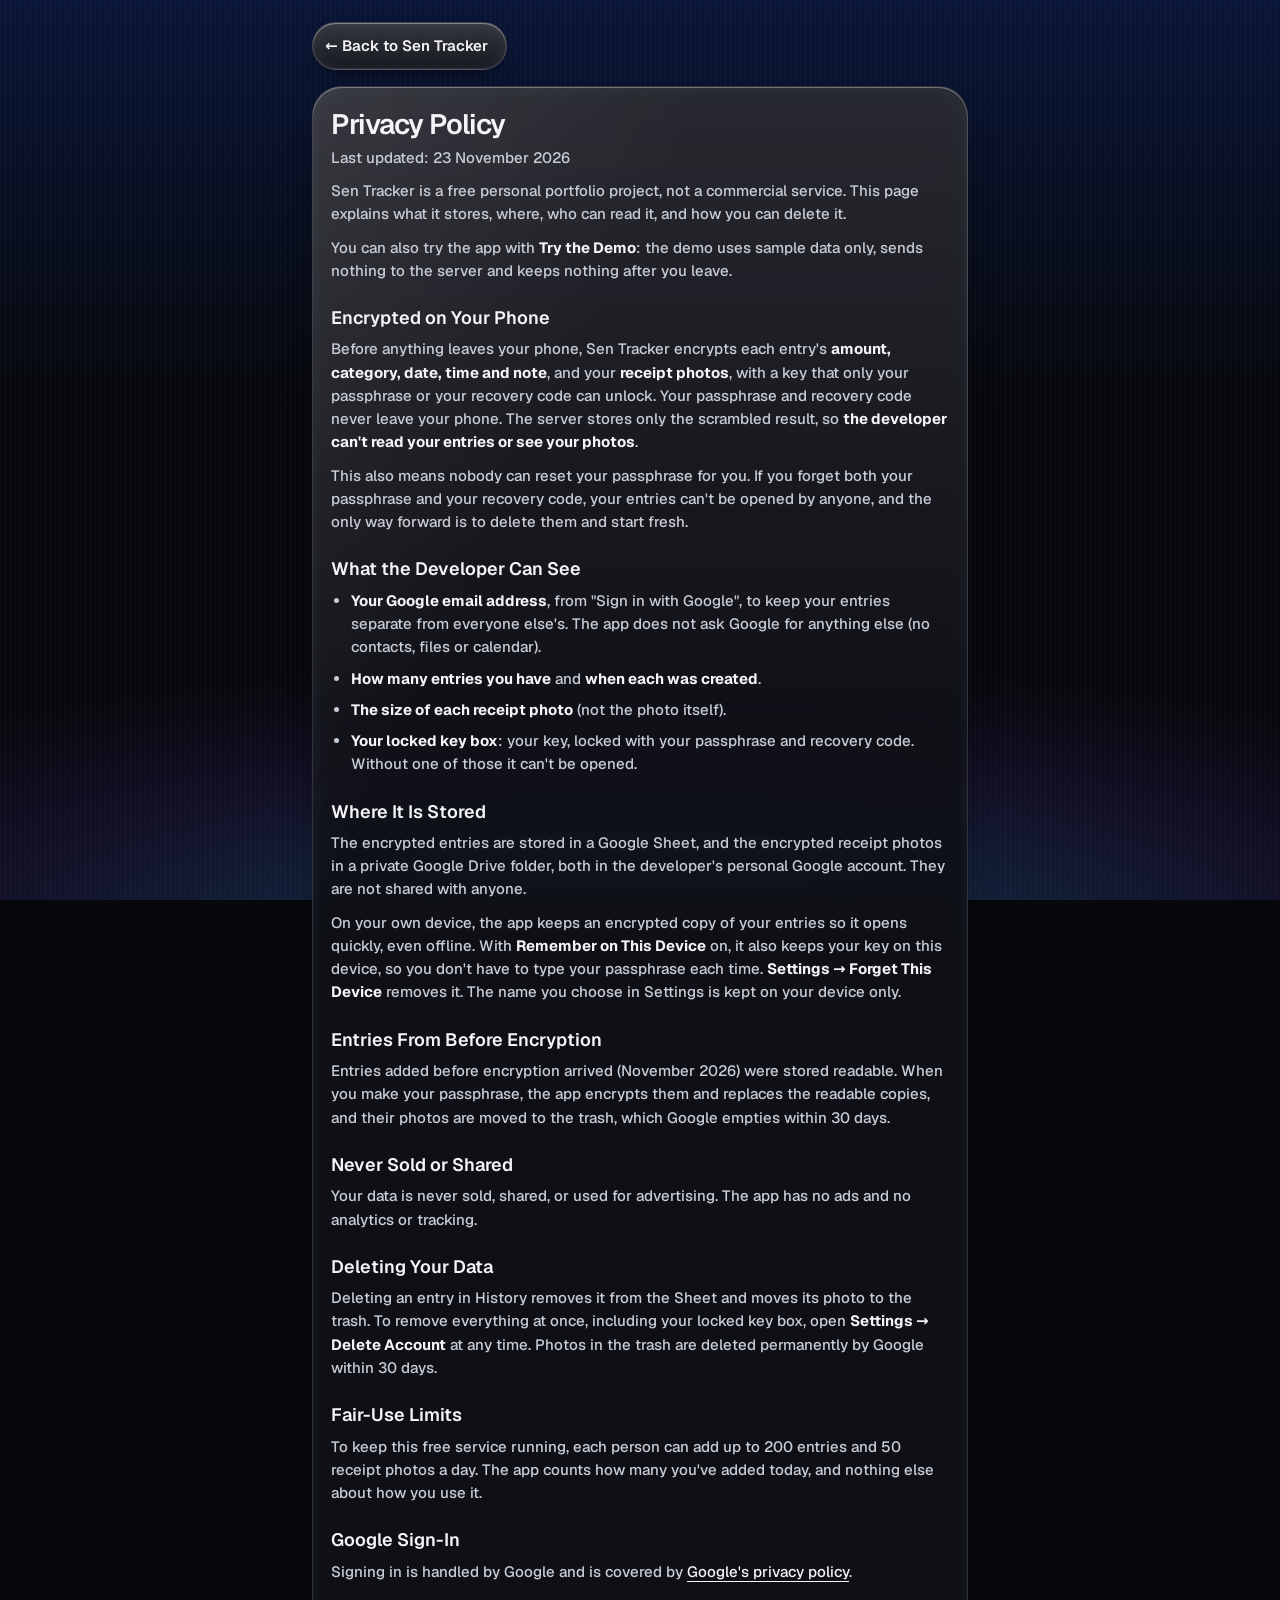
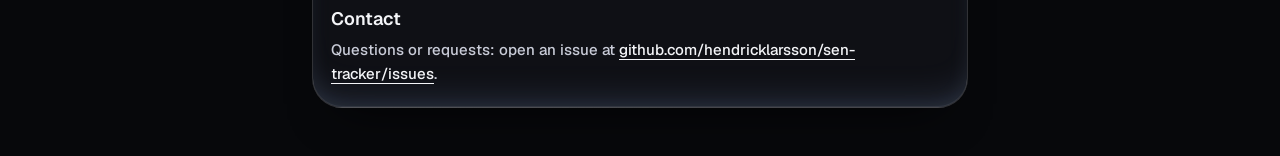
==== commit c4f9a5ac: "Point links to the renamed sen-tracker repository" ====
--- a/privacy.html
+++ b/privacy.html
@@ -105,7 +105,7 @@
     <h2>Contact</h2>
     <p>
       Questions or requests: open an issue at
-      <a href="https://github.com/hendricklarsson/budget-app/issues" rel="noopener">github.com/hendricklarsson/budget-app/issues</a>.
+      <a href="https://github.com/hendricklarsson/sen-tracker/issues" rel="noopener">github.com/hendricklarsson/sen-tracker/issues</a>.
     </p>
     </div>
   </main>
